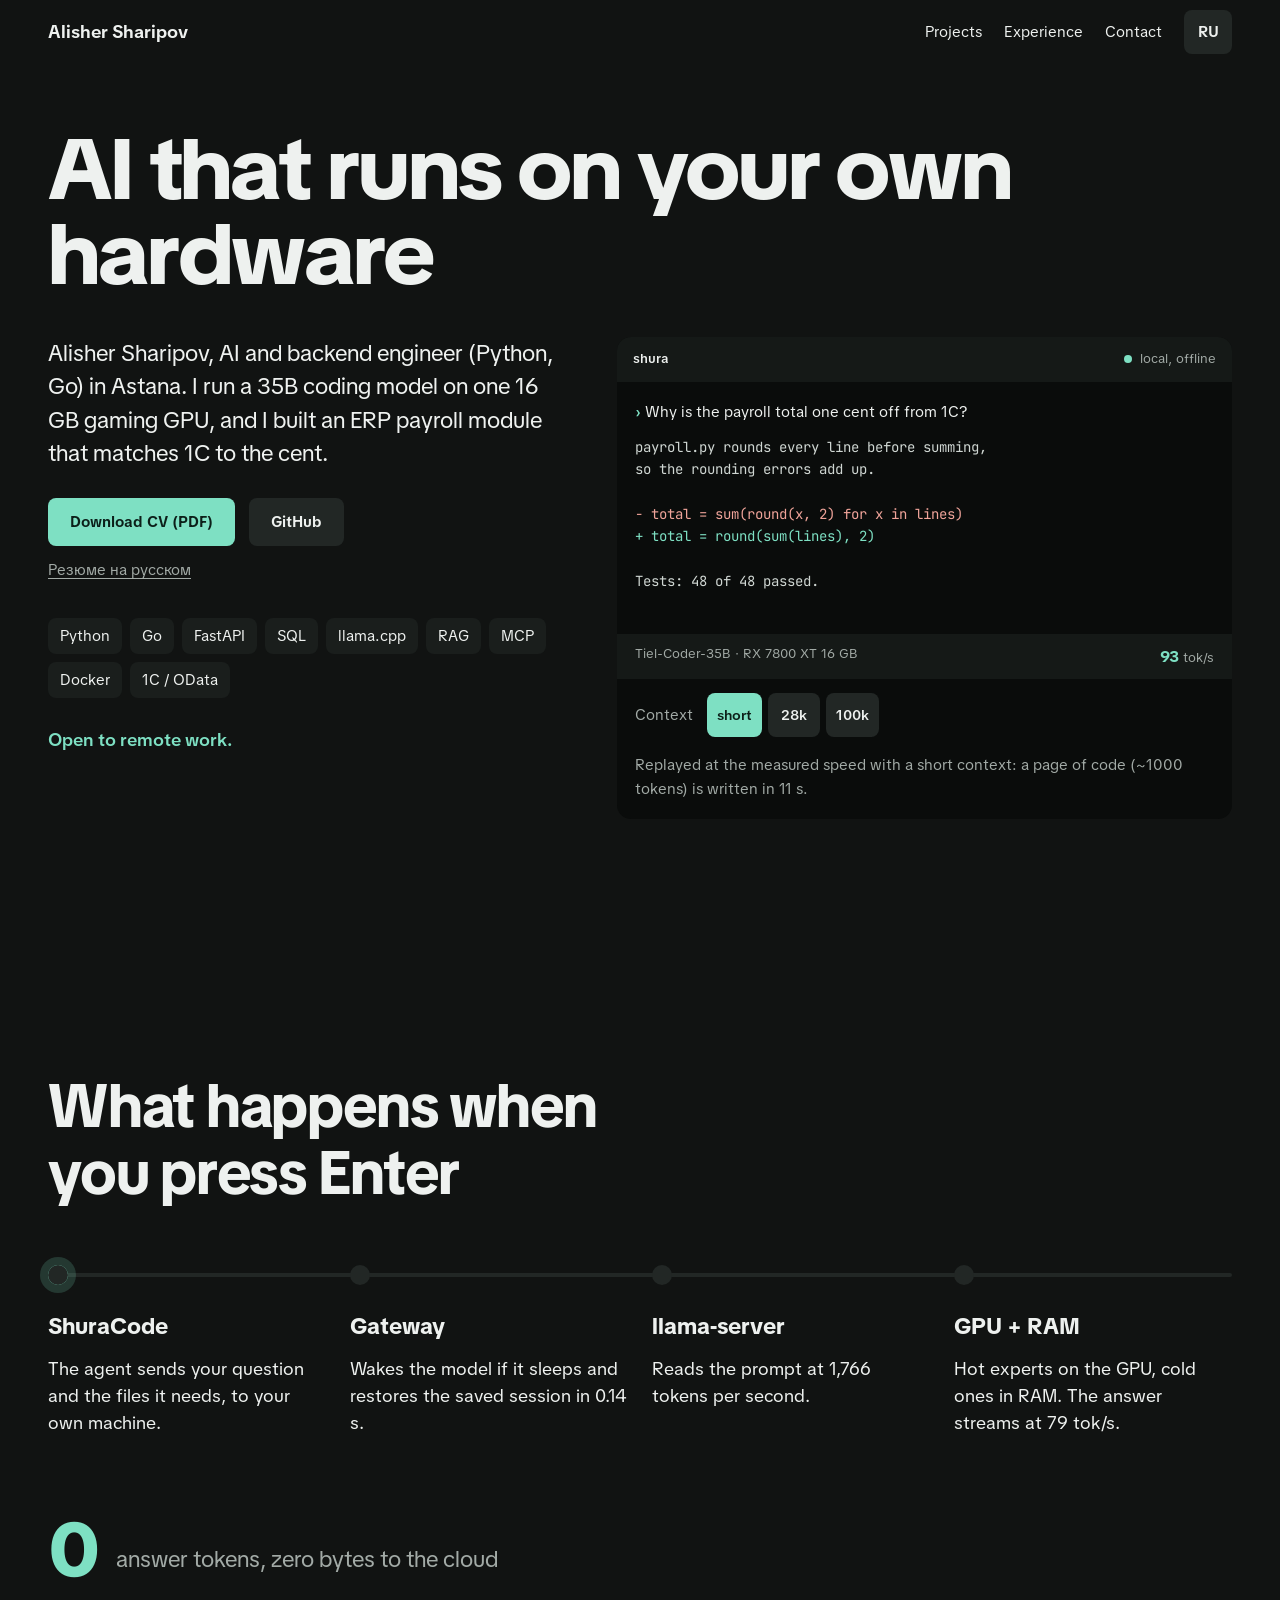
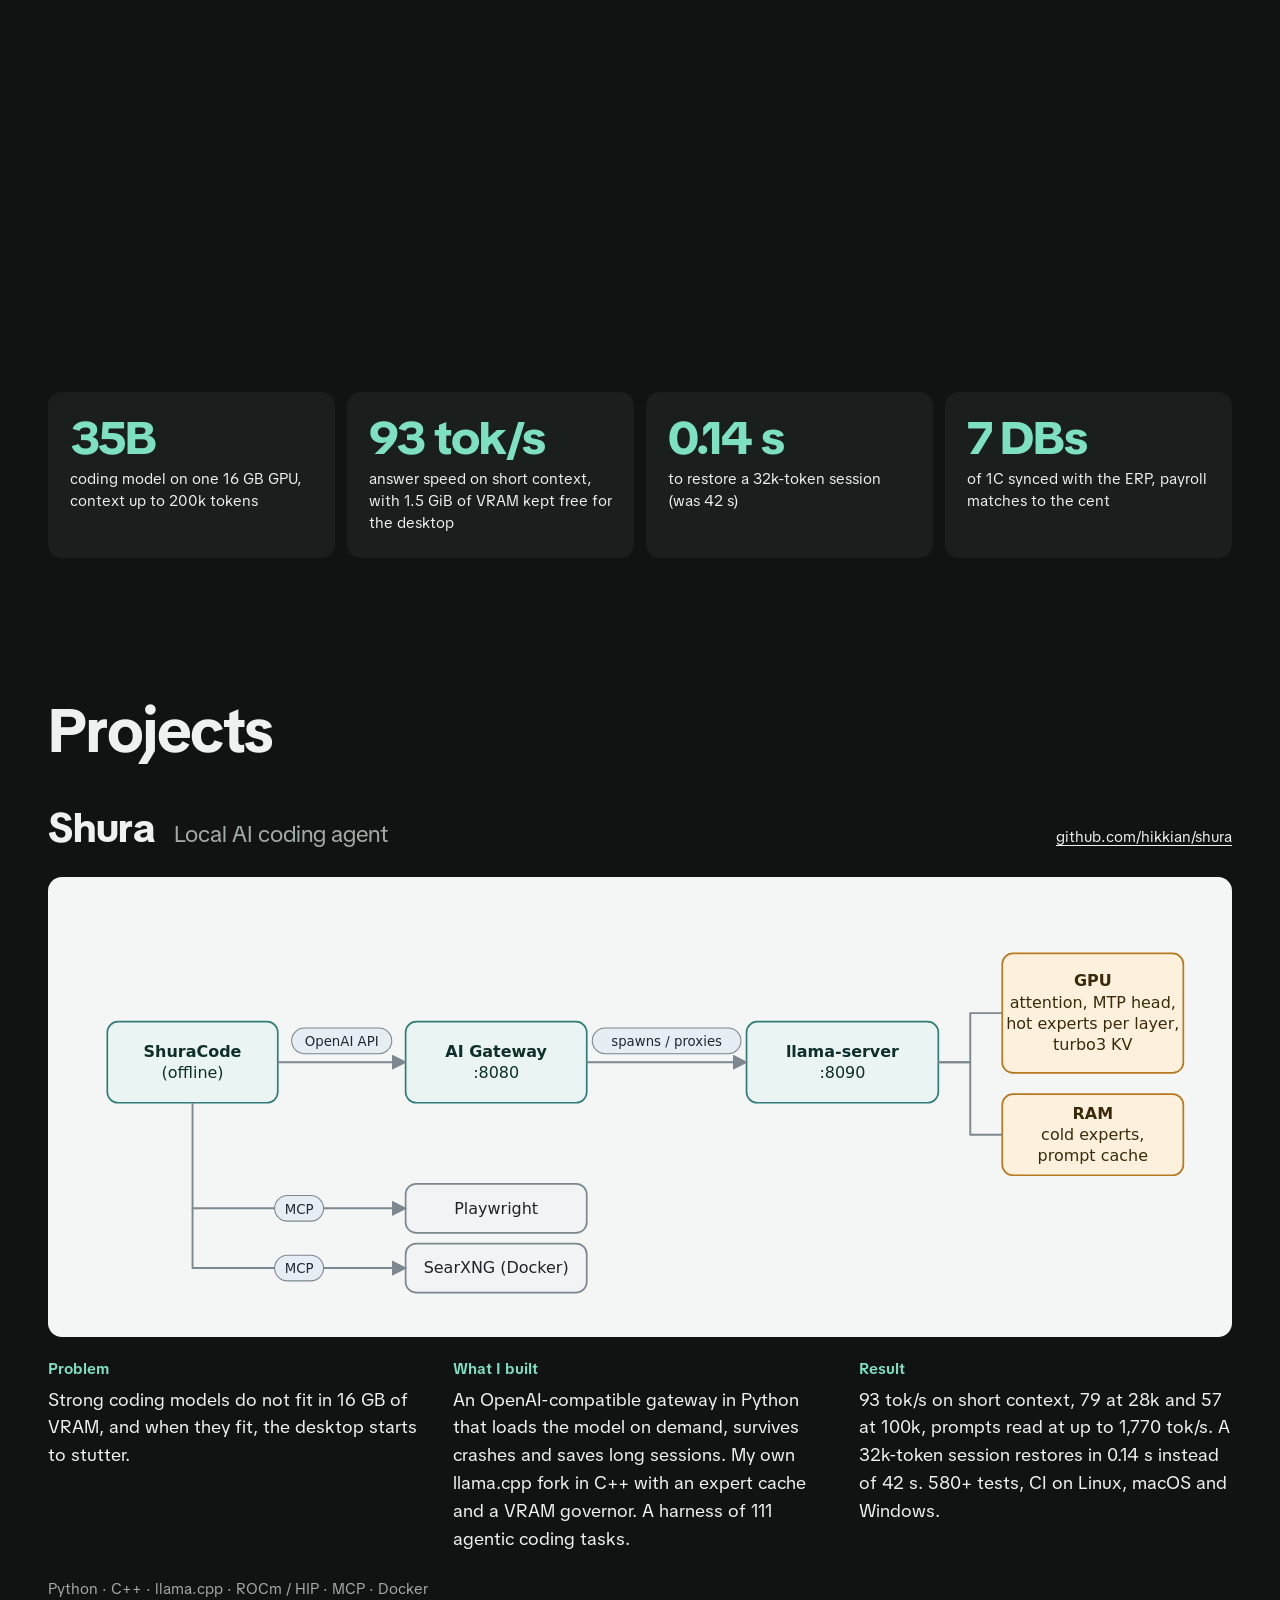
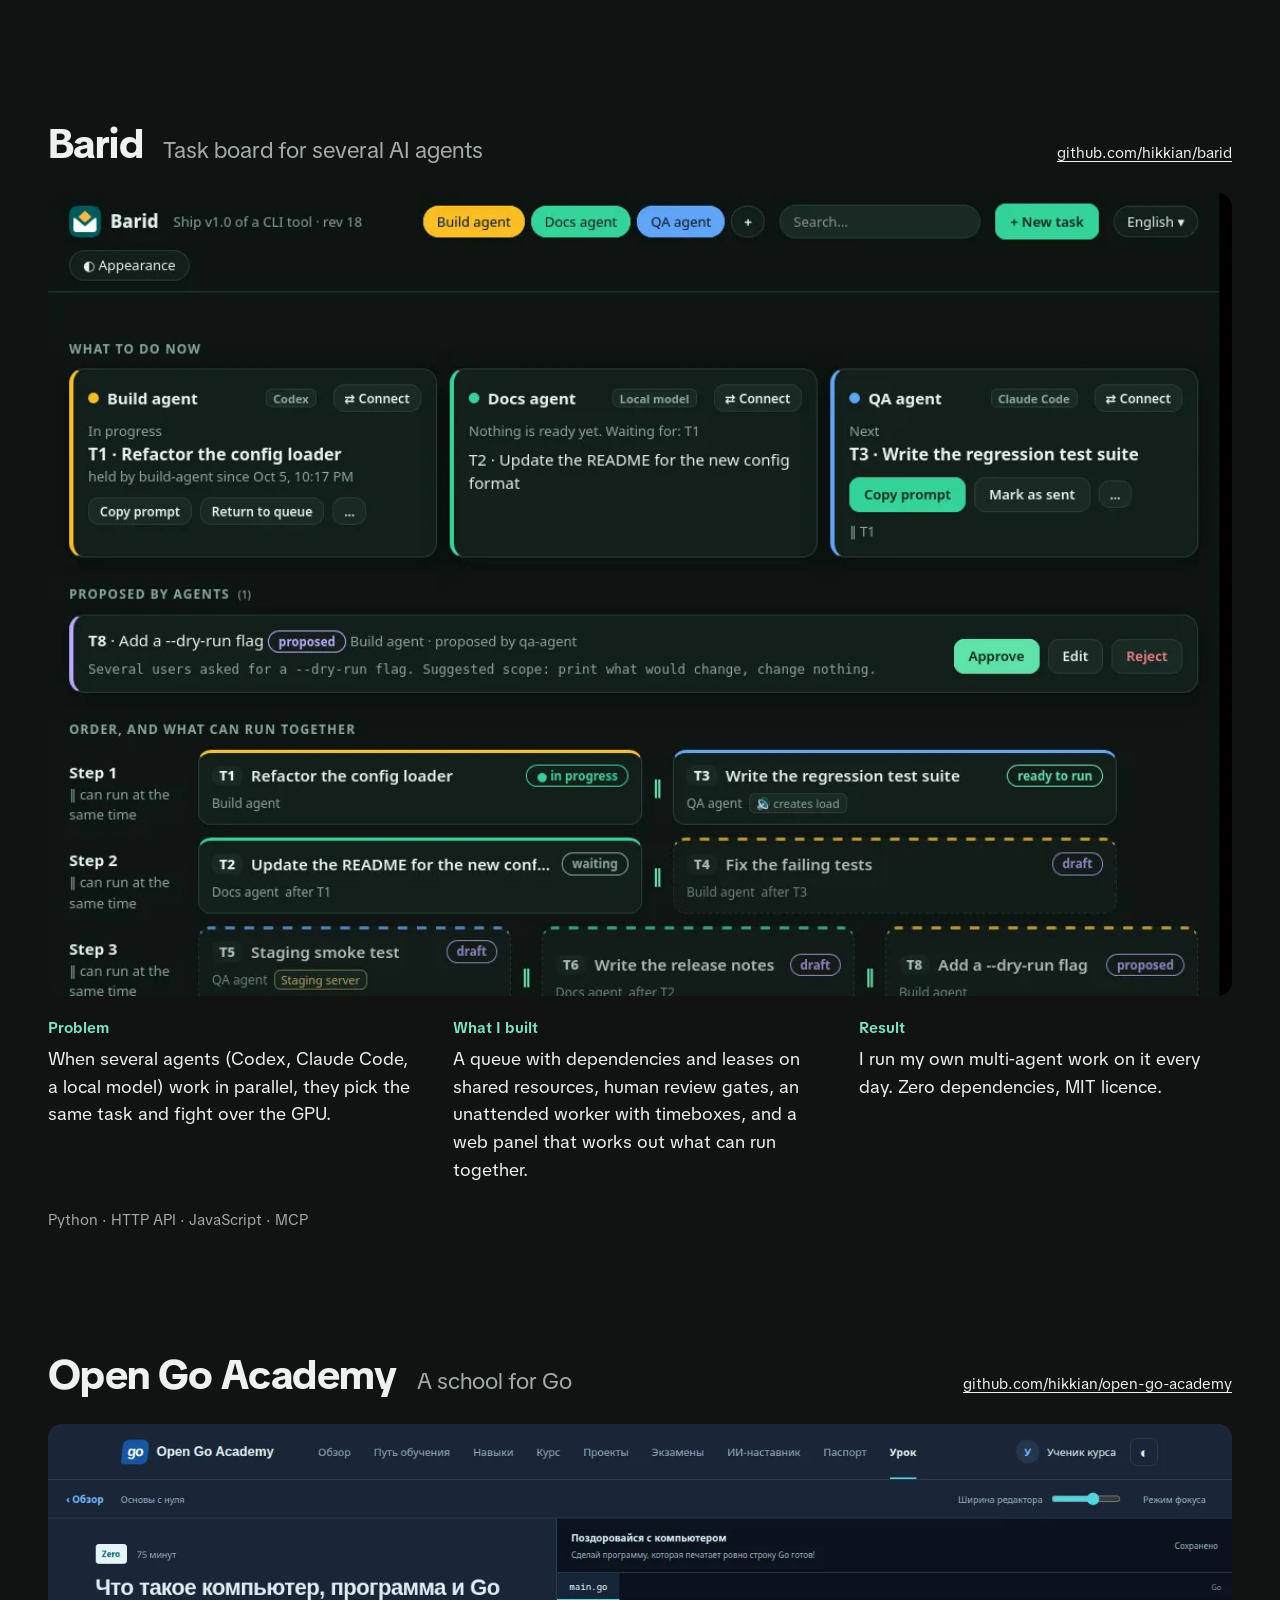
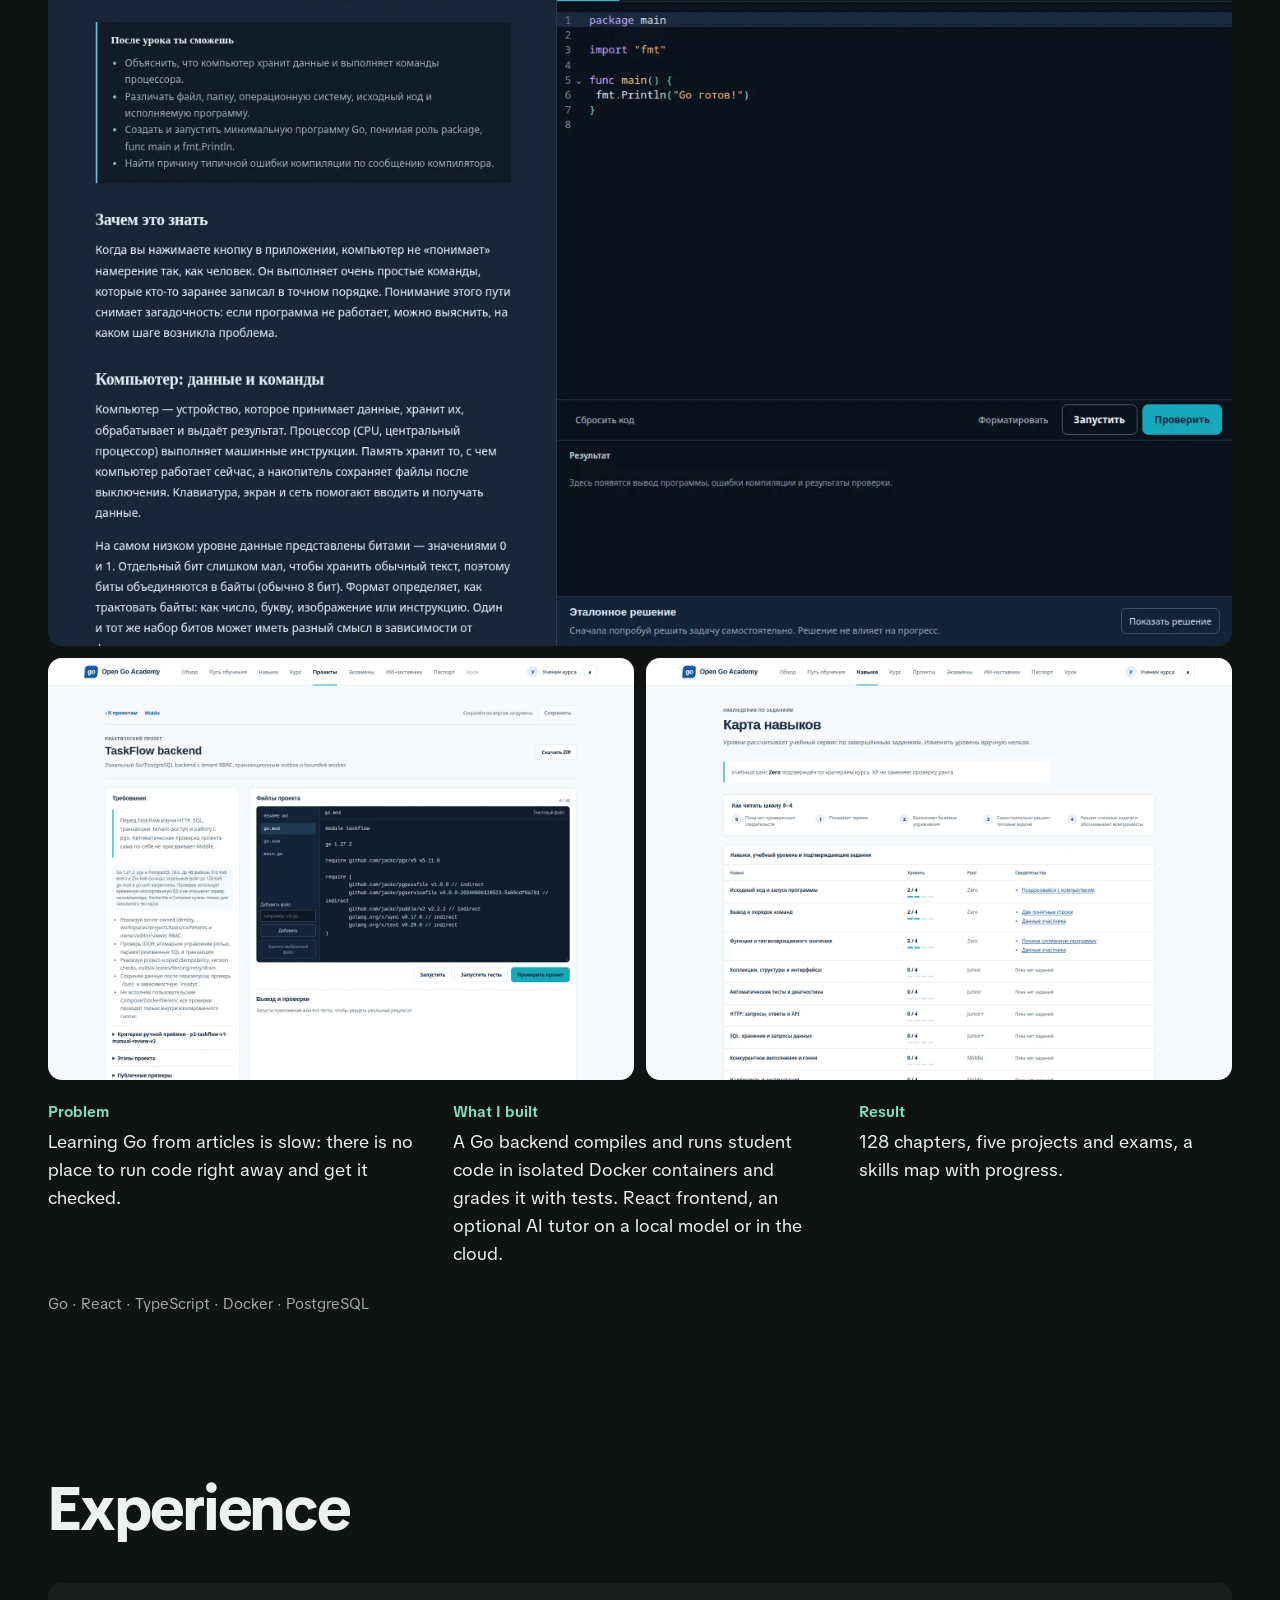
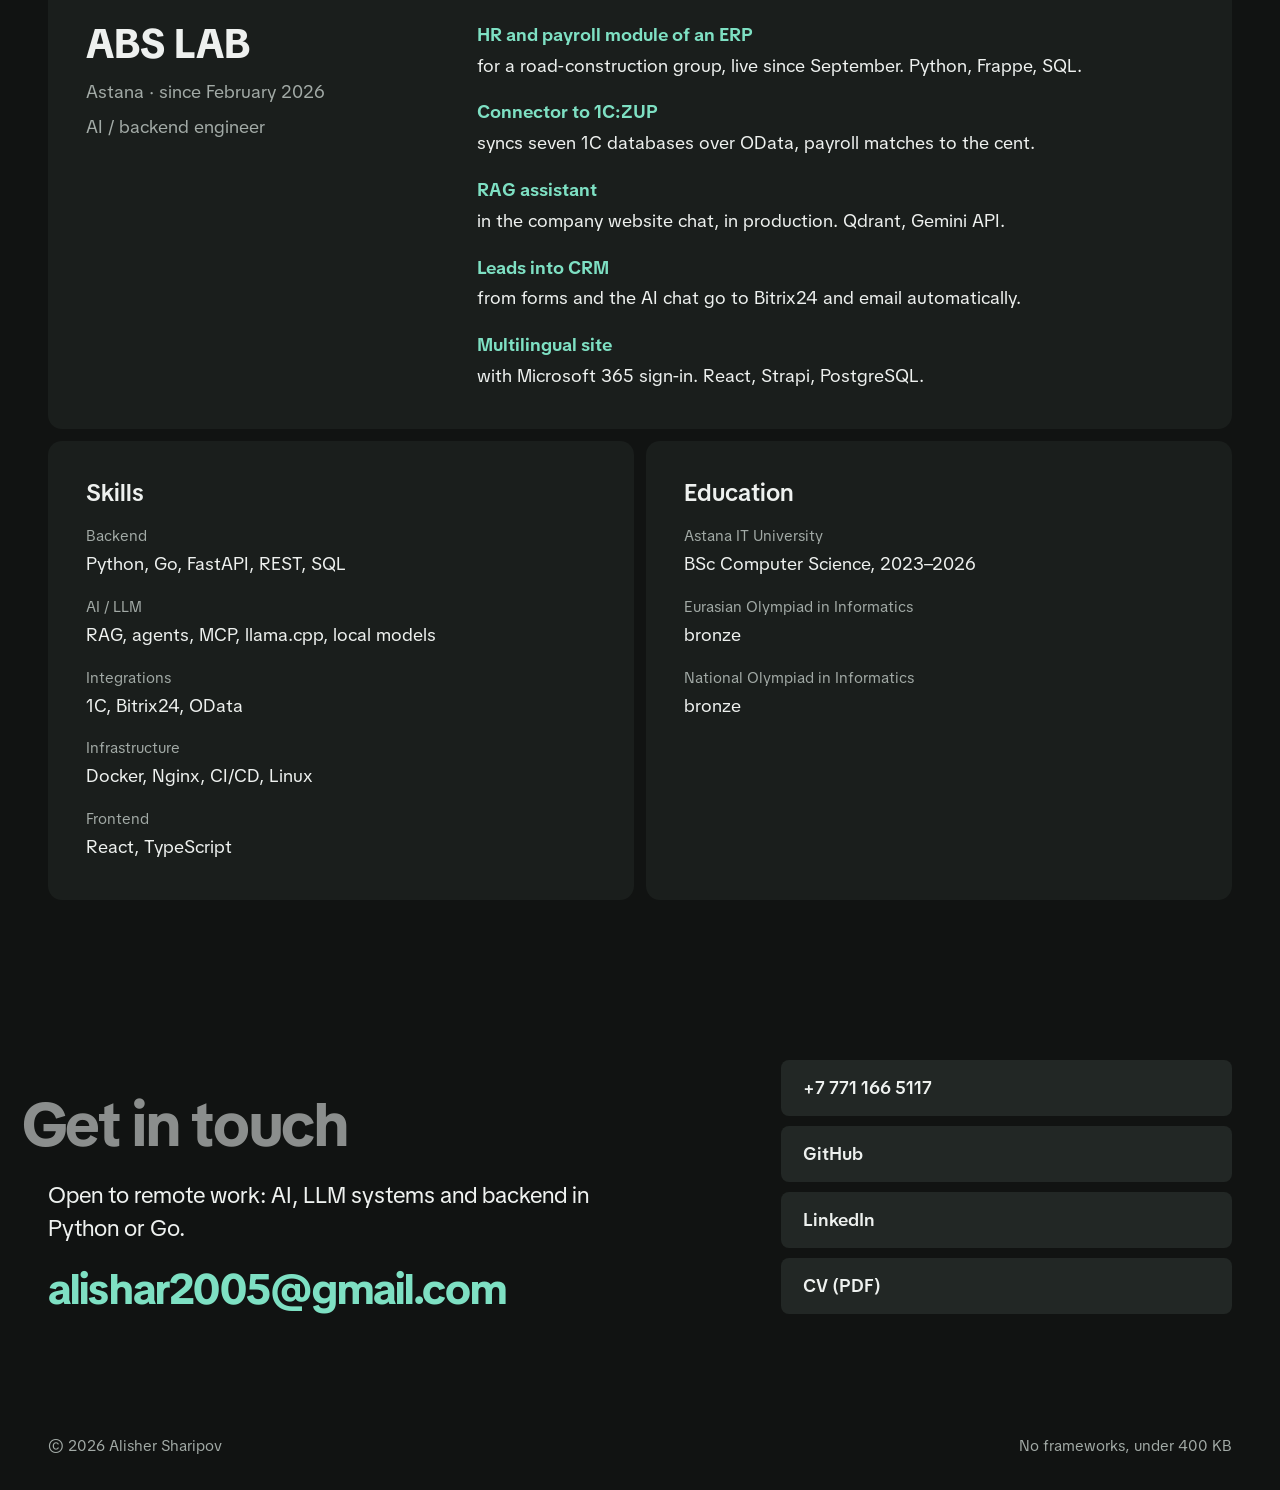
==== index.html @ 5b59de9f "Scroll scenes: request flow, hero depth, opening screenshots" ====
<!doctype html>
<html lang="en">
<head>
<meta charset="utf-8">
<meta name="viewport" content="width=device-width, initial-scale=1, viewport-fit=cover">
<title>Alisher Sharipov · AI and backend engineer</title>
<meta name="description" content="Alisher Sharipov, AI and backend engineer (Python, Go) in Astana. Local LLM systems on consumer hardware and ERP backends that match the accounting to the cent.">
<meta property="og:title" content="Alisher Sharipov · AI and backend engineer">
<meta property="og:description" content="I build AI that runs on your own hardware: a 35B coding model on one 16 GB gaming GPU, agent tooling, and ERP backends.">
<meta property="og:image" content="https://hikkian.github.io/img/barid-panel.webp">
<meta name="theme-color" content="#111312">
<meta property="og:url" content="https://hikkian.github.io/">
<meta name="twitter:card" content="summary_large_image">
<link rel="canonical" href="https://hikkian.github.io/">
<link rel="icon" href="favicon.ico" sizes="32x32">
<link rel="alternate icon" href="data:image/svg+xml,%3Csvg xmlns='http://www.w3.org/2000/svg' viewBox='0 0 32 32'%3E%3Crect width='32' height='32' rx='6' fill='%23111312'/%3E%3Ctext x='16' y='22' font-family='Arial' font-weight='700' font-size='15' fill='%237ee0c3' text-anchor='middle'%3EAS%3C/text%3E%3C/svg%3E">
<link rel="preconnect" href="https://fonts.googleapis.com">
<link rel="preconnect" href="https://fonts.gstatic.com" crossorigin>
<link href="https://fonts.googleapis.com/css2?family=TikTok+Sans:wdth,wght@75..150,300..900&family=JetBrains+Mono:wght@400;600&display=swap" rel="stylesheet">
<link rel="stylesheet" href="style.css">
<script>document.documentElement.classList.add('js')</script>
</head>
<body>

<div class="progress" aria-hidden="true"><i id="progress"></i></div>
<header class="top">
  <div class="wrap top-in">
    <a class="name" href="#hero">Alisher Sharipov</a>
    <nav aria-label="Sections">
      <a href="#projects" data-ru="Проекты">Projects</a>
      <a href="#work" data-ru="Опыт">Experience</a>
      <a href="#contact" data-ru="Контакты">Contact</a>
      <button class="lang" type="button" id="lang" title="Русский / English">RU</button>
    </nav>
  </div>
</header>

<main>

<section class="hero wrap" id="hero" aria-labelledby="hero-h" data-scroll="exit">
  <h1 id="hero-h" data-ru="ИИ, который работает на вашем железе">AI that runs on your own hardware</h1>
  <div class="hero-text">
    <p class="lead" data-ru="Алишер Шарипов, AI и backend-разработчик (Python, Go) в Астане. Запустил 35B-модель для программирования на одной игровой видеокарте 16 ГБ и сделал ERP-модуль зарплаты, который сходится с 1С до копейки.">Alisher Sharipov, AI and backend engineer (Python, Go) in Astana. I run a 35B coding model on one 16 GB gaming GPU, and I built an ERP payroll module that matches 1C to the cent.</p>
    <div class="actions">
      <a class="button" id="cv-main" download href="cv/Alisher_Sharipov_AI_Backend_EN.pdf" data-ru-href="cv/Alisher_Sharipov_AI_Backend_RU.pdf" data-ru="Скачать резюме (PDF)">Download CV (PDF)</a>
      <a class="button ghost" href="https://github.com/hikkian">GitHub</a>
      <a class="quiet" id="cv-alt" download href="cv/Alisher_Sharipov_AI_Backend_RU.pdf" data-ru-href="cv/Alisher_Sharipov_AI_Backend_EN.pdf" data-ru="CV in English">Резюме на русском</a>
    </div>
    <ul class="skills-inline">
      <li>Python</li><li>Go</li><li>FastAPI</li><li>SQL</li><li>llama.cpp</li><li>RAG</li><li>MCP</li><li>Docker</li><li>1C / OData</li>
    </ul>
    <p class="remote" data-ru="Открыт к удалённой работе.">Open to remote work.</p>
  </div>

  <figure class="term" data-ui aria-label="Shura answering locally at measured speed">
    <div class="term-bar">
      <span class="term-title">shura</span>
      <span class="term-state"><i class="live"></i><span data-ru="локально, без интернета">local, offline</span></span>
    </div>
    <div class="term-body">
      <p class="t-user"><span class="t-mark">›</span> <span data-ru="Почему итог зарплаты расходится с 1С на копейку?">Why is the payroll total one cent off from 1C?</span></p>
      <pre class="t-out done" id="stream" aria-live="off">payroll.py rounds every line before summing,
so the rounding errors add up.

- total = sum(round(x, 2) for x in lines)
+ total = round(sum(lines), 2)

Tests: 48 of 48 passed.</pre>
    </div>
    <div class="term-status">
      <span>Tiel-Coder-35B · RX 7800 XT 16 GB</span>
      <span><b id="tps">93</b> tok/s</span>
    </div>
    <div class="term-ctx">
      <span class="ctx-label" data-ru="Контекст">Context</span>
      <div class="chips" id="chips" role="radiogroup" aria-label="Context filled">
        <button type="button" role="radio" data-i="0" data-ru="короткий">short</button>
        <button type="button" role="radio" data-i="1">28k</button>
        <button type="button" role="radio" data-i="2">100k</button>
      </div>
    </div>
    <figcaption id="term-note"></figcaption>
  </figure>
</section>

<section class="flow" id="flow" aria-labelledby="flow-h" data-scroll="through">
  <div class="flow-stage">
    <div class="wrap flow-in">
      <h2 id="flow-h" class="flow-h" data-ru="Что происходит, когда вы жмёте Enter">What happens when you press Enter</h2>
      <div class="flow-track">
        <div class="flow-line"><i class="flow-fill"></i><i class="flow-dot"></i></div>
        <ol class="flow-nodes">
          <li data-at="0.02"><b>ShuraCode</b><span data-ru="Агент отправляет вопрос и нужные файлы на ваш же компьютер.">The agent sends your question and the files it needs, to your own machine.</span></li>
          <li data-at="0.27"><b data-ru="Шлюз">Gateway</b><span data-ru="Будит модель, если она спит, и поднимает сохранённую сессию за 0,14 с.">Wakes the model if it sleeps and restores the saved session in 0.14 s.</span></li>
          <li data-at="0.52"><b>llama-server</b><span data-ru="Читает промпт со скоростью 1766 токенов в секунду.">Reads the prompt at 1,766 tokens per second.</span></li>
          <li data-at="0.77"><b data-ru="GPU + RAM">GPU + RAM</b><span data-ru="Горячие эксперты на видеокарте, холодные в памяти. Ответ идёт со скоростью 79 ток/с.">Hot experts on the GPU, cold ones in RAM. The answer streams at 79 tok/s.</span></li>
        </ol>
      </div>
      <p class="flow-count"><b id="flow-tokens">0</b> <span data-ru="токенов ответа, ни одного байта в облако">answer tokens, zero bytes to the cloud</span></p>
    </div>
  </div>
</section>

<section class="numbers wrap" aria-labelledby="numbers-h">
  <h2 id="numbers-h" class="visually-hidden" data-ru="В цифрах">In numbers</h2>
  <ul>
    <li><b>35B</b><span data-ru="модель для кода на одной видеокарте 16 ГБ, контекст до 200 тыс. токенов">coding model on one 16 GB GPU, context up to 200k tokens</span></li>
    <li><b data-ru="93 ток/с">93 tok/s</b><span data-ru="скорость ответа на коротком контексте, 1,5 ГиБ видеопамяти остаются рабочему столу">answer speed on short context, with 1.5 GiB of VRAM kept free for the desktop</span></li>
    <li><b data-ru="0,14 с">0.14 s</b><span data-ru="восстановить сессию на 32 тыс. токенов (было 42 с)">to restore a 32k-token session (was 42 s)</span></li>
    <li><b data-ru="7 баз">7 DBs</b><span data-ru="1С синхронизируются с ERP, расчёт сходится до копейки">of 1C synced with the ERP, payroll matches to the cent</span></li>
  </ul>
</section>

<section class="projects wrap" id="projects" aria-labelledby="projects-h">
  <h2 id="projects-h" data-scroll="enter" class="section-h" data-ru="Проекты">Projects</h2>

  <article class="case">
    <div class="case-head">
      <h3>Shura</h3>
      <p class="case-tag" data-ru="Локальный ИИ-агент для программирования">Local AI coding agent</p>
      <a class="case-link" href="https://github.com/hikkian/shura">github.com/hikkian/shura</a>
    </div>
    <div data-scroll="enter" class="shot light"><a class="shot-open" href="img/shura-how.svg" target="_blank" rel="noopener"><img src="img/shura-how.svg" width="1040" height="360" loading="lazy" alt="How Shura works: the coding agent talks to the gateway, the gateway runs llama-server, the model is split between GPU and RAM"></a></div>
    <div class="case-cols">
      <div><h4 data-ru="Задача">Problem</h4><p data-ru="Сильные модели для кода не помещаются в 16 ГБ видеопамяти, а если помещаются, то рабочий стол начинает тормозить.">Strong coding models do not fit in 16 GB of VRAM, and when they fit, the desktop starts to stutter.</p></div>
      <div><h4 data-ru="Что сделал">What I built</h4><p data-ru="OpenAI-совместимый шлюз на Python: грузит модель по запросу, переживает сбои, сохраняет длинные сессии. Свой форк llama.cpp на C++ с кешем экспертов и контролем видеопамяти. Набор из 111 агентных задач для оценки.">An OpenAI-compatible gateway in Python that loads the model on demand, survives crashes and saves long sessions. My own llama.cpp fork in C++ with an expert cache and a VRAM governor. A harness of 111 agentic coding tasks.</p></div>
      <div><h4 data-ru="Результат">Result</h4><p data-ru="93 ток/с на коротком контексте, 79 на 28k и 57 на 100k, промпт читается со скоростью до 1770 ток/с. Сессия на 32k токенов восстанавливается за 0,14 с вместо 42 с. 580+ тестов, CI на Linux, macOS и Windows.">93 tok/s on short context, 79 at 28k and 57 at 100k, prompts read at up to 1,770 tok/s. A 32k-token session restores in 0.14 s instead of 42 s. 580+ tests, CI on Linux, macOS and Windows.</p></div>
    </div>
    <p class="stack">Python · C++ · llama.cpp · ROCm / HIP · MCP · Docker</p>
  </article>

  <article class="case">
    <div class="case-head">
      <h3>Barid</h3>
      <p class="case-tag" data-ru="Доска задач для нескольких ИИ-агентов">Task board for several AI agents</p>
      <a class="case-link" href="https://github.com/hikkian/barid">github.com/hikkian/barid</a>
    </div>
    <div data-scroll="enter" class="shot"><a class="shot-open" href="img/barid-panel.webp" target="_blank" rel="noopener"><img src="img/barid-panel.webp" width="1120" height="760" loading="lazy" alt="Barid panel: three agents with their current tasks, a proposed task waiting for approval and the order in which tasks can run"></a></div>
    <div class="case-cols">
      <div><h4 data-ru="Задача">Problem</h4><p data-ru="Когда несколько агентов (Codex, Claude Code, локальная модель) работают параллельно, они берут одну и ту же задачу и одновременно занимают видеокарту.">When several agents (Codex, Claude Code, a local model) work in parallel, they pick the same task and fight over the GPU.</p></div>
      <div><h4 data-ru="Что сделал">What I built</h4><p data-ru="Очередь с зависимостями и арендой общих ресурсов, проверка результата человеком, автономный исполнитель с лимитами времени и веб-панель, которая сама считает, что можно запускать вместе.">A queue with dependencies and leases on shared resources, human review gates, an unattended worker with timeboxes, and a web panel that works out what can run together.</p></div>
      <div><h4 data-ru="Результат">Result</h4><p data-ru="Каждый день веду на ней свою работу с несколькими агентами. Без внешних зависимостей, лицензия MIT.">I run my own multi-agent work on it every day. Zero dependencies, MIT licence.</p></div>
    </div>
    <p class="stack">Python · HTTP API · JavaScript · MCP</p>
  </article>

  <article class="case">
    <div class="case-head">
      <h3>Open Go Academy</h3>
      <p class="case-tag" data-ru="Платформа для изучения Go">A school for Go</p>
      <a class="case-link" href="https://github.com/hikkian/open-go-academy">github.com/hikkian/open-go-academy</a>
    </div>
    <div class="shot-grid">
      <div data-scroll="enter" class="shot big"><a class="shot-open" href="img/oga-editor.webp" target="_blank" rel="noopener"><img src="img/oga-editor.webp" width="1440" height="1000" loading="lazy" alt="Open Go Academy lesson: theory on the left, a Go editor with Run and Check buttons on the right"></a></div>
      <div data-scroll="enter" class="shot"><a class="shot-open" href="img/oga-workspace.webp" target="_blank" rel="noopener"><img src="img/oga-workspace.webp" width="1440" height="1036" loading="lazy" alt="Project workspace with tasks and an editor"></a></div>
      <div data-scroll="enter" class="shot"><a class="shot-open" href="img/oga-skills.webp" target="_blank" rel="noopener"><img src="img/oga-skills.webp" width="1440" height="1036" loading="lazy" alt="Skills map with progress by topic"></a></div>
    </div>
    <div class="case-cols">
      <div><h4 data-ru="Задача">Problem</h4><p data-ru="Учить Go по статьям долго: нет места, где можно сразу запустить код и получить проверку.">Learning Go from articles is slow: there is no place to run code right away and get it checked.</p></div>
      <div><h4 data-ru="Что сделал">What I built</h4><p data-ru="Backend на Go компилирует и запускает код учеников в изолированных Docker-контейнерах и проверяет его тестами. Фронтенд на React, ИИ-наставник на локальной модели или в облаке.">A Go backend compiles and runs student code in isolated Docker containers and grades it with tests. React frontend, an optional AI tutor on a local model or in the cloud.</p></div>
      <div><h4 data-ru="Результат">Result</h4><p data-ru="128 глав, пять проектов и экзамены, карта навыков с прогрессом.">128 chapters, five projects and exams, a skills map with progress.</p></div>
    </div>
    <p class="stack">Go · React · TypeScript · Docker · PostgreSQL</p>
  </article>
</section>

<section class="work wrap" id="work" aria-labelledby="work-h">
  <h2 id="work-h" data-scroll="enter" class="section-h" data-ru="Опыт">Experience</h2>
  <div class="job">
    <div class="job-side">
      <h3>ABS LAB</h3>
      <p data-ru="Астана · с февраля 2026">Astana · since February 2026</p>
      <p data-ru="AI / backend-разработчик">AI / backend engineer</p>
    </div>
    <ul class="job-list">
      <li><b data-ru="Модуль кадров и зарплаты ERP">HR and payroll module of an ERP</b><span data-ru="для группы дорожно-строительных компаний, в работе с сентября. Python, Frappe, SQL.">for a road-construction group, live since September. Python, Frappe, SQL.</span></li>
      <li><b data-ru="Коннектор к 1С:ЗУП">Connector to 1C:ZUP</b><span data-ru="синхронизация семи баз 1С через OData, расчёт сходится до копейки.">syncs seven 1C databases over OData, payroll matches to the cent.</span></li>
      <li><b data-ru="RAG-ассистент">RAG assistant</b><span data-ru="в чате сайта компании, в продакшене. Qdrant, Gemini API.">in the company website chat, in production. Qdrant, Gemini API.</span></li>
      <li><b data-ru="Заявки в CRM">Leads into CRM</b><span data-ru="из форм и ИИ-чата автоматически уходят в Bitrix24 и на почту.">from forms and the AI chat go to Bitrix24 and email automatically.</span></li>
      <li><b data-ru="Многоязычный сайт">Multilingual site</b><span data-ru="со входом через Microsoft 365. React, Strapi, PostgreSQL.">with Microsoft 365 sign-in. React, Strapi, PostgreSQL.</span></li>
    </ul>
  </div>

  <div class="facts">
    <div>
      <h3 data-ru="Навыки">Skills</h3>
      <dl>
        <div><dt>Backend</dt><dd>Python, Go, FastAPI, REST, SQL</dd></div>
        <div><dt>AI / LLM</dt><dd data-ru="RAG, агенты, MCP, llama.cpp, локальные модели">RAG, agents, MCP, llama.cpp, local models</dd></div>
        <div><dt data-ru="Интеграции">Integrations</dt><dd>1C, Bitrix24, OData</dd></div>
        <div><dt data-ru="Инфраструктура">Infrastructure</dt><dd>Docker, Nginx, CI/CD, Linux</dd></div>
        <div><dt data-ru="Фронтенд">Frontend</dt><dd>React, TypeScript</dd></div>
      </dl>
    </div>
    <div>
      <h3 data-ru="Образование">Education</h3>
      <dl>
        <div><dt>Astana IT University</dt><dd data-ru="бакалавр Computer Science, 2023–2026">BSc Computer Science, 2023–2026</dd></div>
        <div><dt data-ru="Евразийская олимпиада по информатике">Eurasian Olympiad in Informatics</dt><dd data-ru="бронза">bronze</dd></div>
        <div><dt data-ru="Республиканская олимпиада по информатике">National Olympiad in Informatics</dt><dd data-ru="бронза">bronze</dd></div>
      </dl>
    </div>
  </div>
</section>

<section class="contact wrap" id="contact" aria-labelledby="contact-h">
  <div class="contact-main">
    <h2 id="contact-h" data-scroll="enter" class="section-h" data-ru="Напишите мне">Get in touch</h2>
    <p class="lead" data-ru="Открыт к удалённой работе: AI, LLM-системы и backend на Python или Go.">Open to remote work: AI, LLM systems and backend in Python or Go.</p>
    <a class="mail" href="mailto:alishar2005@gmail.com">alishar2005@gmail.com</a>
  </div>
  <ul class="contact-list">
    <li><a href="tel:+77711665117">+7 771 166 5117</a></li>
    <li><a href="https://github.com/hikkian">GitHub</a></li>
    <li><a href="https://www.linkedin.com/in/hikkian/">LinkedIn</a></li>
    <li><a href="cv/Alisher_Sharipov_AI_Backend_EN.pdf" data-ru-href="cv/Alisher_Sharipov_AI_Backend_RU.pdf" data-ru="Резюме (PDF)">CV (PDF)</a></li>
  </ul>
</section>

</main>

<footer class="foot wrap">
  <span>© 2026 Alisher Sharipov</span>
  <span data-ru="Без фреймворков, меньше 400 КБ">No frameworks, under 400 KB</span>
</footer>

<script src="main.js" defer></script>
</body>
</html>
---- style.css ----
:root {
  --bg: #111312;
  --surface: #1a1e1c;
  --surface-2: #222725;
  --ink: #eef1ef;
  --muted: #a2aaa6;
  --accent: #7ee0c3;
  --accent-ink: #0c1f19;
  --term: #0a0c0b;

  --step-small: 0.9375rem;
  --step-body: clamp(1.0625rem, 1rem + 0.2vw, 1.125rem);
  --step-lead: clamp(1.1875rem, 1.05rem + 0.5vw, 1.4375rem);
  --step-h3: clamp(1.75rem, 1.3rem + 1.6vw, 2.75rem);
  --step-head: clamp(2.25rem, 1.4rem + 3vw, 4rem);
  --step-display: clamp(2.375rem, 1rem + 5.4vw, 6rem);

  --gutter: clamp(20px, 4vw, 48px);
  --ease: cubic-bezier(.2, .7, .2, 1);
  --font: "TikTok Sans", system-ui, -apple-system, "Segoe UI", Roboto, sans-serif;
  --mono: "JetBrains Mono", ui-monospace, "SFMono-Regular", Menlo, Consolas, monospace;
}

*, *::before, *::after { box-sizing: border-box; }
html { -webkit-text-size-adjust: 100%; scroll-behavior: smooth; scroll-padding-top: 80px; }
body { margin: 0; background: var(--bg); color: var(--ink); font-family: var(--font); font-size: var(--step-body); line-height: 1.6; }
img { display: block; width: 100%; height: auto; }
a { color: inherit; text-underline-offset: 0.22em; text-decoration-thickness: 1px; }
a:hover { color: var(--accent); }
:focus-visible { outline: 2px solid var(--accent); outline-offset: 3px; }
::selection { background: var(--accent); color: var(--accent-ink); }
h1, h2, h3, h4 { margin: 0; line-height: 1.1; font-weight: 600; }
p { margin: 0; }
ul { list-style: none; margin: 0; padding: 0; }
.visually-hidden { position: absolute; width: 1px; height: 1px; overflow: hidden; clip: rect(0 0 0 0); white-space: nowrap; }
.wrap { width: min(1200px, 100% - 2 * var(--gutter)); margin-inline: auto; }

.button {
  display: inline-flex; align-items: center; justify-content: center; min-height: 48px; padding: 0 22px;
  background: var(--accent); color: var(--accent-ink); font-weight: 650; font-size: var(--step-small);
  text-decoration: none; border-radius: 8px; transition: transform .18s var(--ease), background-color .18s var(--ease);
}
.button:hover { color: var(--accent-ink); background: #a2ecd6; transform: translateY(-2px); }
.button:active { transform: none; }
.button.ghost { background: var(--surface-2); color: var(--ink); }
.button.ghost:hover { background: #2c3330; color: var(--ink); }
.quiet { font-size: var(--step-small); color: var(--muted); }

/* ---------- Top bar ---------- */
.top { position: sticky; top: 0; z-index: 10; background: var(--bg); }
.top-in { display: flex; align-items: center; justify-content: space-between; min-height: 64px; gap: 16px; }
.name { font-weight: 650; text-decoration: none; }
nav { display: flex; align-items: center; gap: 22px; font-size: var(--step-small); }
nav a { text-decoration: none; padding: 10px 0; }
.lang { font: inherit; font-weight: 650; color: var(--ink); background: var(--surface-2); border: 0; border-radius: 8px; min-height: 44px; min-width: 48px; cursor: pointer; }
.lang:hover { background: #2c3330; }

/* ---------- Hero ---------- */
.hero { display: grid; grid-template-columns: minmax(0, 5fr) minmax(0, 6fr); grid-template-rows: auto 1fr; gap: 40px 56px; padding: clamp(40px, 7vh, 88px) 0 72px; }
.hero h1 { grid-column: 1 / -1; font-size: var(--step-display); font-weight: 750; font-stretch: 110%; letter-spacing: -0.025em; line-height: 1.0; max-width: 20ch; }
.hero-text { display: grid; align-content: start; gap: 28px; }
.lead { font-size: var(--step-lead); line-height: 1.45; max-width: 40ch; }
.actions { display: flex; flex-wrap: wrap; align-items: center; gap: 12px 14px; }
.actions .quiet { flex-basis: 100%; }
.skills-inline { display: flex; flex-wrap: wrap; gap: 8px; margin-top: 8px; }
.skills-inline li { background: var(--surface); border-radius: 8px; padding: 6px 12px; font-size: var(--step-small); }
.remote { color: var(--accent); font-weight: 600; }

/* The terminal: a real-speed replay of Shura answering */
.term { margin: 0; background: var(--term); border-radius: 14px; overflow: hidden; font-size: 0.9375rem; align-self: start; }
.term-bar { display: flex; justify-content: space-between; align-items: center; padding: 12px 16px; background: #151917; color: var(--muted); font-size: 0.8125rem; }
.term-title { color: var(--ink); font-weight: 600; }
.term-state { display: inline-flex; align-items: center; gap: 8px; }
.live { width: 8px; height: 8px; border-radius: 50%; background: var(--accent); }
.term-body { padding: 18px 18px 8px; min-height: 252px; }
.t-user { color: var(--ink); margin-bottom: 12px; }
.t-mark { color: var(--accent); font-weight: 600; }
.t-out { margin: 0; font: 0.875rem/1.6 var(--mono); white-space: pre-wrap; color: #cfd6d2; line-height: 1.6; }
.t-out .add { color: var(--accent); }
.t-out .del { color: #f0a49a; }
.t-out::after { content: ""; display: inline-block; width: .55em; height: 1.05em; vertical-align: -0.2em; background: var(--accent); margin-left: 1px; animation: blink 1s steps(1) infinite; }
.t-out.done::after { animation: none; opacity: 0; }
@keyframes blink { 50% { opacity: 0; } }
.term-status { display: flex; justify-content: space-between; gap: 12px; padding: 10px 18px; color: var(--muted); font-size: 0.8125rem; background: #151917; }
.term-status b { color: var(--accent); font-size: 1rem; }
.term-ctx { display: flex; flex-wrap: wrap; align-items: center; gap: 10px 14px; padding: 14px 18px 16px; }
.ctx-label { font-size: var(--step-small); color: var(--muted); }
.chips { display: flex; flex-wrap: wrap; gap: 6px; }
.chips button {
  font: 600 0.875rem var(--font); color: var(--ink); background: var(--surface-2); border: 0; border-radius: 8px;
  min-width: 52px; min-height: 44px; padding: 0 10px; cursor: pointer; transition: background-color .15s var(--ease), color .15s var(--ease);
}
.chips button:hover { background: #2c3330; }
.chips button[aria-checked="true"] { background: var(--accent); color: var(--accent-ink); }
.term figcaption { font-size: var(--step-small); color: var(--muted); padding: 0 18px 18px; }

/* ---------- Numbers ---------- */
.numbers ul { display: grid; grid-template-columns: repeat(4, minmax(0, 1fr)); gap: 12px; }
.numbers li { background: var(--surface); border-radius: 14px; padding: 24px 22px; display: grid; gap: 8px; align-content: start; }
.numbers b { white-space: nowrap; font-size: clamp(2rem, 1.4rem + 1.8vw, 3rem); font-weight: 750; font-stretch: 110%; letter-spacing: -0.02em; line-height: 1; color: var(--accent); }
.numbers span { font-size: var(--step-small); line-height: 1.45; }

/* ---------- Projects ---------- */
.section-h { font-size: var(--step-head); font-weight: 700; letter-spacing: -0.02em; margin-bottom: 40px; }
.projects { padding-top: 140px; }
.case { display: grid; gap: 24px; margin-bottom: 120px; }
.case-head { display: grid; grid-template-columns: auto 1fr auto; align-items: baseline; gap: 8px 20px; }
.case-head h3 { font-size: var(--step-h3); font-weight: 700; letter-spacing: -0.015em; }
.case-tag { color: var(--muted); font-size: var(--step-lead); }
.case-link { font-size: var(--step-small); }
.shot { background: var(--surface); border-radius: 14px; overflow: hidden; }
.shot img { transition: transform .6s var(--ease); }
.shot:hover img { transform: scale(1.015); }
.shot.light { background: #f3f6f4; padding: clamp(16px, 3vw, 40px); }
.shot-open { display: block; cursor: zoom-in; }
.shot-grid { display: grid; grid-template-columns: 1fr 1fr; gap: 12px; }
.shot-grid .big { grid-column: 1 / -1; }
.shot-grid .shot img { height: 100%; object-fit: cover; object-position: top left; }
.case-cols { display: grid; grid-template-columns: repeat(3, minmax(0, 1fr)); gap: 32px; }
.case-cols h4 { font-size: var(--step-small); color: var(--accent); font-weight: 650; margin-bottom: 8px; }
.case-cols p { line-height: 1.55; }
.stack { color: var(--muted); font-size: var(--step-small); }

/* ---------- Experience ---------- */
.work { padding-top: 40px; }
.job { display: grid; grid-template-columns: minmax(0, 1fr) minmax(0, 2fr); gap: 32px; background: var(--surface); border-radius: 14px; padding: clamp(24px, 3vw, 40px); }
.job-side { display: grid; gap: 6px; align-content: start; }
.job-side h3 { font-size: var(--step-h3); font-weight: 700; margin-bottom: 6px; }
.job-side p { color: var(--muted); }
.job-list { display: grid; gap: 18px; }
.job-list li { display: grid; gap: 2px; }
.job-list b { font-weight: 650; color: var(--accent); }
.facts { display: grid; grid-template-columns: 1fr 1fr; gap: 12px; margin-top: 12px; }
.facts > div { background: var(--surface); border-radius: 14px; padding: clamp(24px, 3vw, 40px); }
.facts h3 { font-size: 1.5rem; margin-bottom: 18px; }
.facts dl { margin: 0; display: grid; gap: 12px; }
.facts dl { gap: 16px; }
.facts dl div { display: grid; gap: 2px; }
.facts dt { color: var(--muted); font-size: var(--step-small); }
.facts dd { margin: 0; }

/* ---------- Contact ---------- */
.contact { padding: 160px 0 40px; display: grid; grid-template-columns: minmax(0, 3fr) minmax(0, 2fr); gap: 20px 56px; align-items: end; }
.contact-main { display: grid; gap: 20px; }
.contact .section-h { margin-bottom: 0; }
.mail { font-size: clamp(1.375rem, 0.9rem + 2.2vw, 2.75rem); font-weight: 700; letter-spacing: -0.02em; color: var(--accent); text-decoration: none; overflow-wrap: break-word; line-height: 1.15; }
.mail:hover { color: var(--ink); }
.contact-list { display: grid; gap: 10px; }
.contact-list a { display: flex; align-items: center; min-height: 56px; padding: 0 22px; font-size: var(--step-body) !important; background: var(--surface-2); border-radius: 8px; text-decoration: none; font-weight: 600; font-size: var(--step-small); }
.contact-list a:hover { background: #2c3330; color: var(--ink); }

.foot { display: flex; justify-content: space-between; gap: 16px; flex-wrap: wrap; padding: 80px 0 32px; color: var(--muted); font-size: var(--step-small); }

/* ---------- Entrances ---------- */
@media (prefers-reduced-motion: no-preference) {
  .js [data-rise] { opacity: 0; transform: translateY(20px); transition: opacity .6s var(--ease), transform .6s var(--ease); transition-delay: calc(var(--i, 0) * 70ms); }
  .js [data-rise].in { opacity: 1; transform: none; }
}
@media (prefers-reduced-motion: reduce) {
  *, *::before, *::after { transition-duration: .01ms !important; animation: none !important; scroll-behavior: auto !important; }
}

/* ---------- Tablet ---------- */
@media (max-width: 960px) {
  .hero { grid-template-columns: 1fr; }
  .numbers ul { grid-template-columns: 1fr 1fr; }
  .case-cols { grid-template-columns: 1fr; gap: 20px; }
  .job { grid-template-columns: 1fr; }
  .facts { grid-template-columns: 1fr; }
  .contact { grid-template-columns: 1fr; }
}

/* ---------- Phone ---------- */
@media (max-width: 600px) {
  nav { gap: 14px; }
  nav a:not(:nth-of-type(3)) { display: none; }
  .name { white-space: nowrap; }
  .hero { padding-top: 28px; gap: 28px; }
  .hero h1 { font-stretch: 100%; }
  .term-body { min-height: 300px; padding: 14px 14px 6px; }
  .t-out { font-size: 0.78rem; }
  .term-status { flex-direction: column; gap: 2px; padding: 10px 14px; }
  .term-ctx { padding: 12px 14px 14px; }
  .chips { display: grid; grid-template-columns: repeat(3, minmax(0, 1fr)); width: 100%; }
  .chips button { min-width: 0; padding: 0; font-size: 0.8125rem; }
  .numbers li { padding: 18px 16px; }
  .projects { padding-top: 64px; }
  .section-h { margin-bottom: 24px; }
  .work { padding-top: 0; }
  .shot.light { overflow-x: auto; padding: 12px; }
  .shot.light img { width: 780px; max-width: none; }
  .case { margin-bottom: 88px; }
  .case-head { grid-template-columns: 1fr; gap: 4px; }
  .shot-grid { grid-template-columns: 1fr; }
  .contact { padding-top: 80px; }
}

/* ---------- Scroll scenes ---------- */
.progress { position: fixed; inset: 0 0 auto 0; height: 3px; z-index: 20; pointer-events: none; }
.progress i { display: block; height: 100%; background: var(--accent); transform-origin: 0 50%; transform: scaleX(0); }

.flow { position: relative; height: 300svh; }
.flow-stage { position: sticky; top: 0; height: 100svh; display: grid; align-items: center; overflow: hidden; }
.flow-in { display: grid; gap: clamp(32px, 6vh, 64px); }
.flow-h { font-size: var(--step-head); font-weight: 700; letter-spacing: -0.02em; max-width: 16ch; }
.flow-track { position: relative; }
.flow-line { position: absolute; left: 0; right: 0; top: 13px; height: 4px; background: var(--surface-2); border-radius: 2px; }
.flow-fill { position: absolute; inset: 0; background: var(--accent); transform-origin: 0 50%; transform: scaleX(var(--p, 0)); border-radius: 2px; }
.flow-dot { position: absolute; top: -8px; left: 0; width: 20px; height: 20px; border-radius: 50%; background: var(--accent); box-shadow: 0 0 0 8px rgba(126, 224, 195, .18); /* taste-skill-ignore: the glowing request packet */
  transform: translateX(calc(var(--p, 0) * (var(--w, 1000px) - 20px))); }
.flow-nodes { position: relative; display: grid; grid-template-columns: repeat(4, minmax(0, 1fr)); gap: 24px; list-style: none; margin: 0; padding: 0; }
.flow-nodes li { position: relative; padding-top: 48px; display: grid; gap: 10px; align-content: start; opacity: .28; transform: translateY(18px); transition: opacity .5s var(--ease), transform .5s var(--ease); }
.flow-nodes li::before { content: ""; position: absolute; top: 5px; width: 20px; height: 20px; border-radius: 50%; background: var(--surface-2); transition: background-color .4s var(--ease); }
.flow-nodes li.on { opacity: 1; transform: none; }
.flow-nodes li.on::before { background: var(--accent); }
.flow-nodes b { font-size: var(--step-lead); font-weight: 700; }
.flow-nodes span { line-height: 1.5; }
.flow-count { font-size: var(--step-lead); color: var(--muted); }
.flow-count b { color: var(--accent); font-size: clamp(2.5rem, 1.5rem + 4vw, 5rem); font-weight: 750; font-stretch: 110%; letter-spacing: -0.02em; font-variant-numeric: tabular-nums; display: inline-block; vertical-align: -0.12em; margin-right: .15em; }

@media (prefers-reduced-motion: no-preference) {
  .js .hero[data-scroll] h1 { transform: translateY(calc(var(--p, 0) * -90px)); opacity: calc(1 - var(--p, 0) * 1.4); }
  .js .hero[data-scroll] .hero-text { transform: translateY(calc(var(--p, 0) * -40px)); opacity: calc(1 - var(--p, 0) * 1.2); }
  .js .hero[data-scroll] .term { transform: translateY(calc(var(--p, 0) * 60px)) scale(calc(1 - var(--p, 0) * .06)); }
  .js .shot[data-scroll] { transform: scale(calc(.86 + var(--p, 1) * .14)); opacity: calc(.3 + var(--p, 1) * .7); transform-origin: 50% 100%; }
  .js .section-h[data-scroll] { transform: translateX(calc((1 - var(--p, 1)) * -60px)); opacity: var(--p, 1); }
  .js .hero h1, .js .hero-text, .js .term, .js .shot[data-scroll], .js .section-h[data-scroll] { will-change: transform; }
}
@media (prefers-reduced-motion: reduce) {
  .flow { height: auto; }
  .flow-stage { position: static; height: auto; padding: 120px 0; }
  .flow-fill { transform: none; }
  .flow-dot { display: none; }
  .flow-nodes li { opacity: 1; transform: none; }
  .flow-nodes li::before { background: var(--accent); }
}
html:not(.js) .flow { height: auto; }
html:not(.js) .flow-stage { position: static; height: auto; padding: 120px 0; }
html:not(.js) .flow-nodes li { opacity: 1; transform: none; }

@media (max-width: 760px) {
  .flow { height: 320svh; }
  .flow-in { gap: 24px; }
  .flow-line { left: 9px; right: auto; top: 0; bottom: 0; width: 4px; height: auto; }
  .flow-fill { transform-origin: 50% 0; transform: scaleY(var(--p, 0)); }
  .flow-dot { left: -8px; top: 0; transform: translateY(calc(var(--p, 0) * (var(--h, 400px) - 20px))); }
  .flow-nodes { grid-template-columns: 1fr; gap: 18px; padding-left: 40px; }
  .flow-nodes li { padding-top: 0; }
  .flow-nodes li::before { left: -38px; top: 2px; }
  .flow-nodes span { font-size: var(--step-small); }
}
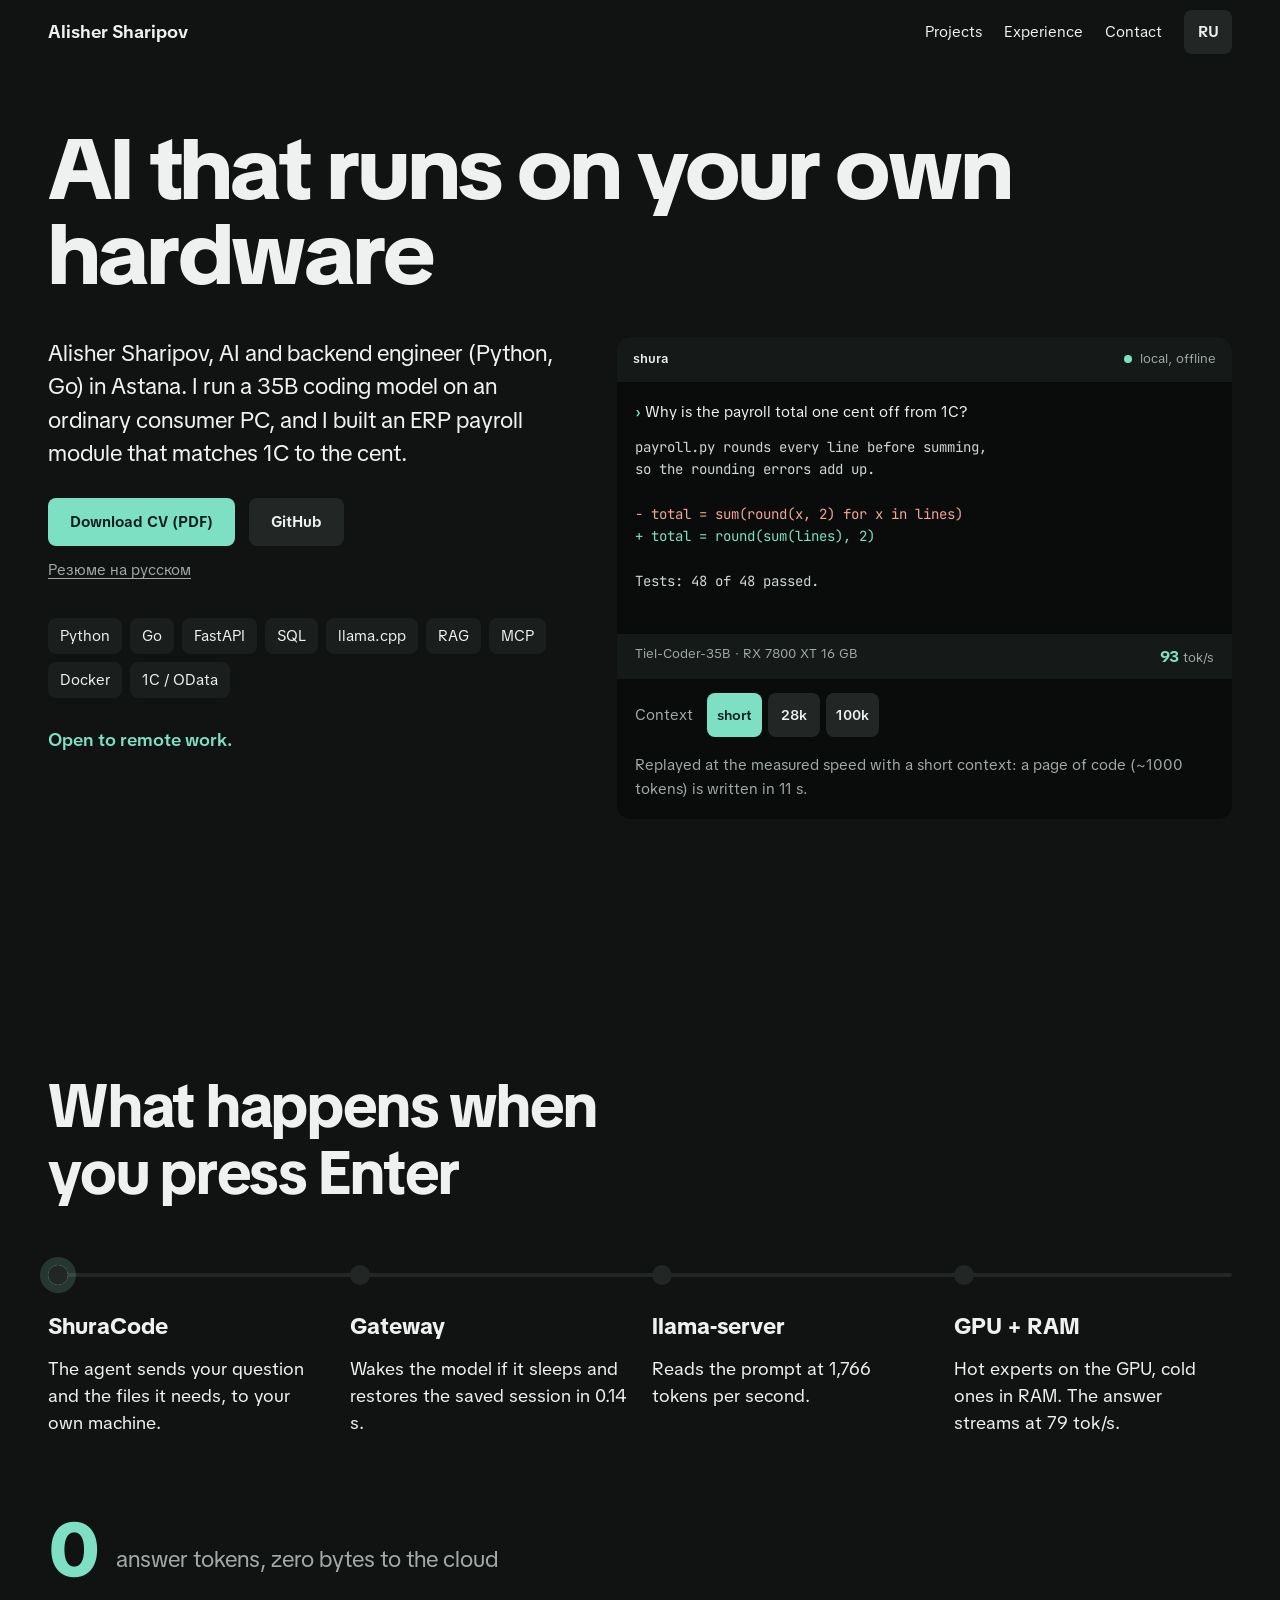
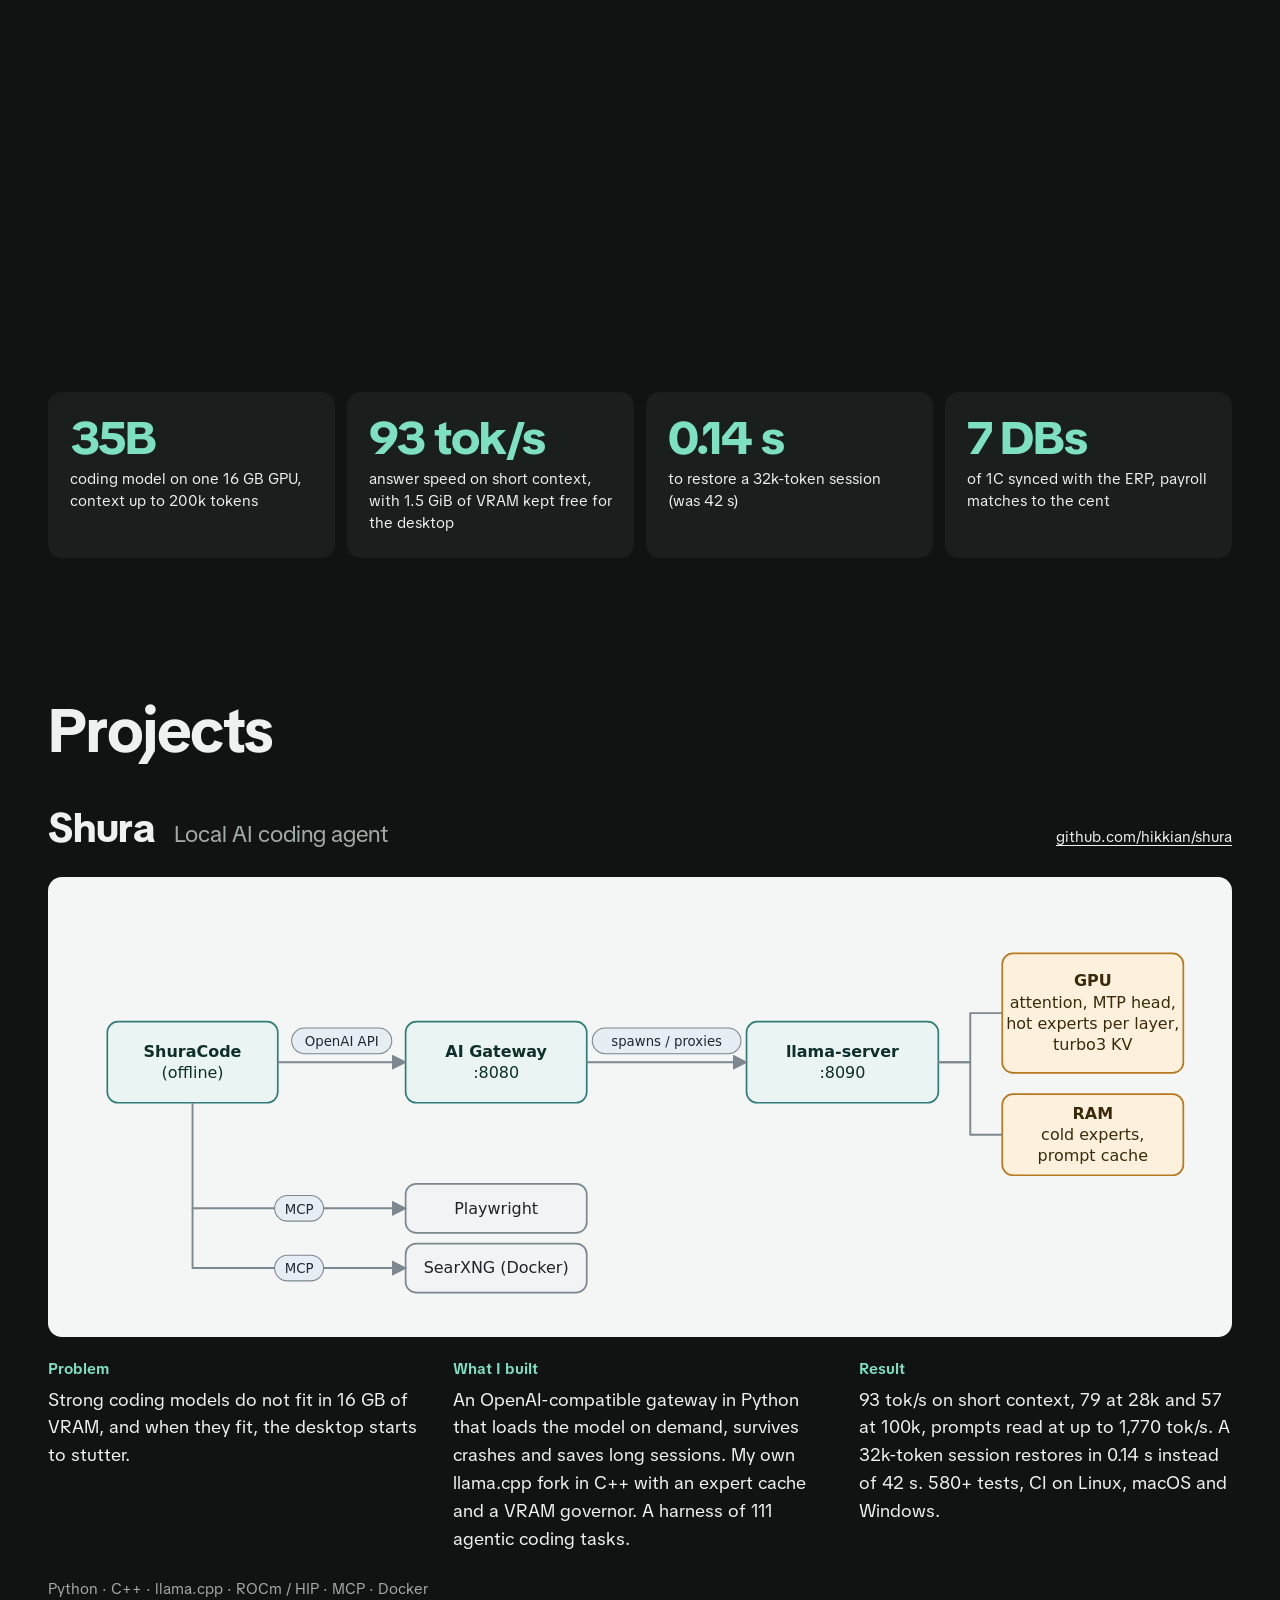
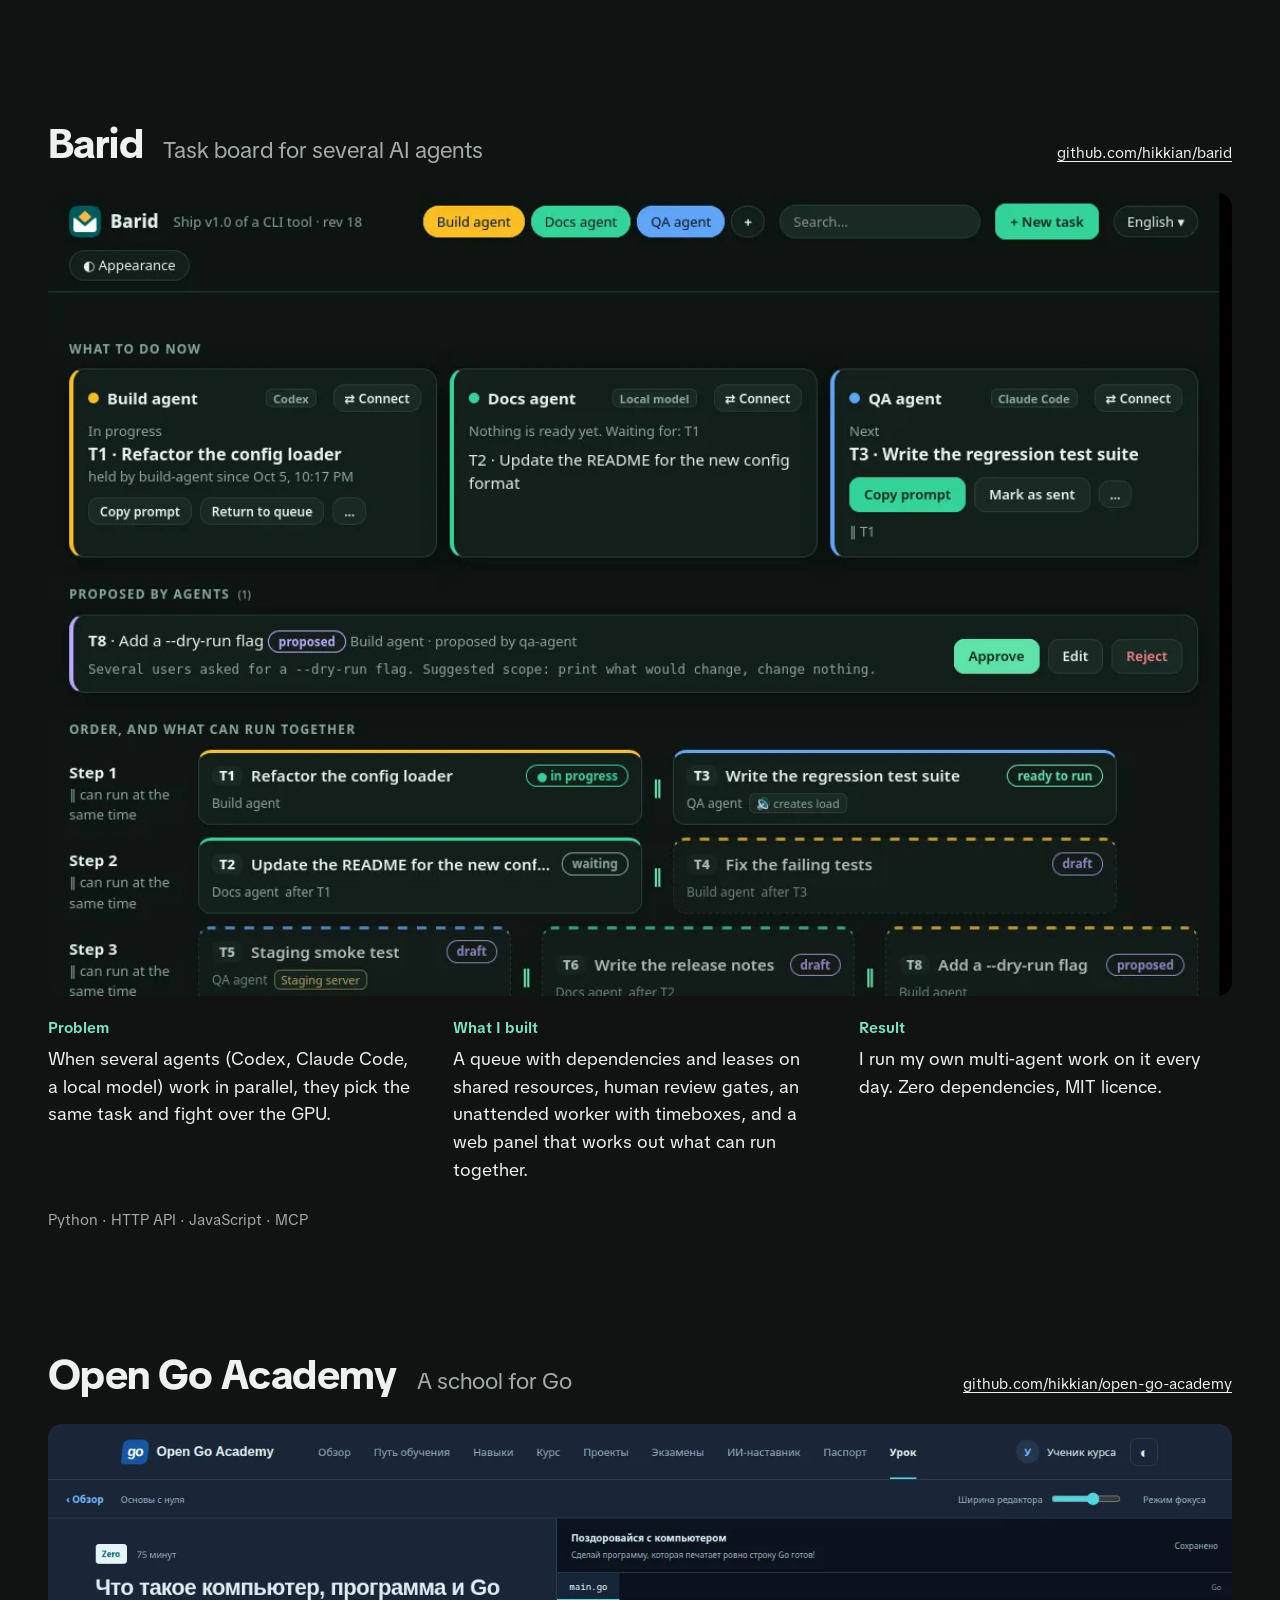
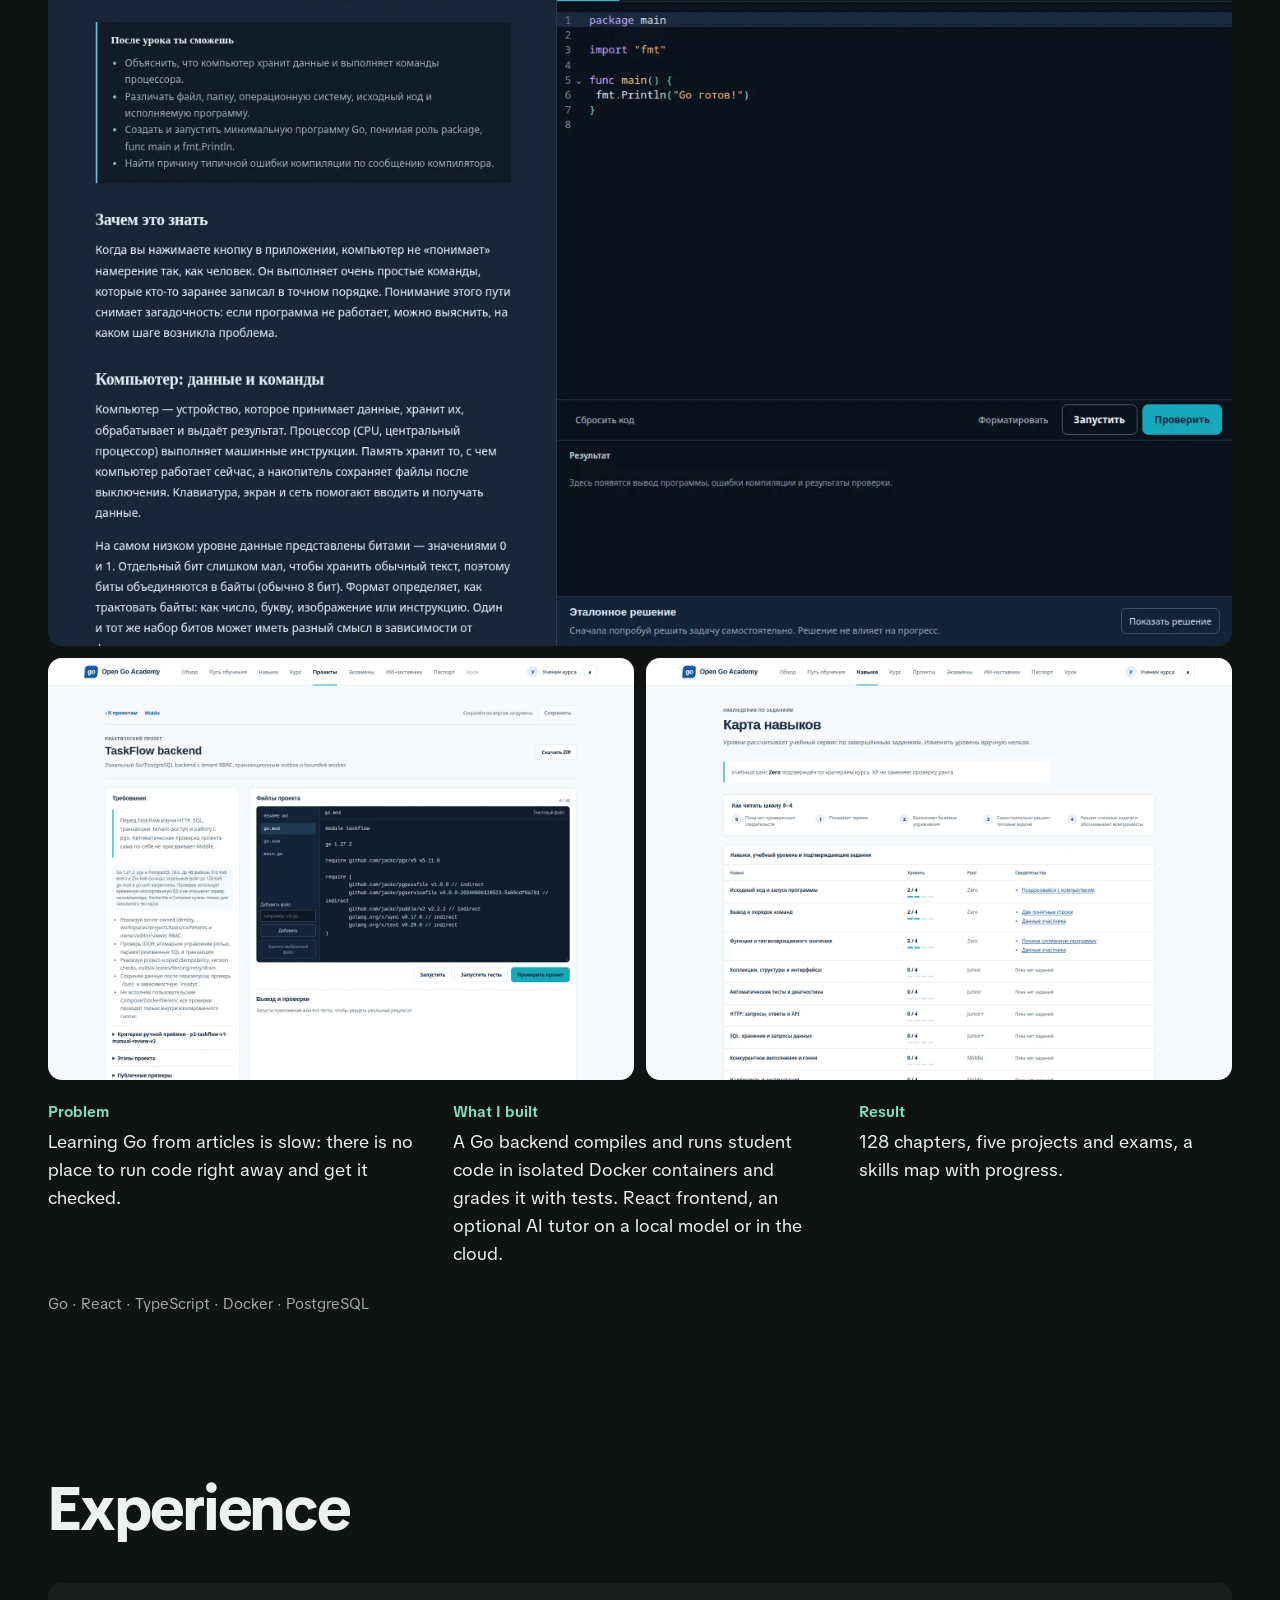
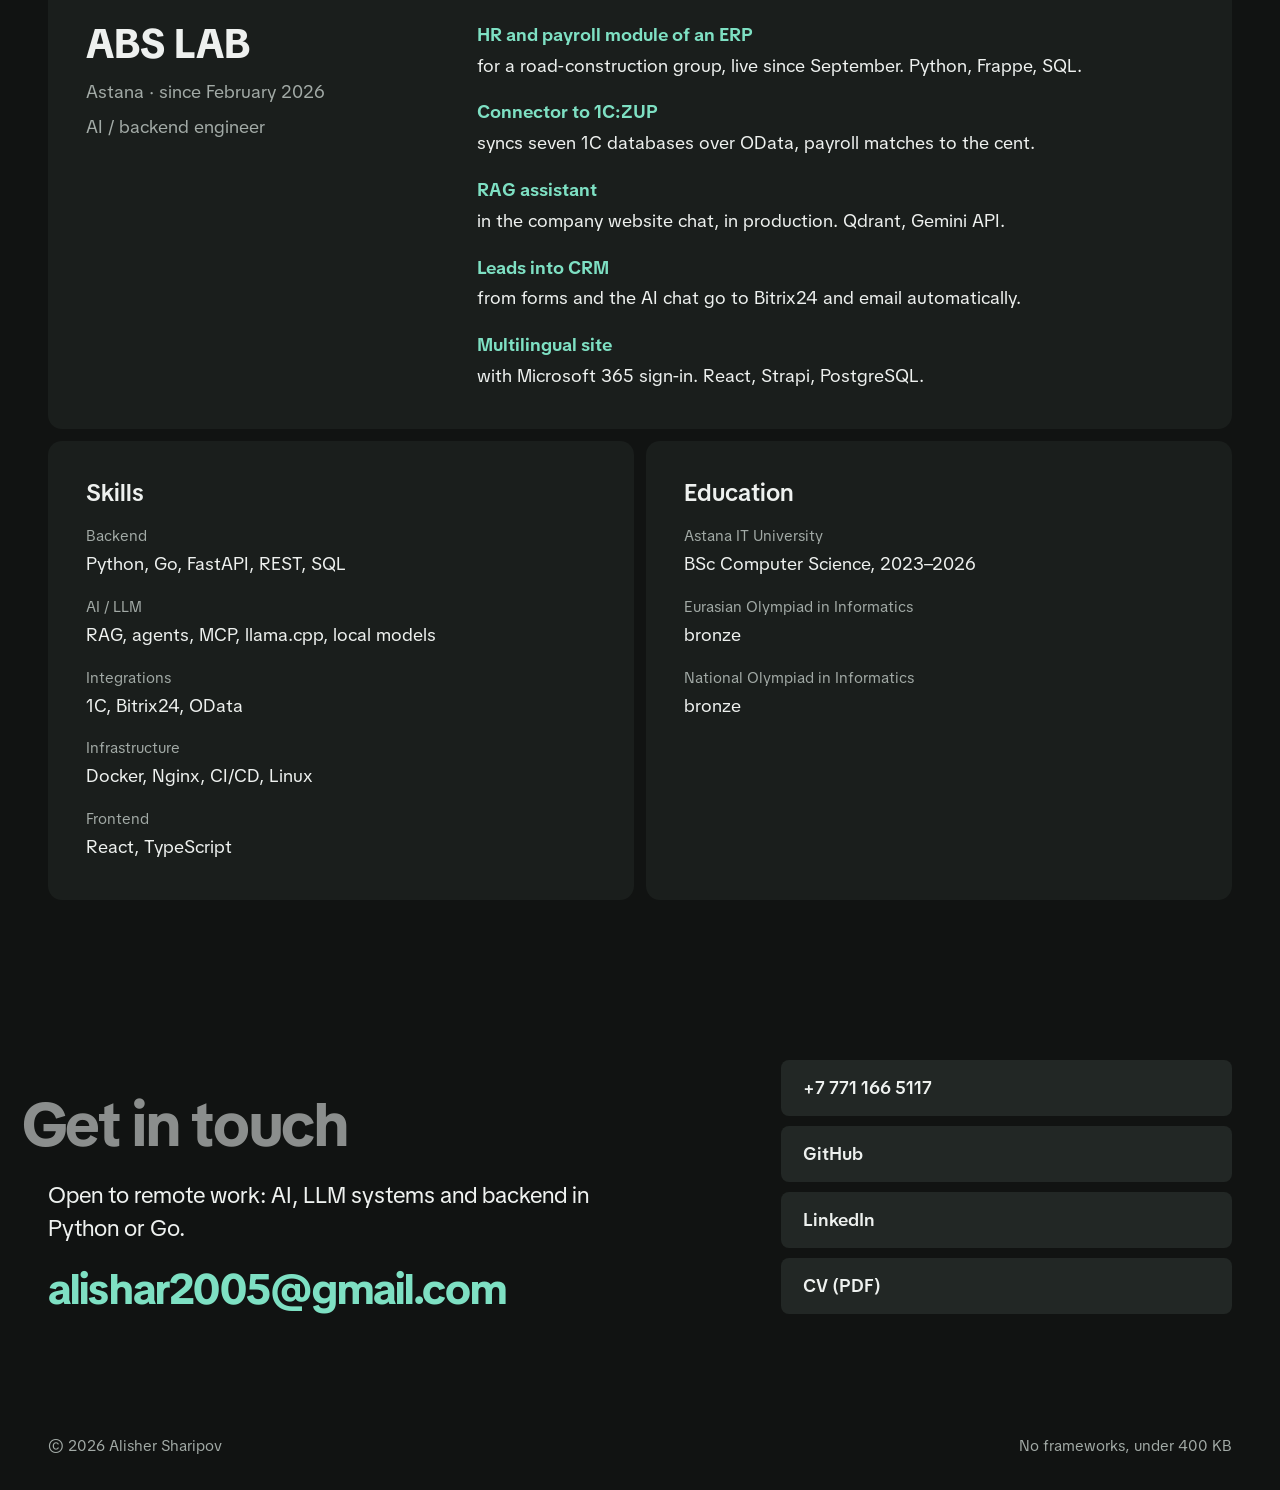
==== commit 5489b982: "Wording: consumer PC" ====
--- a/index.html
+++ b/index.html
@@ -6,7 +6,7 @@
 <title>Alisher Sharipov · AI and backend engineer</title>
 <meta name="description" content="Alisher Sharipov, AI and backend engineer (Python, Go) in Astana. Local LLM systems on consumer hardware and ERP backends that match the accounting to the cent.">
 <meta property="og:title" content="Alisher Sharipov · AI and backend engineer">
-<meta property="og:description" content="I build AI that runs on your own hardware: a 35B coding model on one 16 GB gaming GPU, agent tooling, and ERP backends.">
+<meta property="og:description" content="I build AI that runs on your own hardware: a 35B coding model on a consumer PC, agent tooling, and ERP backends.">
 <meta property="og:image" content="https://hikkian.github.io/img/barid-panel.webp">
 <meta name="theme-color" content="#111312">
 <meta property="og:url" content="https://hikkian.github.io/">
@@ -40,7 +40,7 @@
 <section class="hero wrap" id="hero" aria-labelledby="hero-h" data-scroll="exit">
   <h1 id="hero-h" data-ru="ИИ, который работает на вашем железе">AI that runs on your own hardware</h1>
   <div class="hero-text">
-    <p class="lead" data-ru="Алишер Шарипов, AI и backend-разработчик (Python, Go) в Астане. Запустил 35B-модель для программирования на одной игровой видеокарте 16 ГБ и сделал ERP-модуль зарплаты, который сходится с 1С до копейки.">Alisher Sharipov, AI and backend engineer (Python, Go) in Astana. I run a 35B coding model on one 16 GB gaming GPU, and I built an ERP payroll module that matches 1C to the cent.</p>
+    <p class="lead" data-ru="Алишер Шарипов, AI и backend-разработчик (Python, Go) в Астане. Запустил 35B-модель для программирования на обычном потребительском ПК и сделал ERP-модуль зарплаты, который сходится с 1С до копейки.">Alisher Sharipov, AI and backend engineer (Python, Go) in Astana. I run a 35B coding model on an ordinary consumer PC, and I built an ERP payroll module that matches 1C to the cent.</p>
     <div class="actions">
       <a class="button" id="cv-main" download href="cv/Alisher_Sharipov_AI_Backend_EN.pdf" data-ru-href="cv/Alisher_Sharipov_AI_Backend_RU.pdf" data-ru="Скачать резюме (PDF)">Download CV (PDF)</a>
       <a class="button ghost" href="https://github.com/hikkian">GitHub</a>
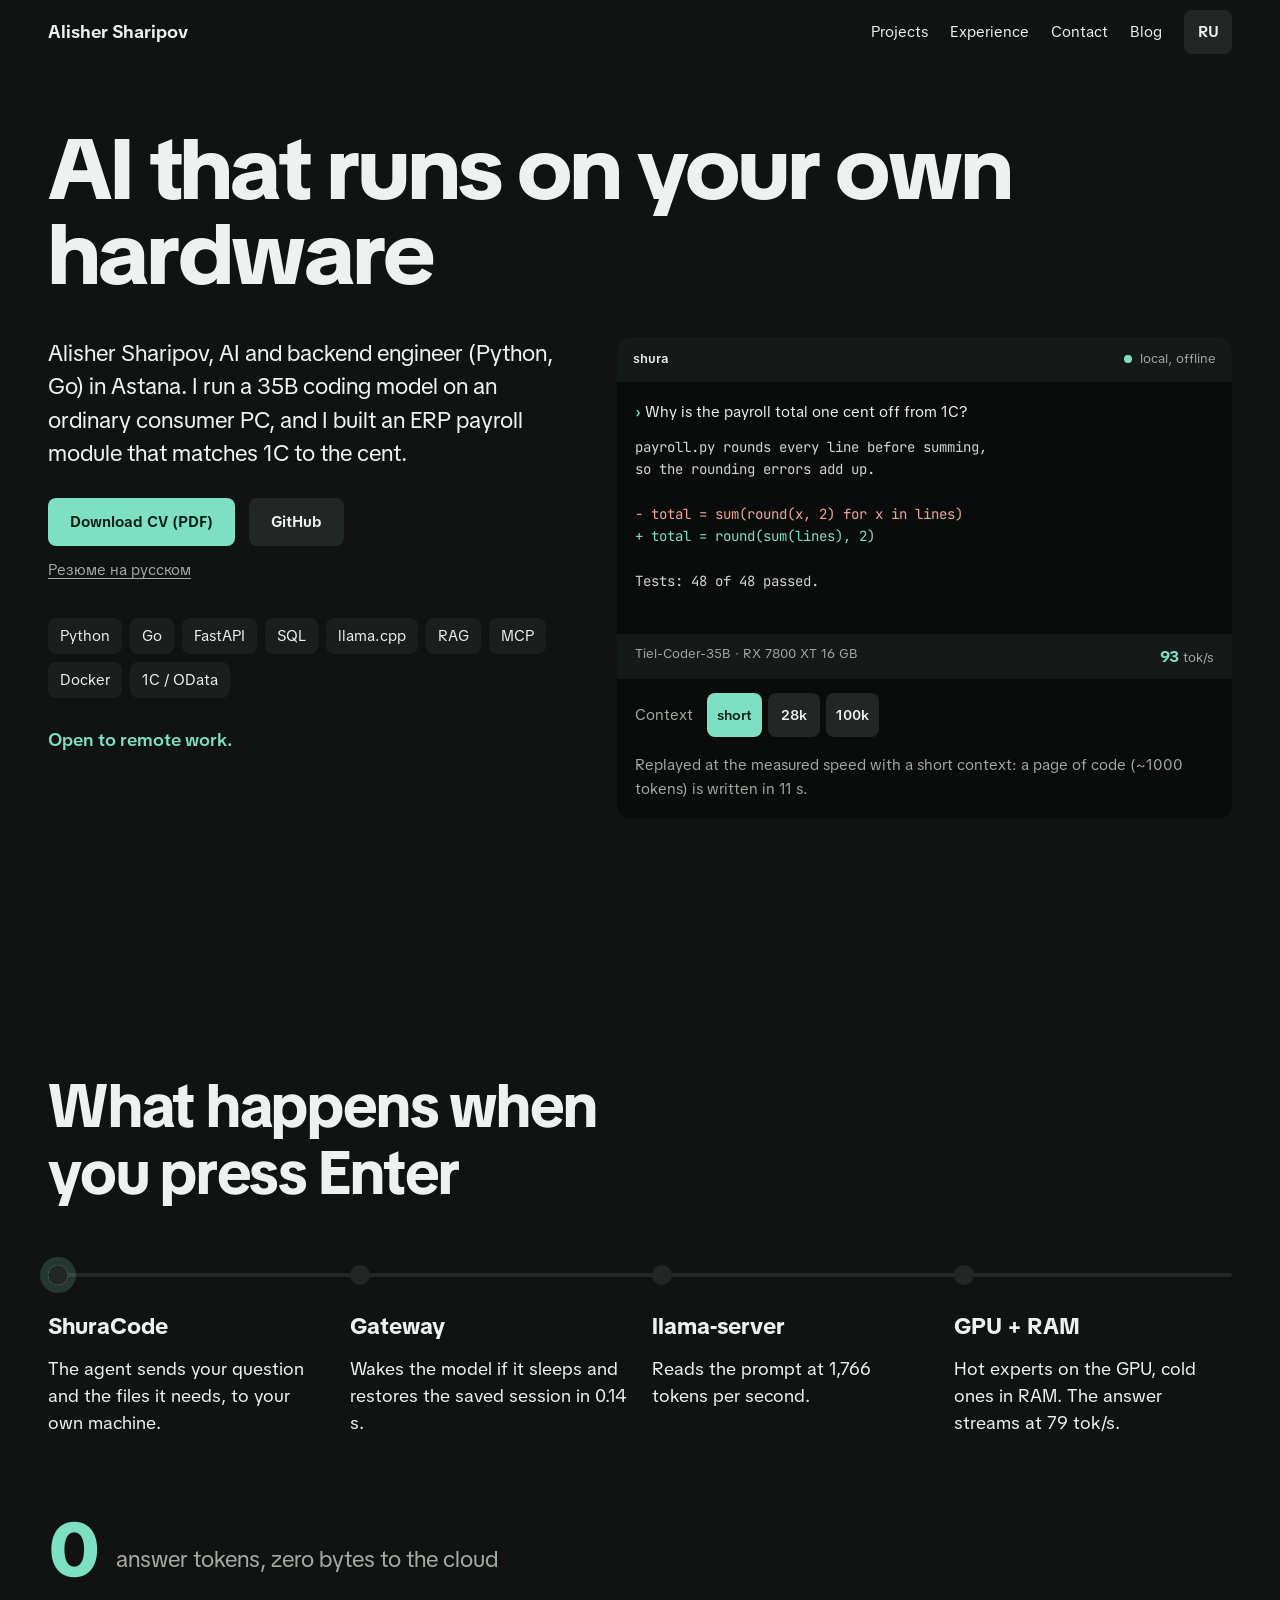
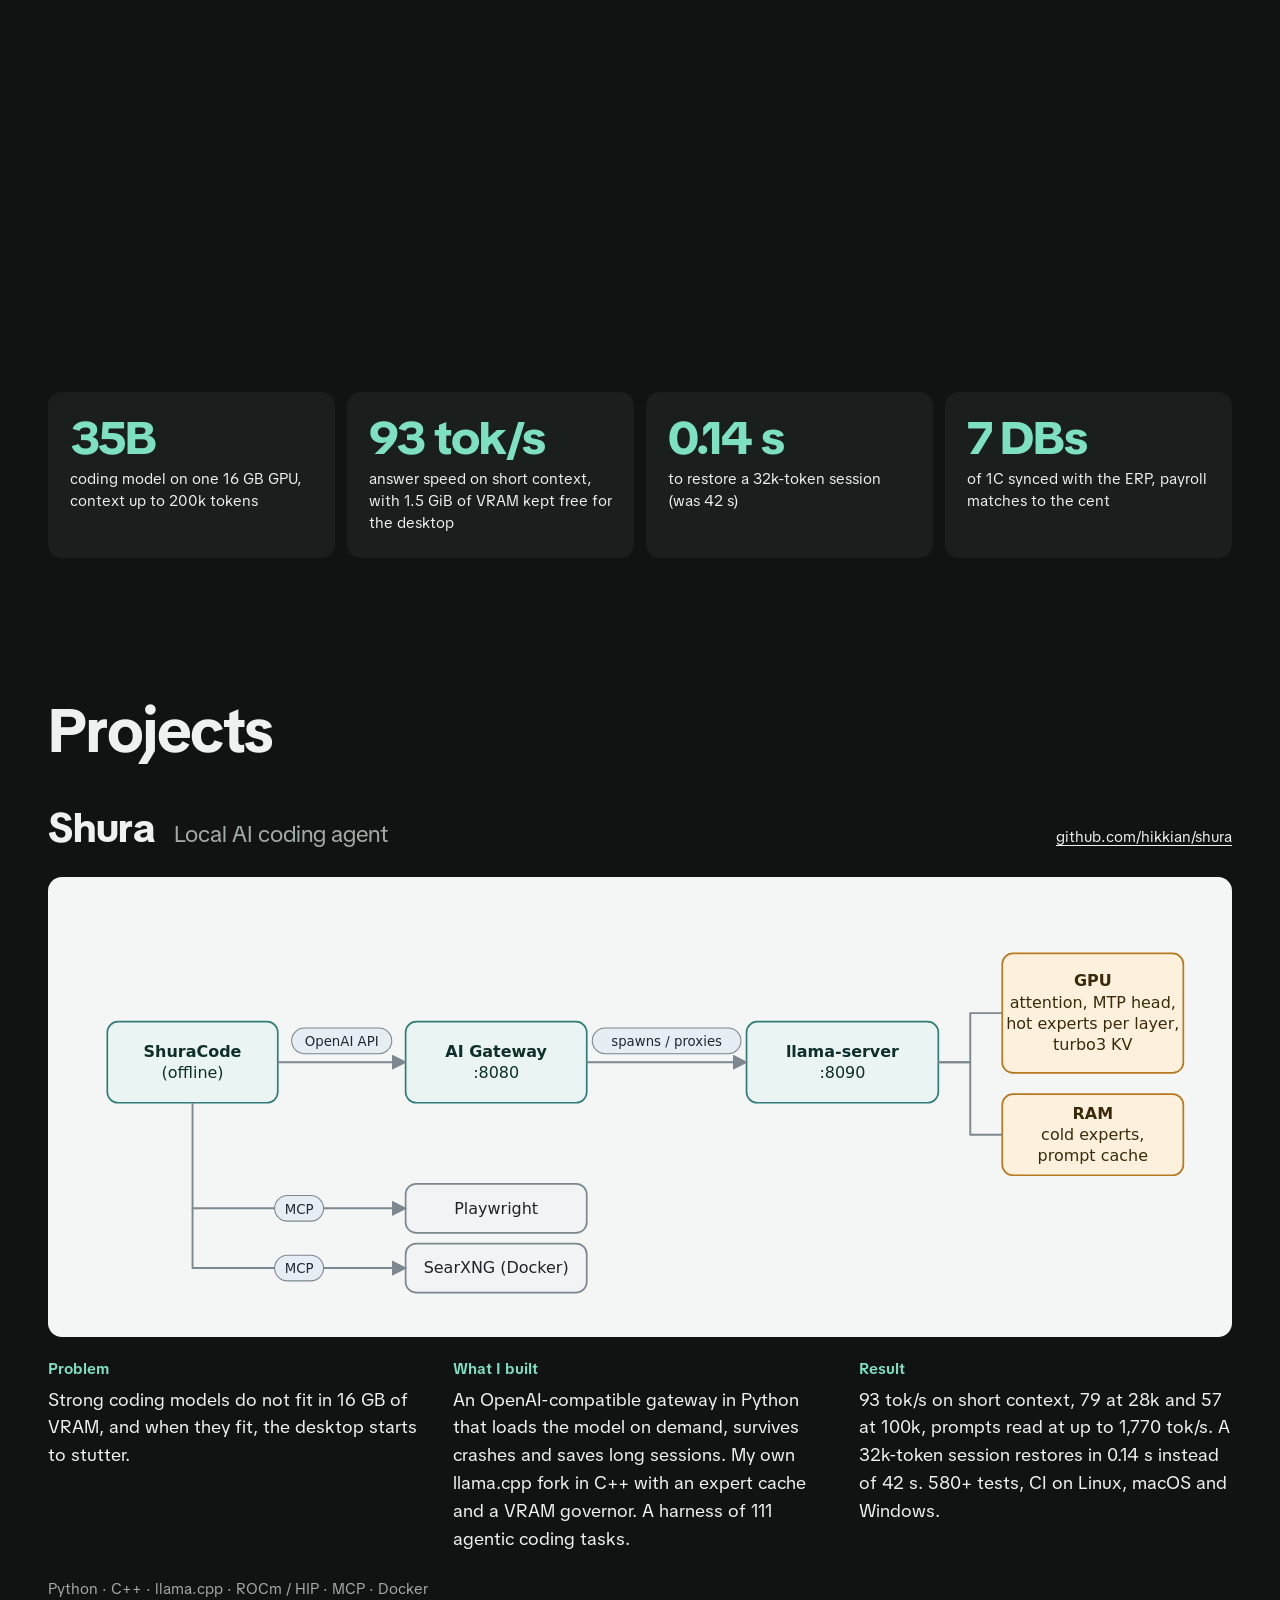
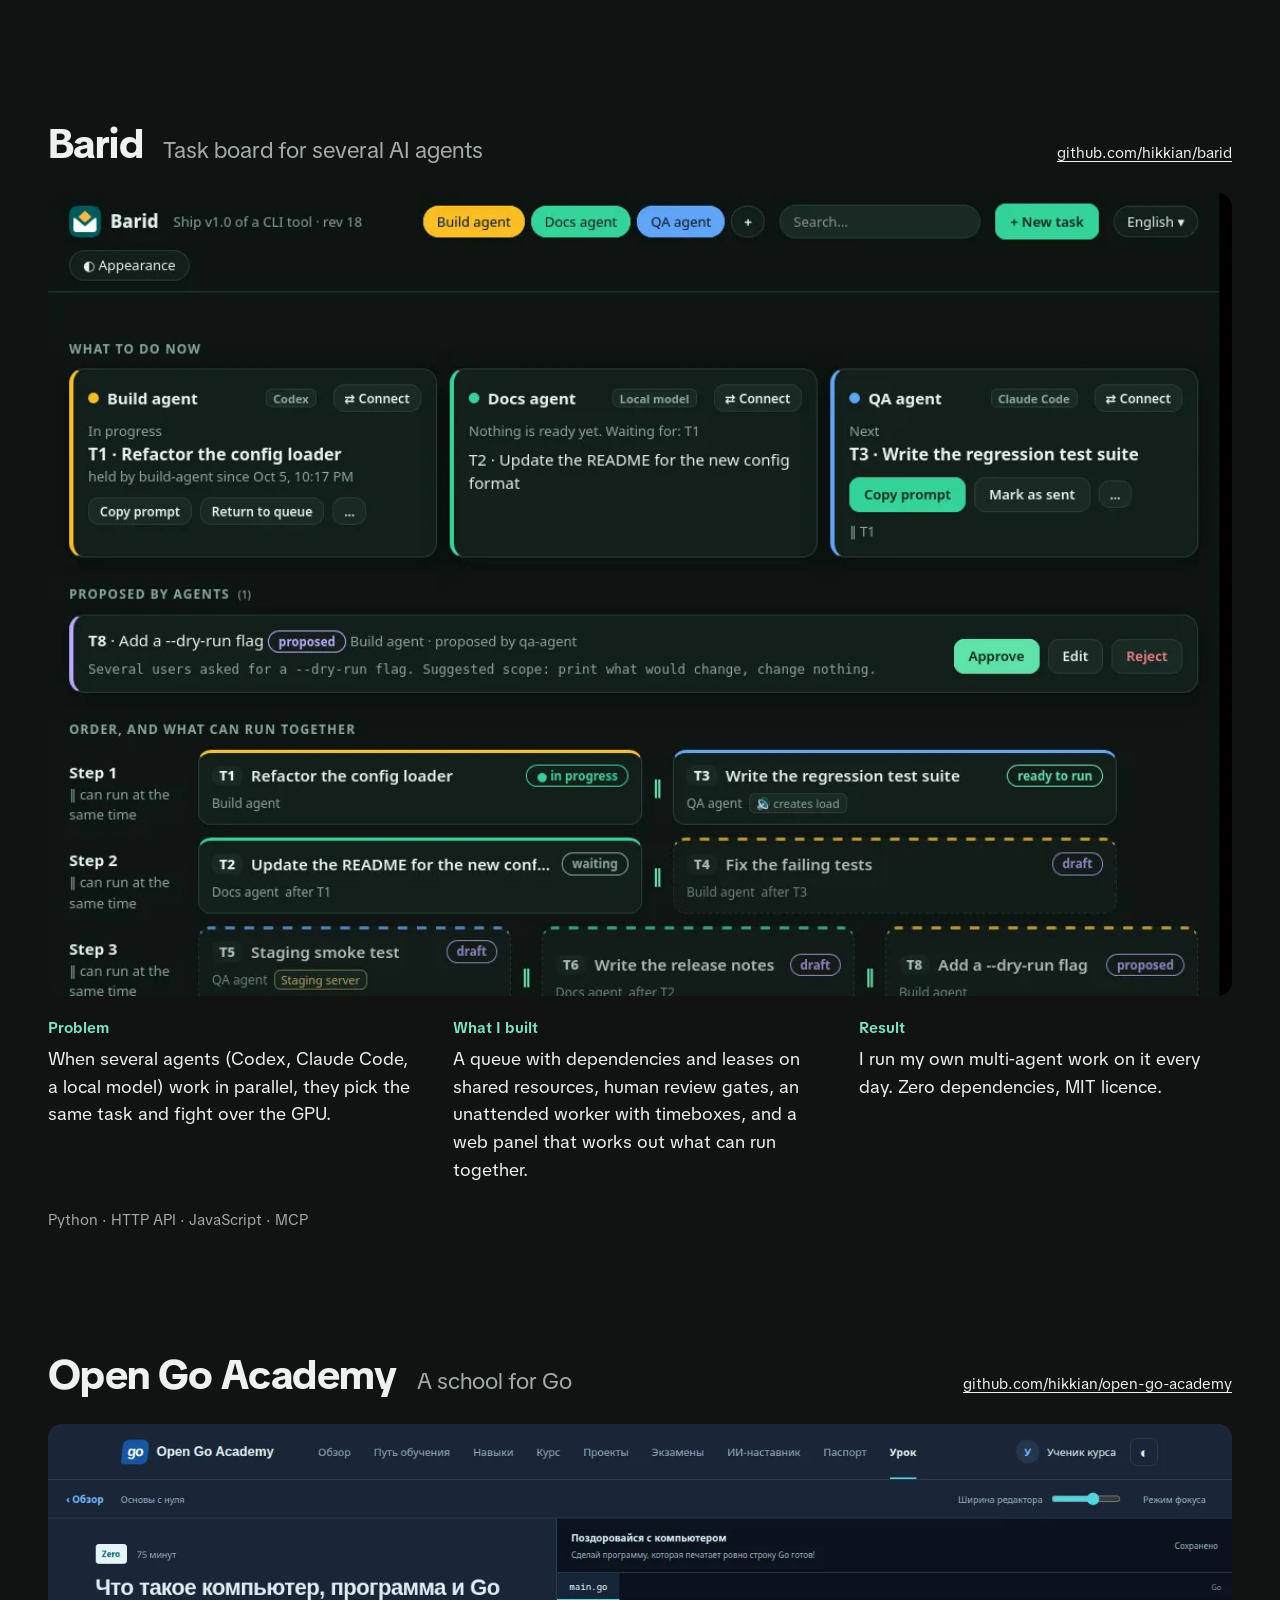
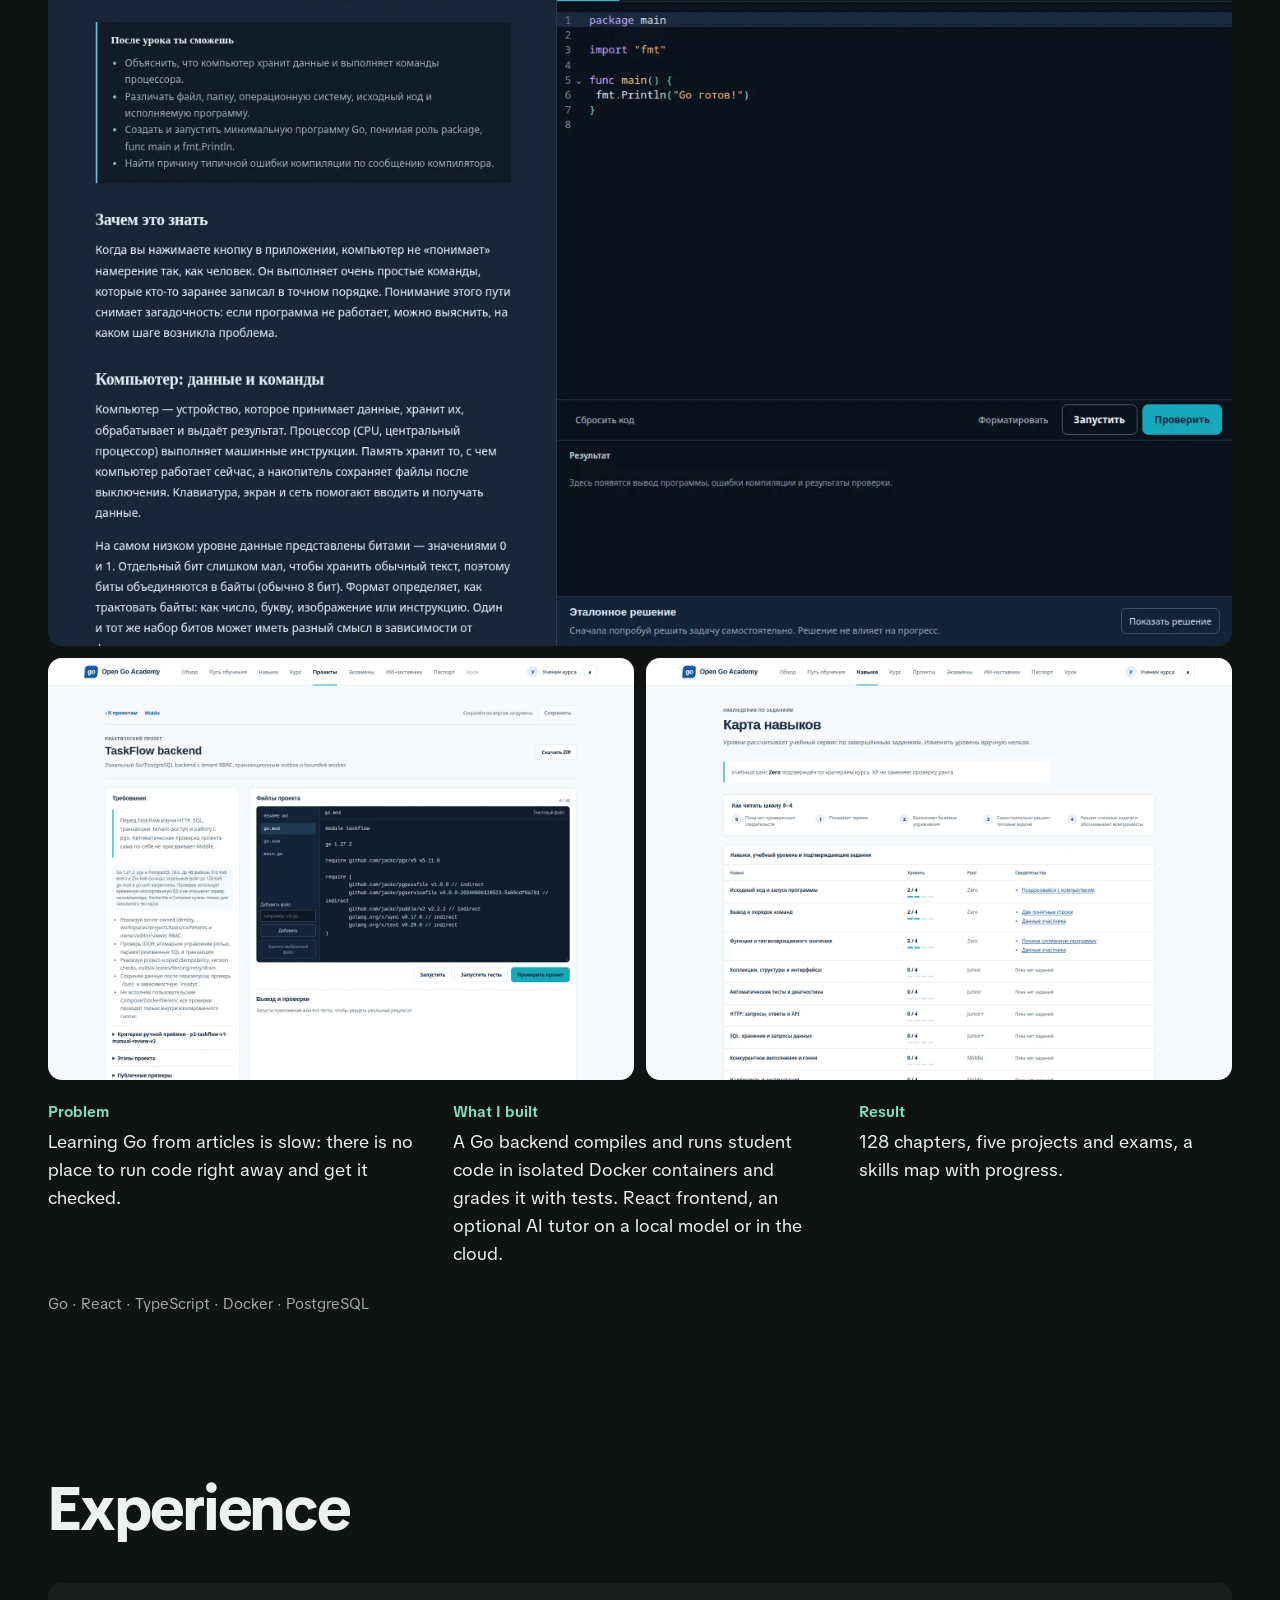
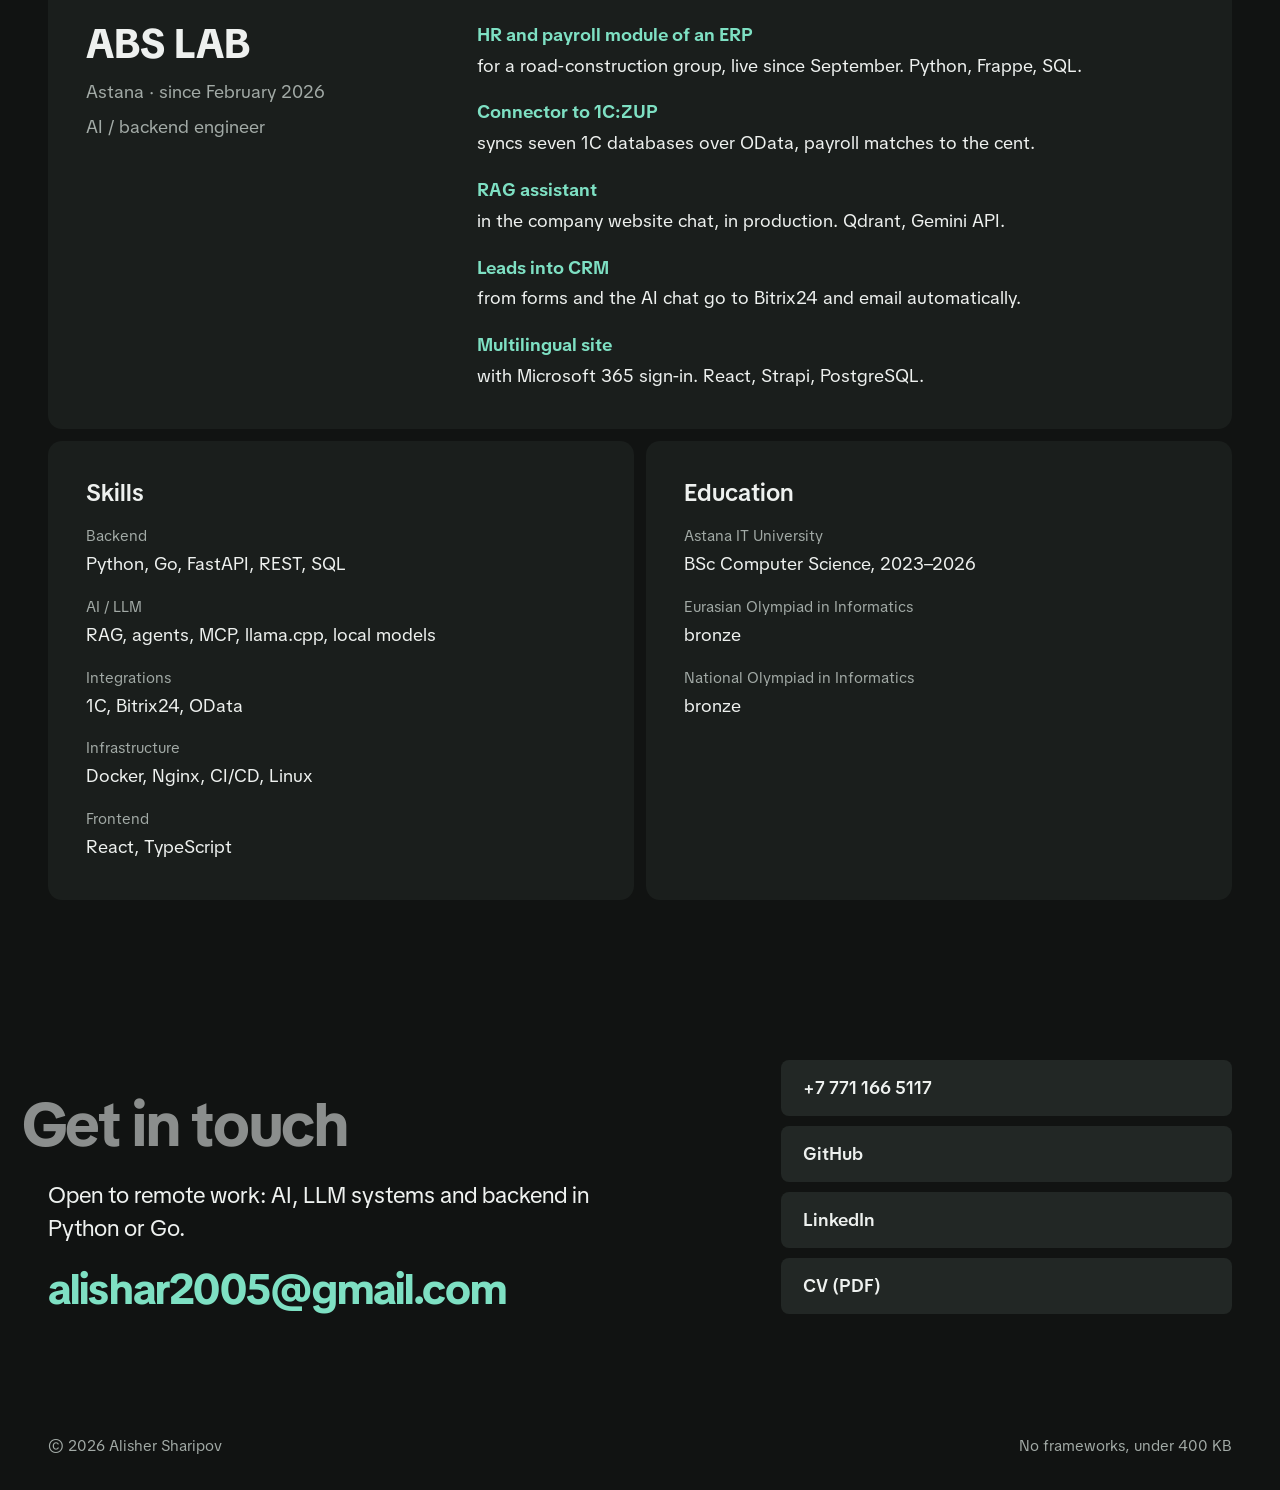
==== commit b8ec1e21: "Nav: link to blog" ====
--- a/index.html
+++ b/index.html
@@ -30,6 +30,7 @@
       <a href="#projects" data-ru="Проекты">Projects</a>
       <a href="#work" data-ru="Опыт">Experience</a>
       <a href="#contact" data-ru="Контакты">Contact</a>
+      <a href="blog/" data-ru="Блог">Blog</a>
       <button class="lang" type="button" id="lang" title="Русский / English">RU</button>
     </nav>
   </div>
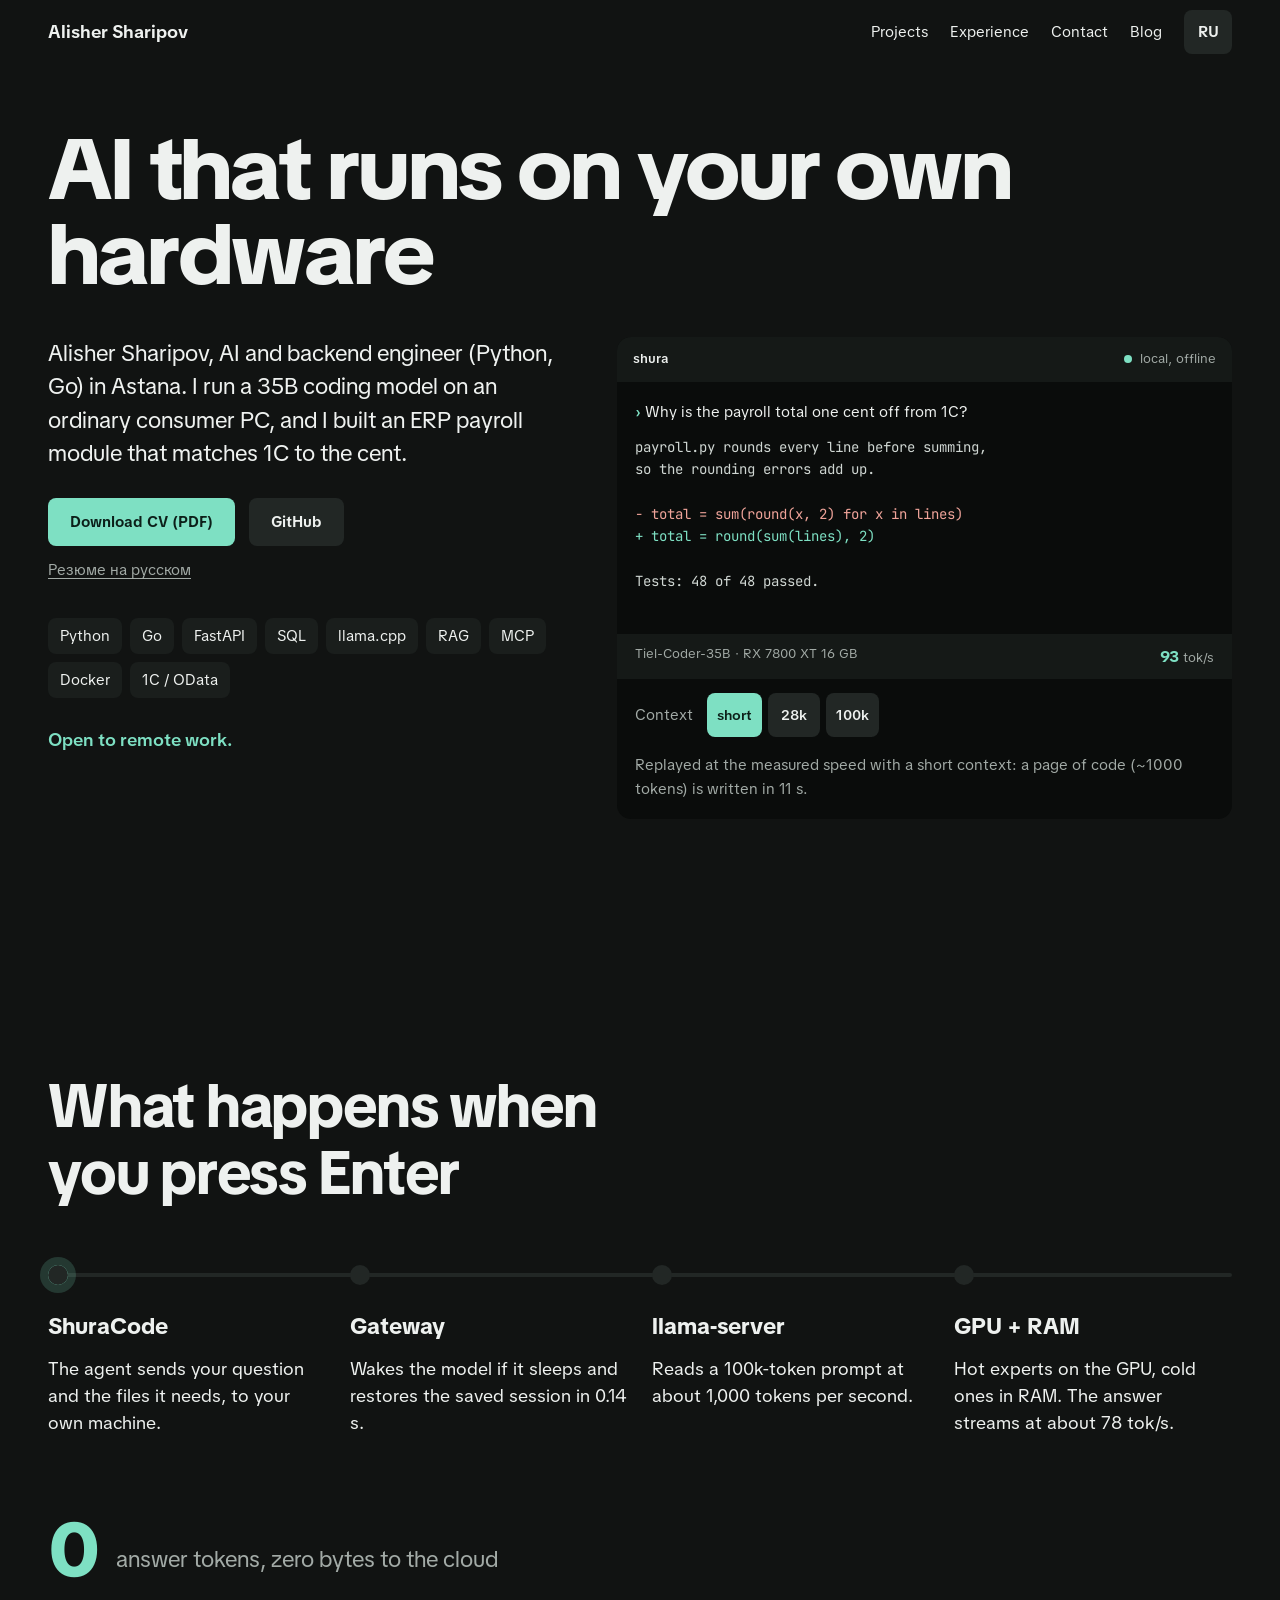
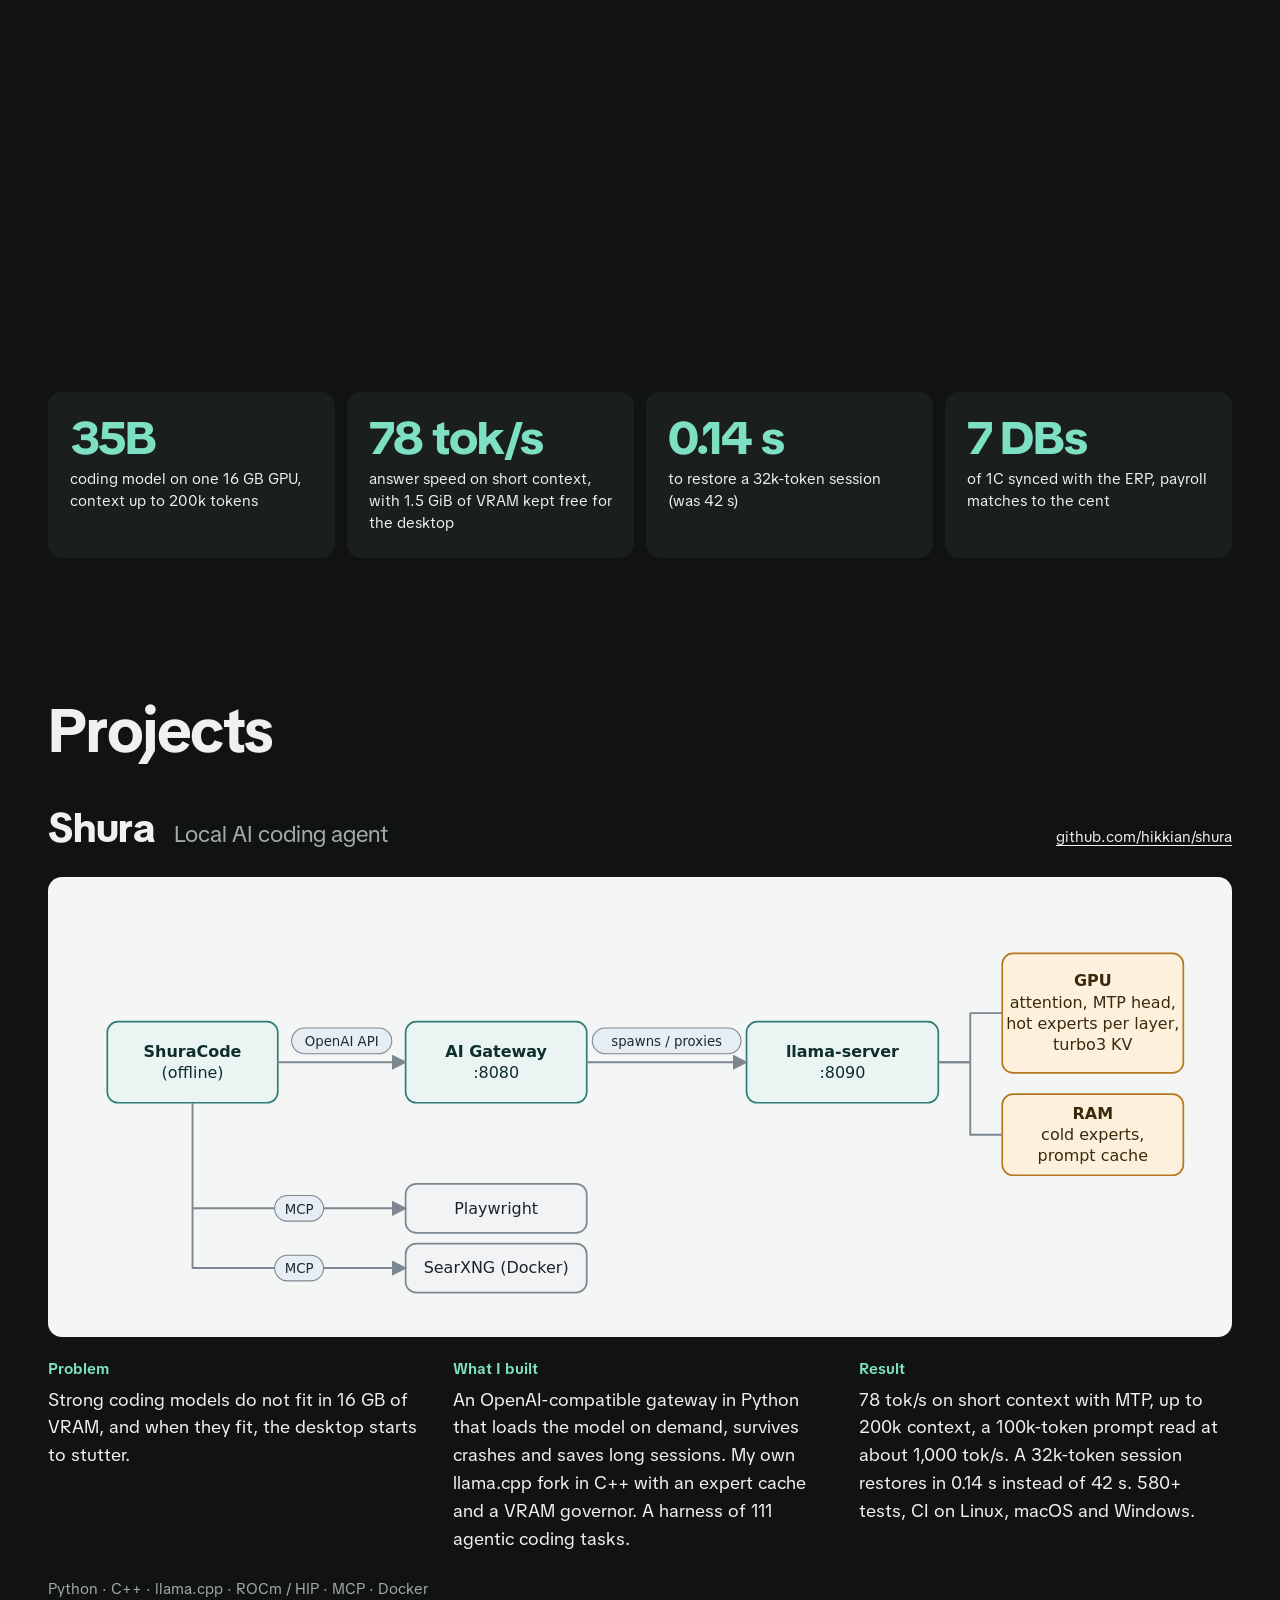
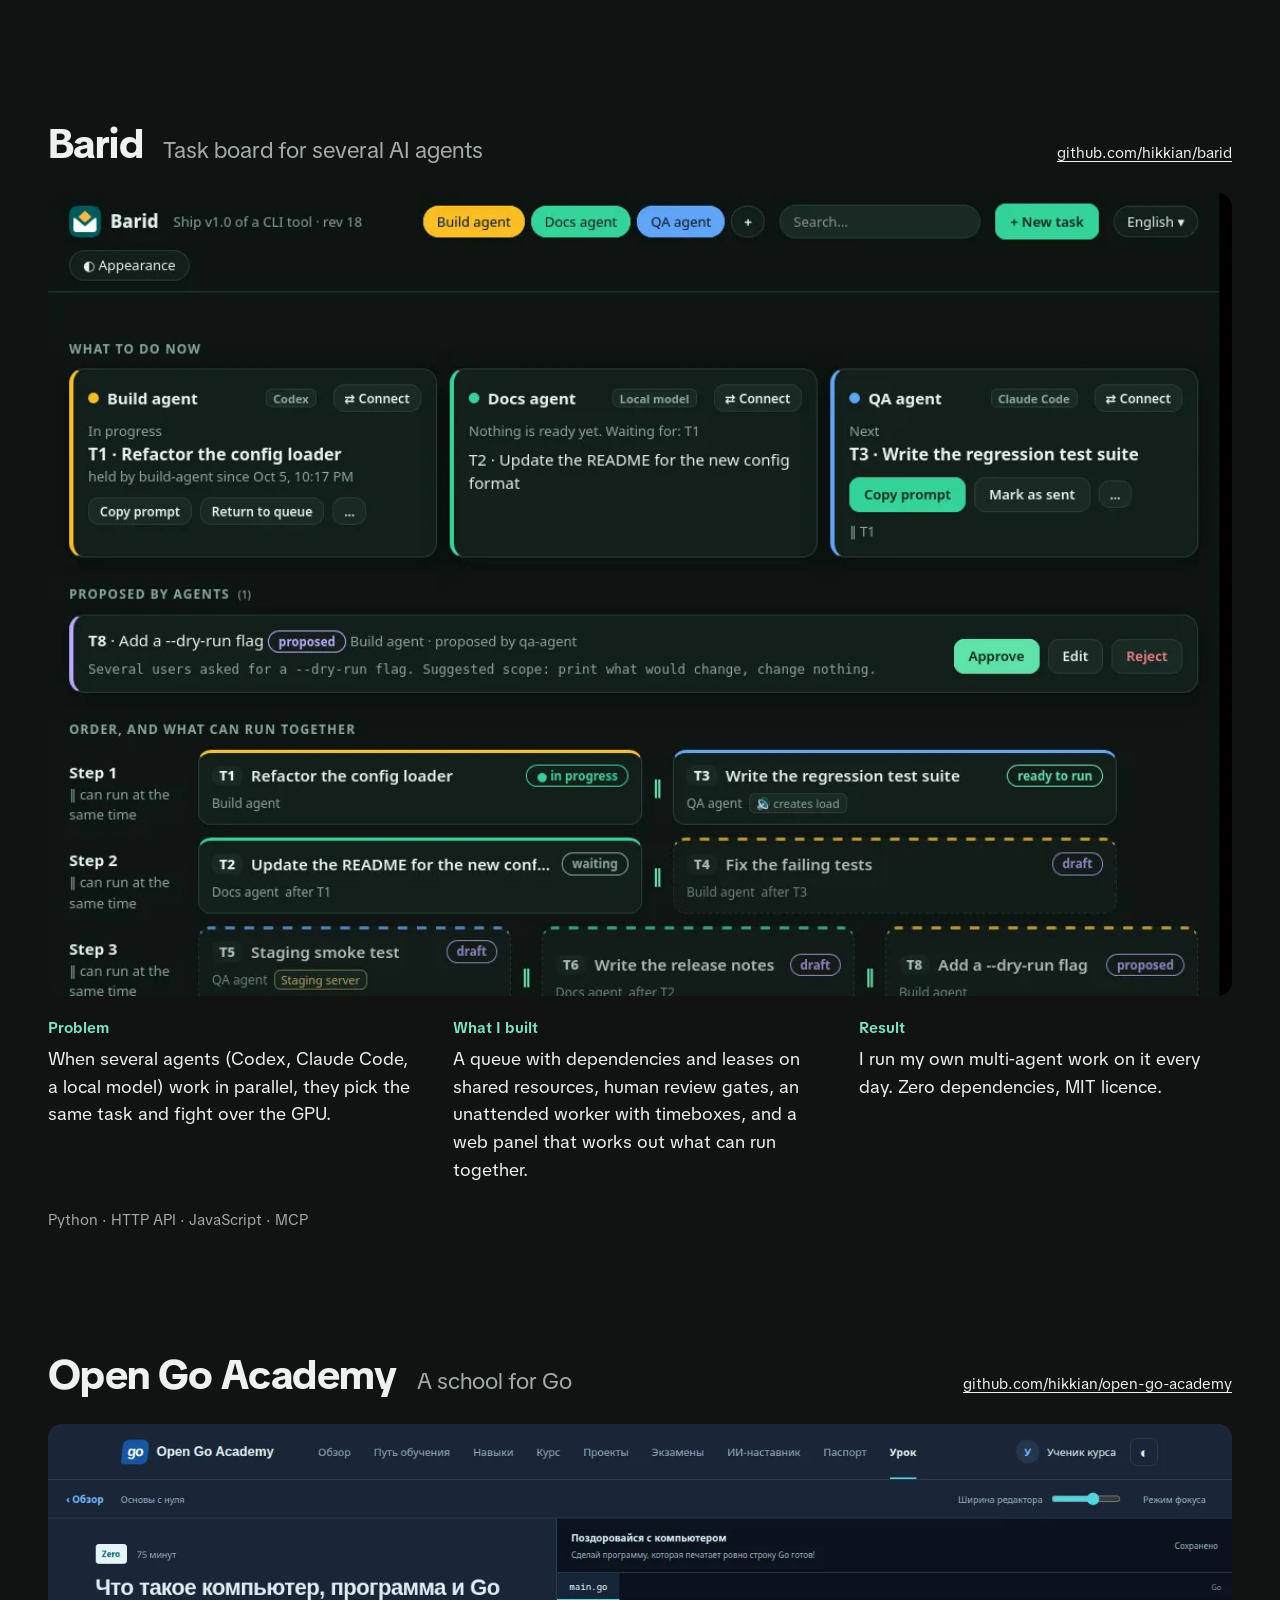
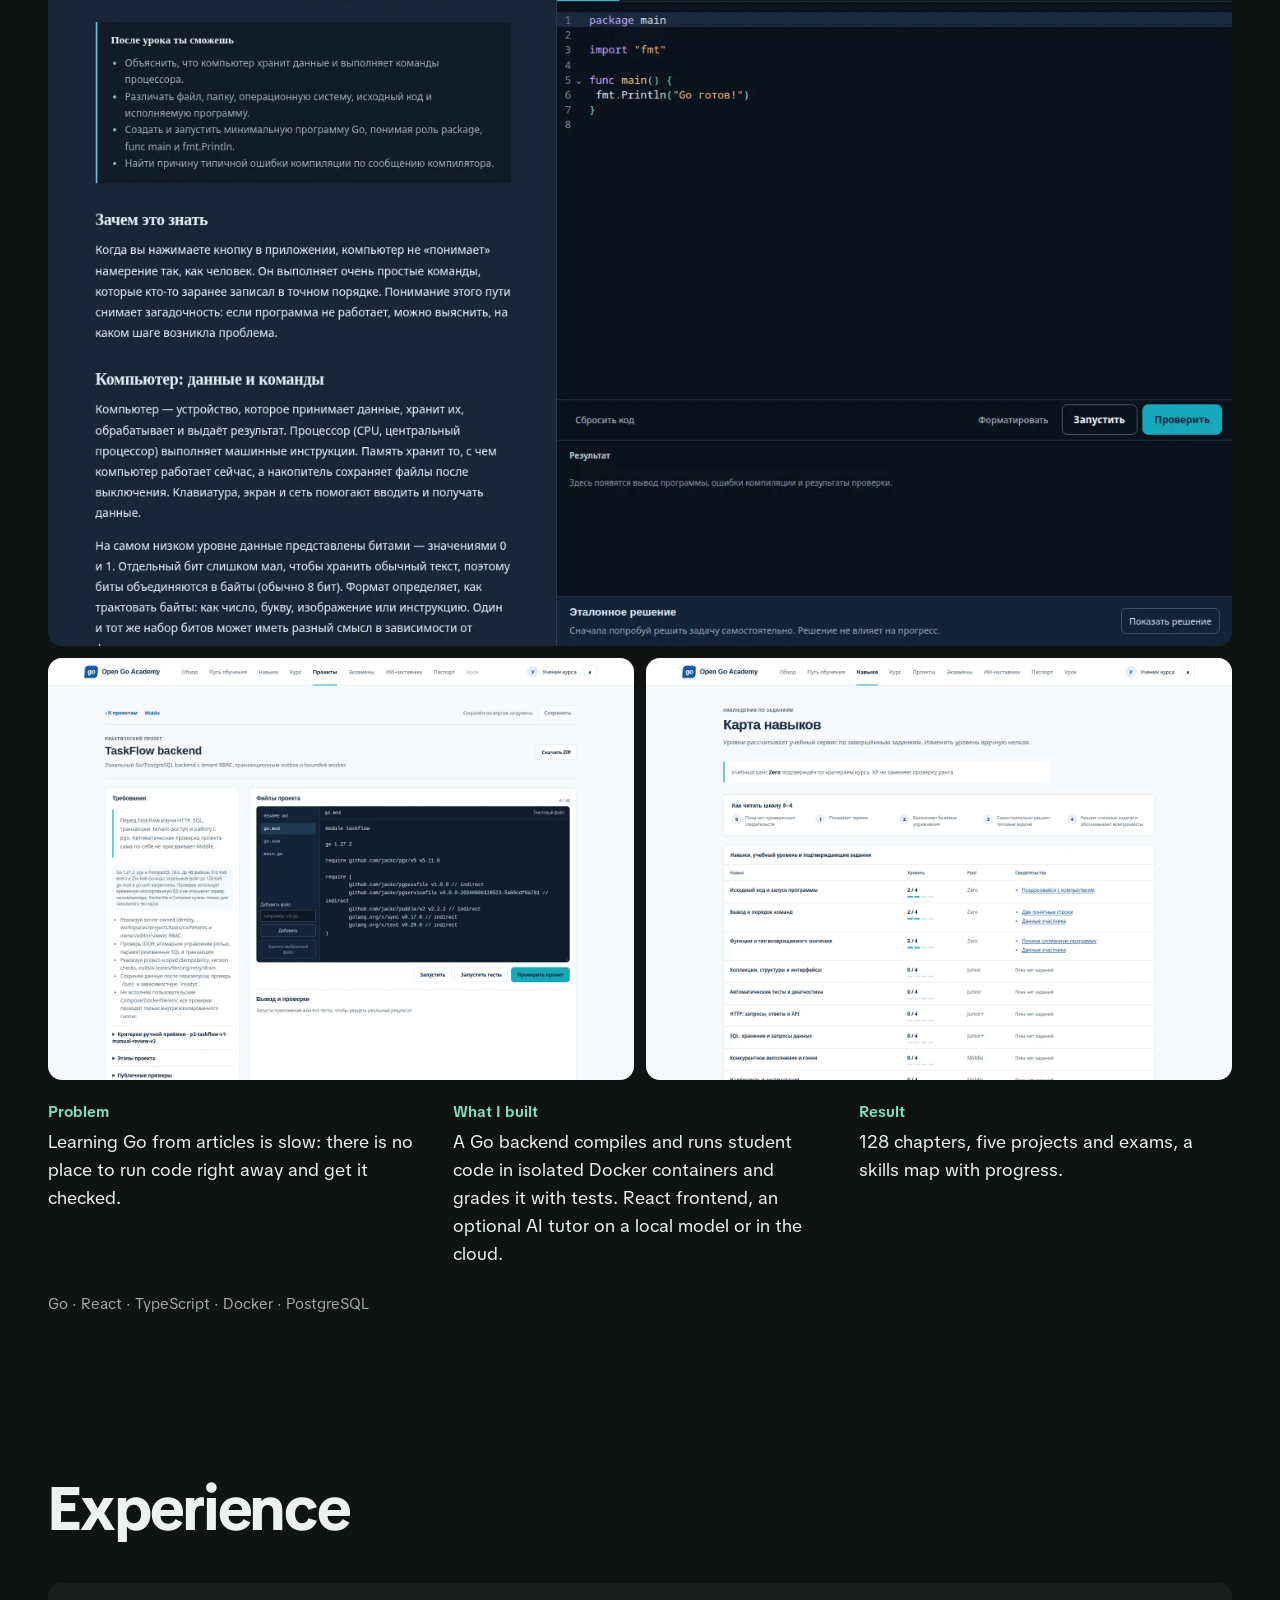
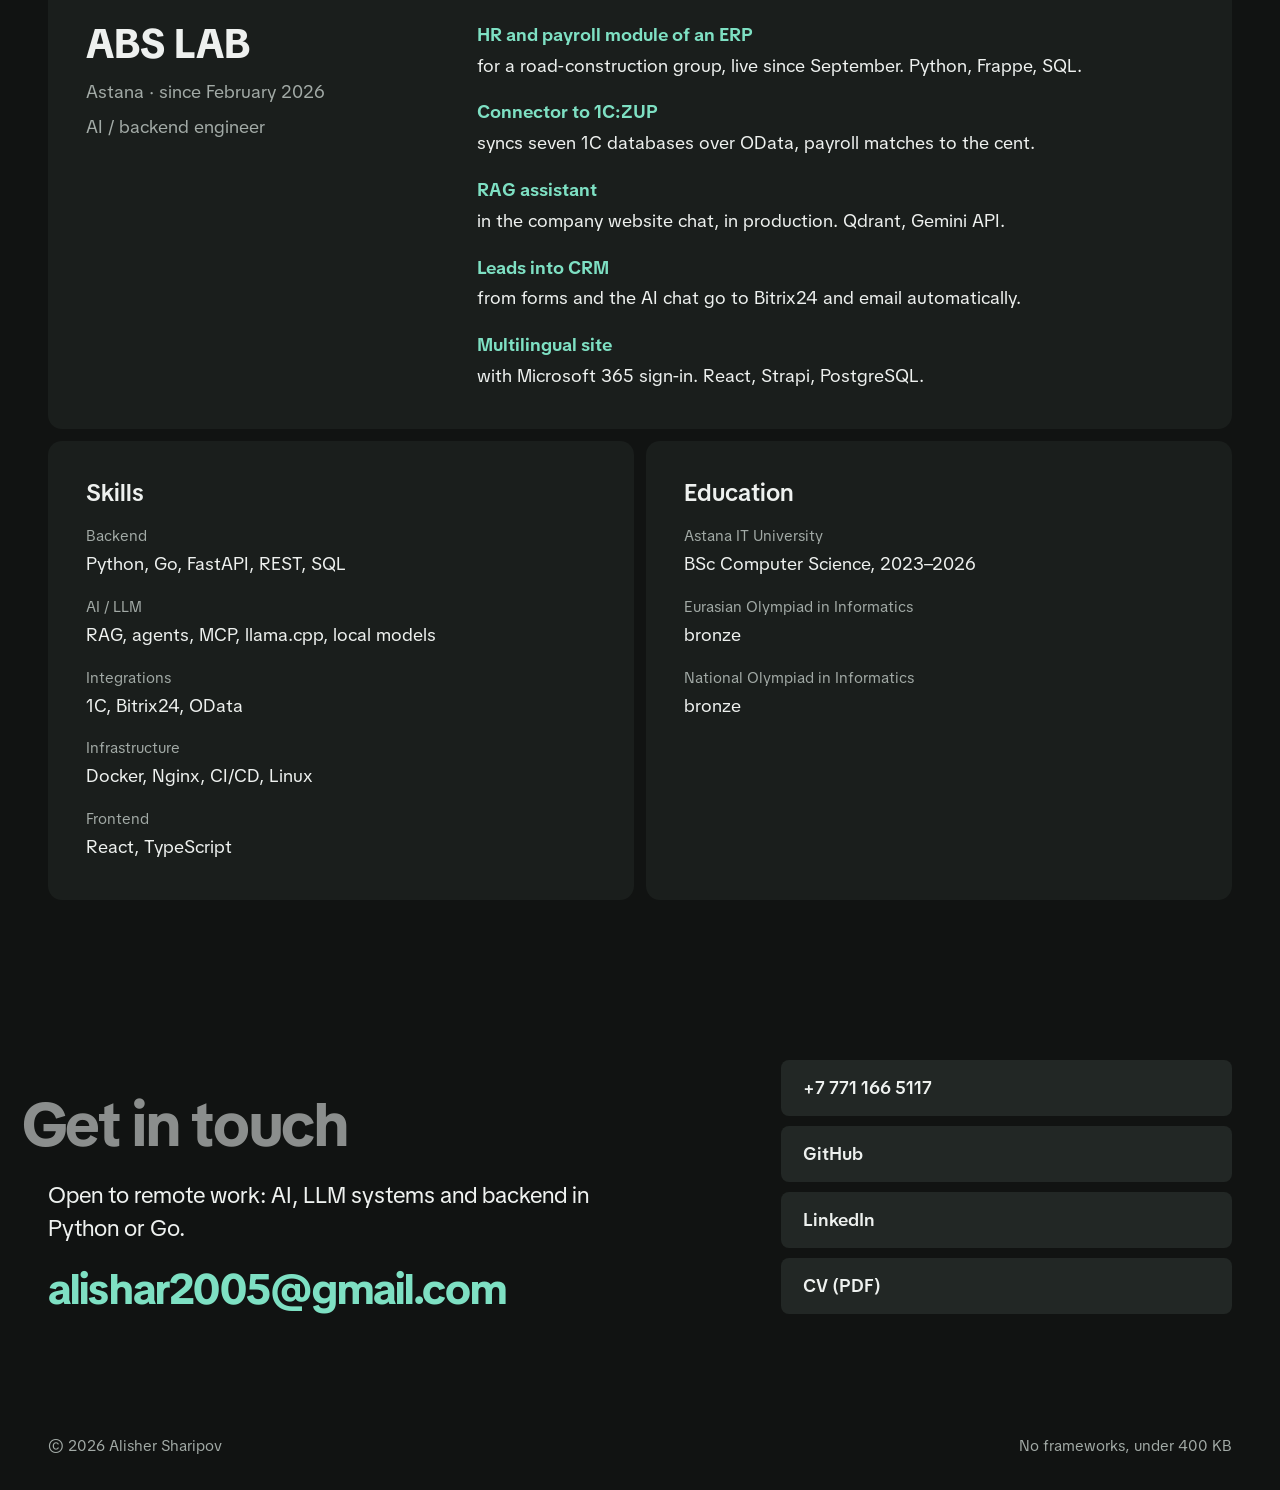
==== commit d46263ea: "First blog post; speed numbers from the final layout" ====
--- a/index.html
+++ b/index.html
@@ -70,7 +70,7 @@
     </div>
     <div class="term-status">
       <span>Tiel-Coder-35B · RX 7800 XT 16 GB</span>
-      <span><b id="tps">93</b> tok/s</span>
+      <span><b id="tps">78</b> tok/s</span>
     </div>
     <div class="term-ctx">
       <span class="ctx-label" data-ru="Контекст">Context</span>
@@ -93,8 +93,8 @@
         <ol class="flow-nodes">
           <li data-at="0.02"><b>ShuraCode</b><span data-ru="Агент отправляет вопрос и нужные файлы на ваш же компьютер.">The agent sends your question and the files it needs, to your own machine.</span></li>
           <li data-at="0.27"><b data-ru="Шлюз">Gateway</b><span data-ru="Будит модель, если она спит, и поднимает сохранённую сессию за 0,14 с.">Wakes the model if it sleeps and restores the saved session in 0.14 s.</span></li>
-          <li data-at="0.52"><b>llama-server</b><span data-ru="Читает промпт со скоростью 1766 токенов в секунду.">Reads the prompt at 1,766 tokens per second.</span></li>
-          <li data-at="0.77"><b data-ru="GPU + RAM">GPU + RAM</b><span data-ru="Горячие эксперты на видеокарте, холодные в памяти. Ответ идёт со скоростью 79 ток/с.">Hot experts on the GPU, cold ones in RAM. The answer streams at 79 tok/s.</span></li>
+          <li data-at="0.52"><b>llama-server</b><span data-ru="Читает промпт на 100k токенов со скоростью около 1000 токенов в секунду.">Reads a 100k-token prompt at about 1,000 tokens per second.</span></li>
+          <li data-at="0.77"><b data-ru="GPU + RAM">GPU + RAM</b><span data-ru="Горячие эксперты на видеокарте, холодные в памяти. Ответ идёт со скоростью около 78 ток/с.">Hot experts on the GPU, cold ones in RAM. The answer streams at about 78 tok/s.</span></li>
         </ol>
       </div>
       <p class="flow-count"><b id="flow-tokens">0</b> <span data-ru="токенов ответа, ни одного байта в облако">answer tokens, zero bytes to the cloud</span></p>
@@ -106,7 +106,7 @@
   <h2 id="numbers-h" class="visually-hidden" data-ru="В цифрах">In numbers</h2>
   <ul>
     <li><b>35B</b><span data-ru="модель для кода на одной видеокарте 16 ГБ, контекст до 200 тыс. токенов">coding model on one 16 GB GPU, context up to 200k tokens</span></li>
-    <li><b data-ru="93 ток/с">93 tok/s</b><span data-ru="скорость ответа на коротком контексте, 1,5 ГиБ видеопамяти остаются рабочему столу">answer speed on short context, with 1.5 GiB of VRAM kept free for the desktop</span></li>
+    <li><b data-ru="78 ток/с">78 tok/s</b><span data-ru="скорость ответа на коротком контексте, 1,5 ГиБ видеопамяти остаются рабочему столу">answer speed on short context, with 1.5 GiB of VRAM kept free for the desktop</span></li>
     <li><b data-ru="0,14 с">0.14 s</b><span data-ru="восстановить сессию на 32 тыс. токенов (было 42 с)">to restore a 32k-token session (was 42 s)</span></li>
     <li><b data-ru="7 баз">7 DBs</b><span data-ru="1С синхронизируются с ERP, расчёт сходится до копейки">of 1C synced with the ERP, payroll matches to the cent</span></li>
   </ul>
@@ -125,7 +125,7 @@
     <div class="case-cols">
       <div><h4 data-ru="Задача">Problem</h4><p data-ru="Сильные модели для кода не помещаются в 16 ГБ видеопамяти, а если помещаются, то рабочий стол начинает тормозить.">Strong coding models do not fit in 16 GB of VRAM, and when they fit, the desktop starts to stutter.</p></div>
       <div><h4 data-ru="Что сделал">What I built</h4><p data-ru="OpenAI-совместимый шлюз на Python: грузит модель по запросу, переживает сбои, сохраняет длинные сессии. Свой форк llama.cpp на C++ с кешем экспертов и контролем видеопамяти. Набор из 111 агентных задач для оценки.">An OpenAI-compatible gateway in Python that loads the model on demand, survives crashes and saves long sessions. My own llama.cpp fork in C++ with an expert cache and a VRAM governor. A harness of 111 agentic coding tasks.</p></div>
-      <div><h4 data-ru="Результат">Result</h4><p data-ru="93 ток/с на коротком контексте, 79 на 28k и 57 на 100k, промпт читается со скоростью до 1770 ток/с. Сессия на 32k токенов восстанавливается за 0,14 с вместо 42 с. 580+ тестов, CI на Linux, macOS и Windows.">93 tok/s on short context, 79 at 28k and 57 at 100k, prompts read at up to 1,770 tok/s. A 32k-token session restores in 0.14 s instead of 42 s. 580+ tests, CI on Linux, macOS and Windows.</p></div>
+      <div><h4 data-ru="Результат">Result</h4><p data-ru="78 ток/с на коротком контексте с MTP, контекст до 200k, промпт на 100k читается со скоростью около 1000 ток/с. Сессия на 32k токенов восстанавливается за 0,14 с вместо 42 с. 580+ тестов, CI на Linux, macOS и Windows.">78 tok/s on short context with MTP, up to 200k context, a 100k-token prompt read at about 1,000 tok/s. A 32k-token session restores in 0.14 s instead of 42 s. 580+ tests, CI on Linux, macOS and Windows.</p></div>
     </div>
     <p class="stack">Python · C++ · llama.cpp · ROCm / HIP · MCP · Docker</p>
   </article>
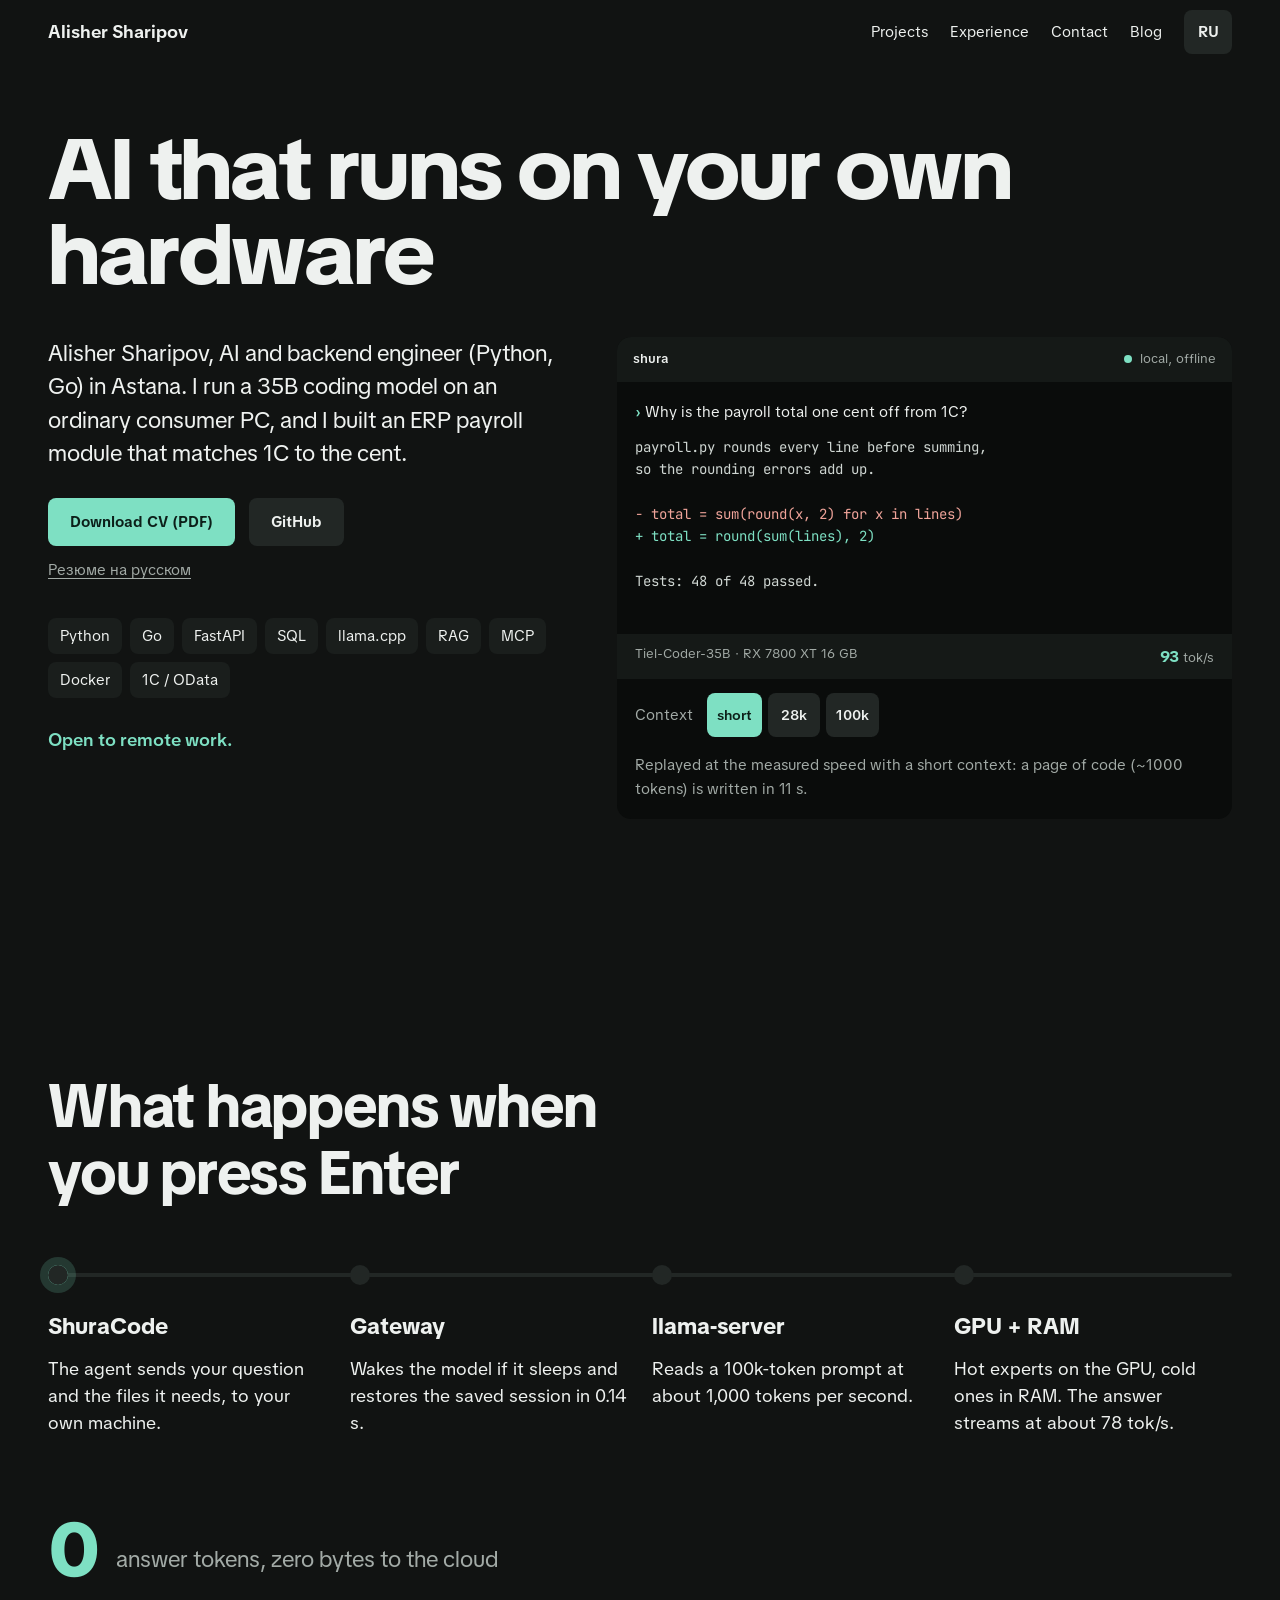
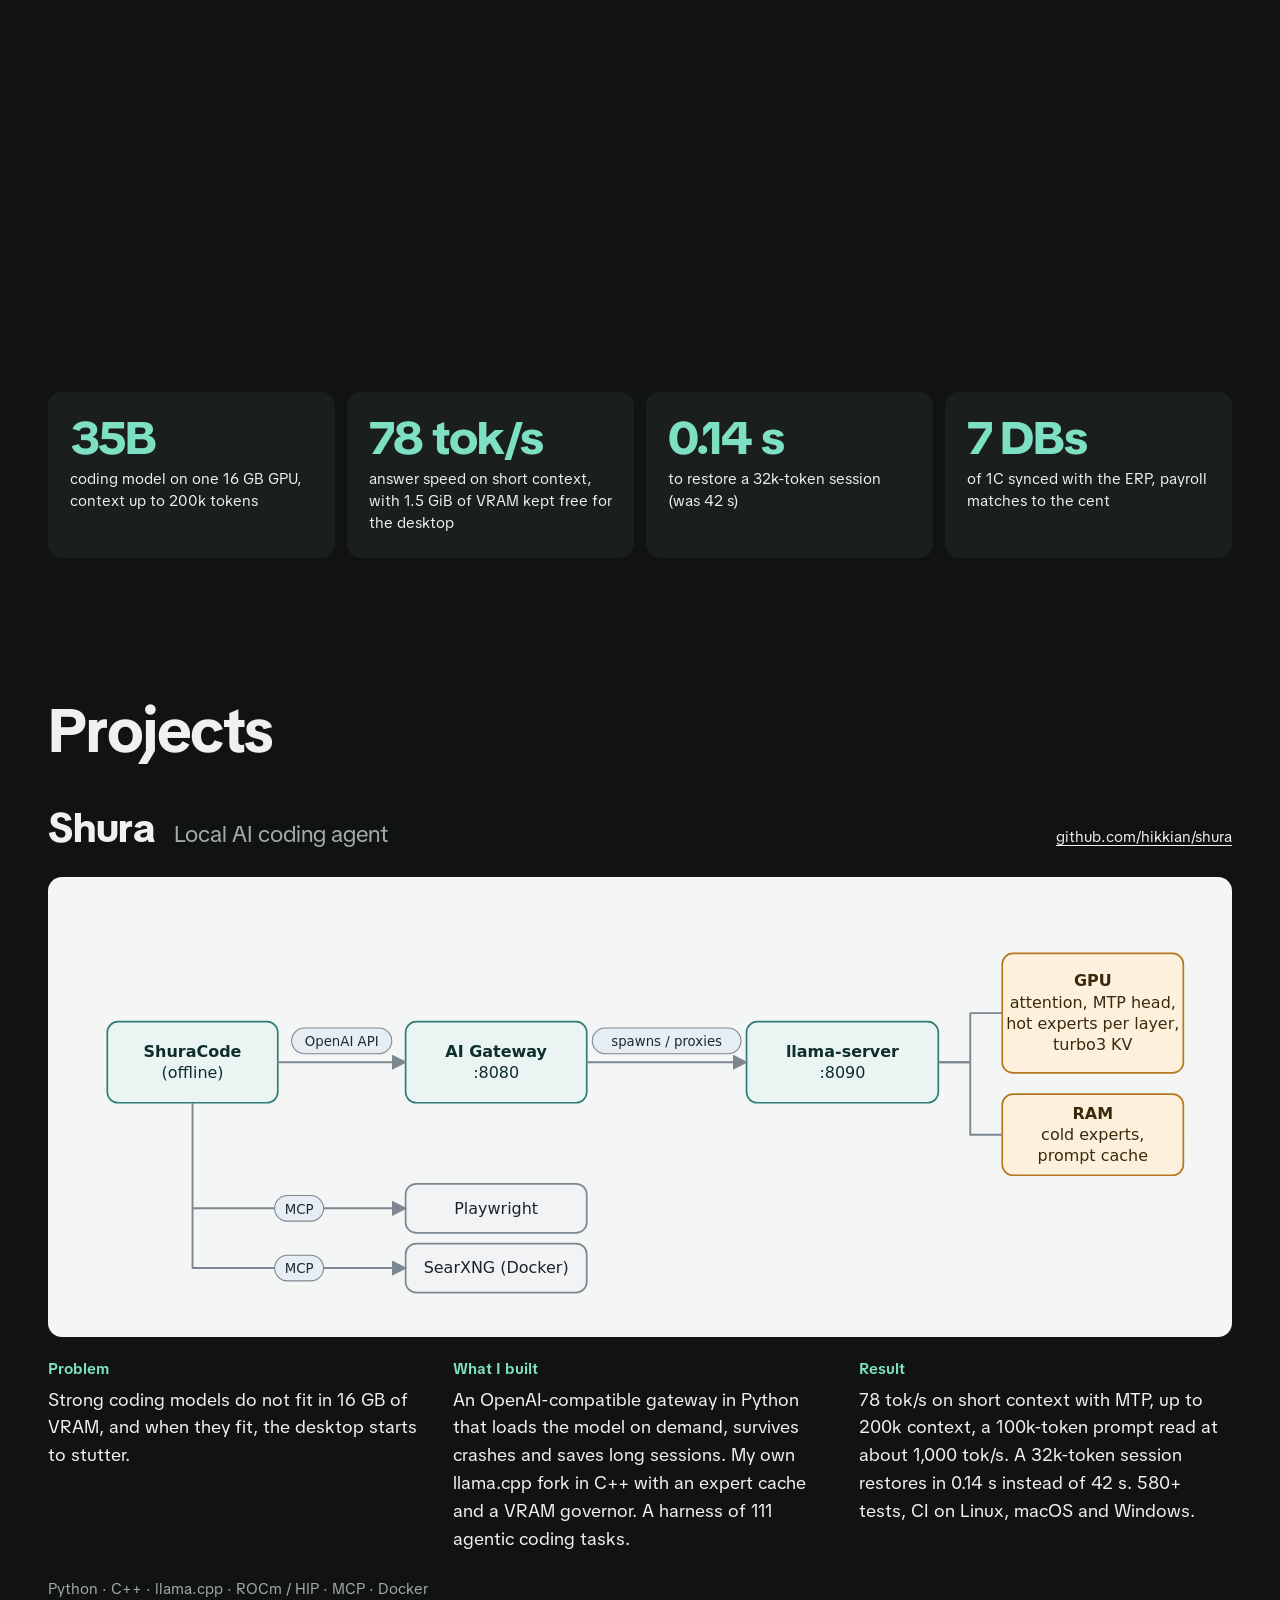
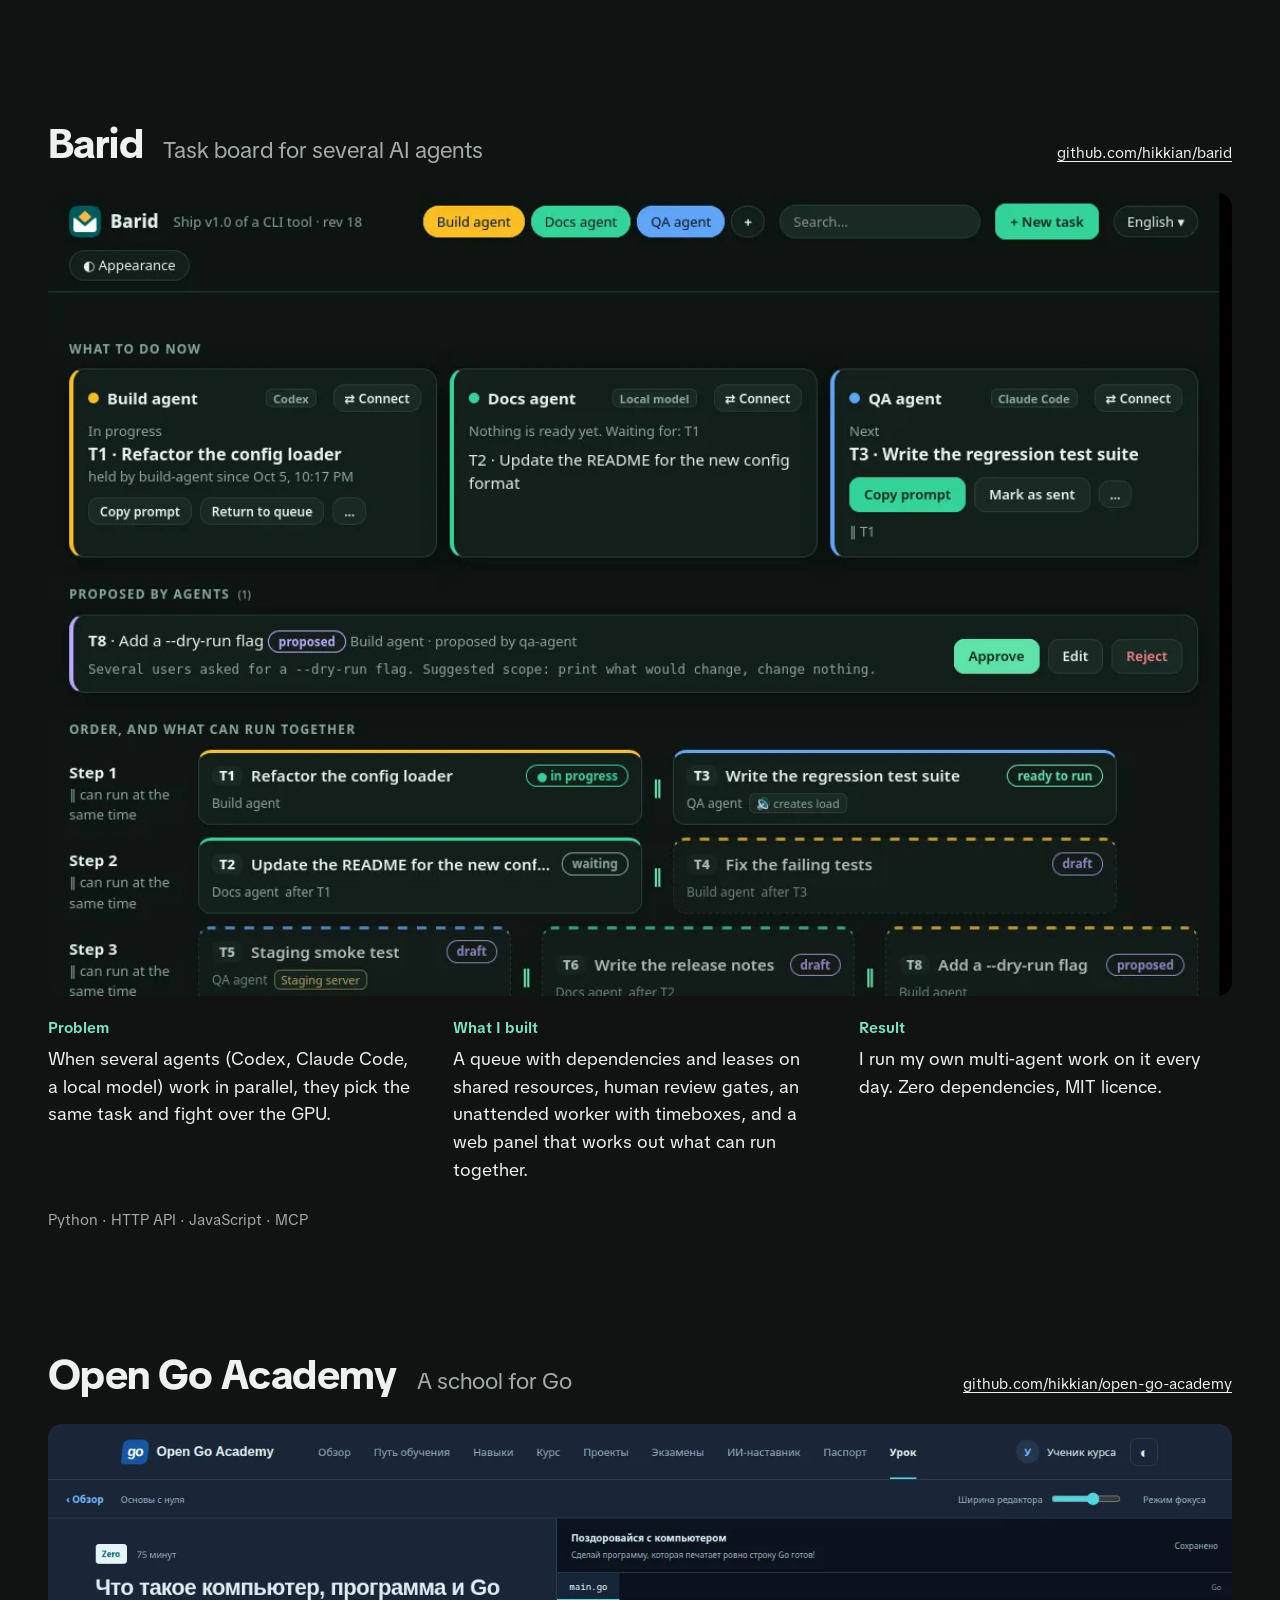
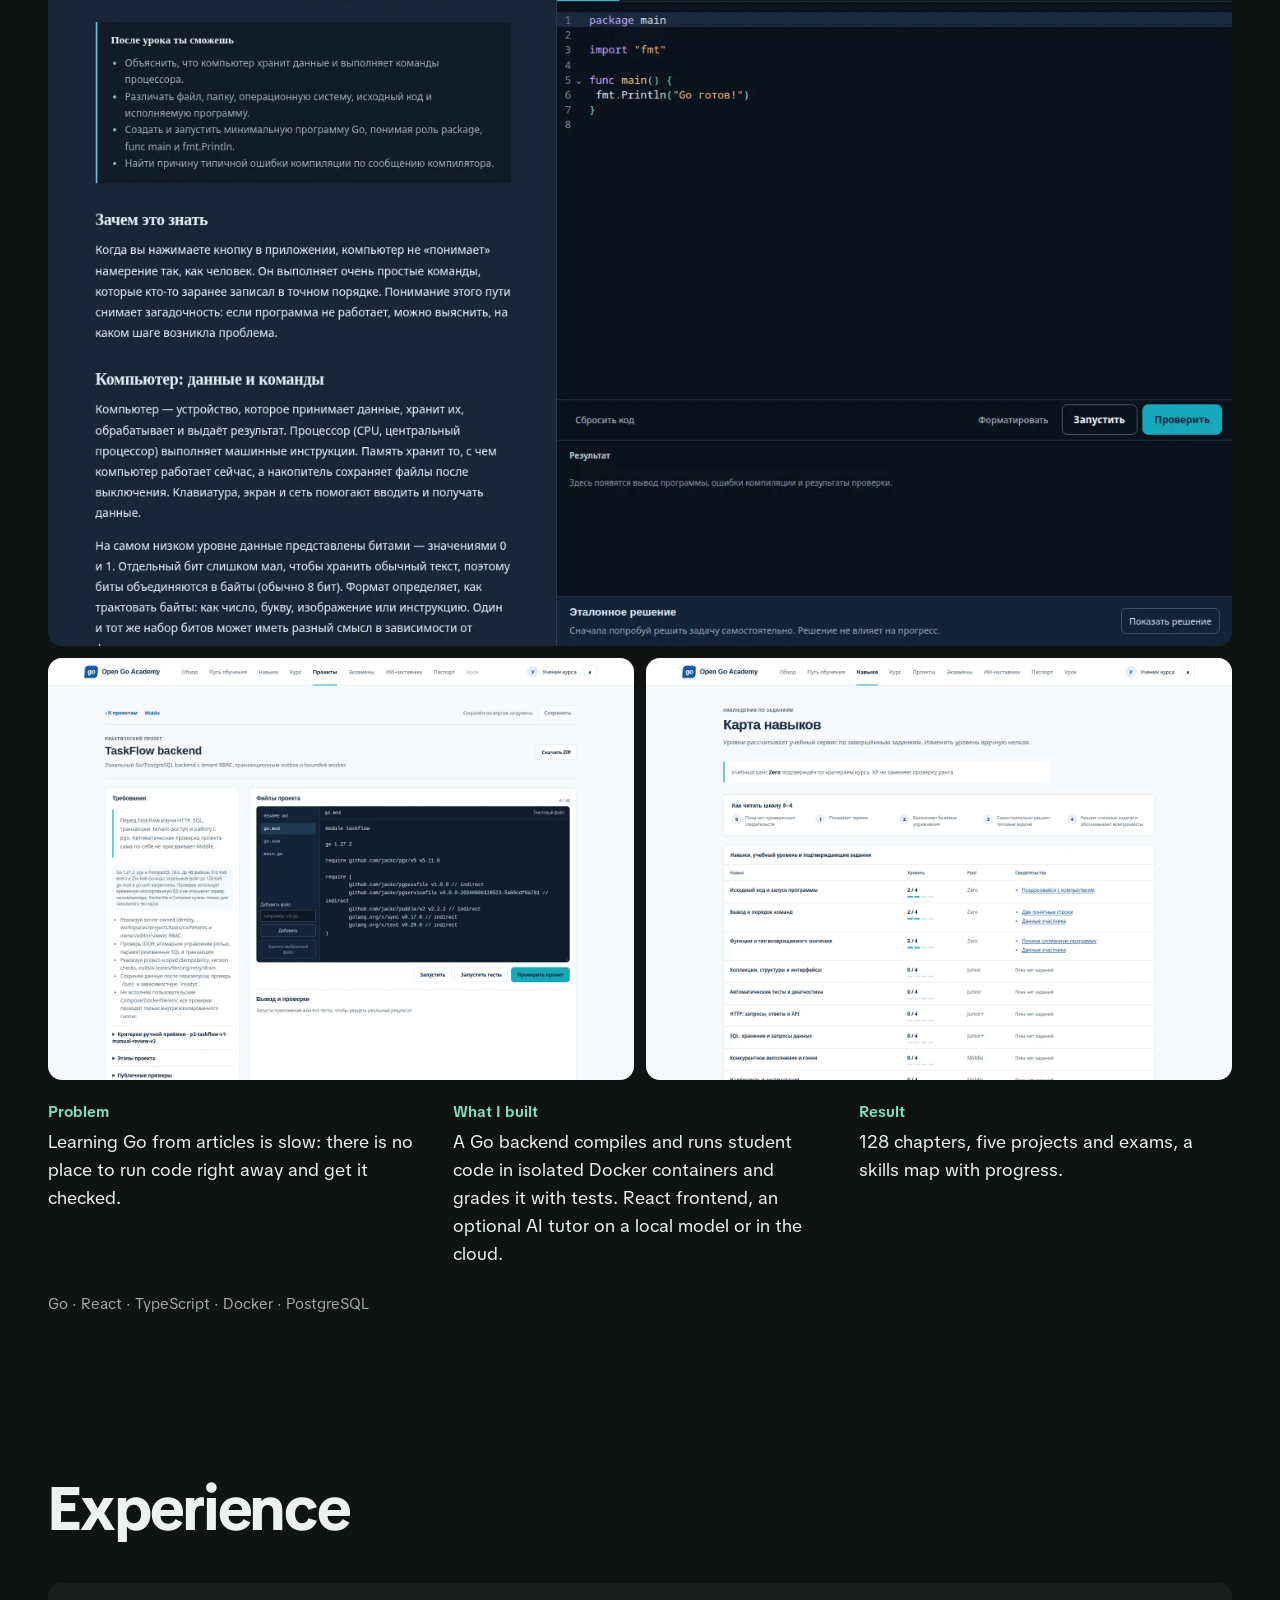
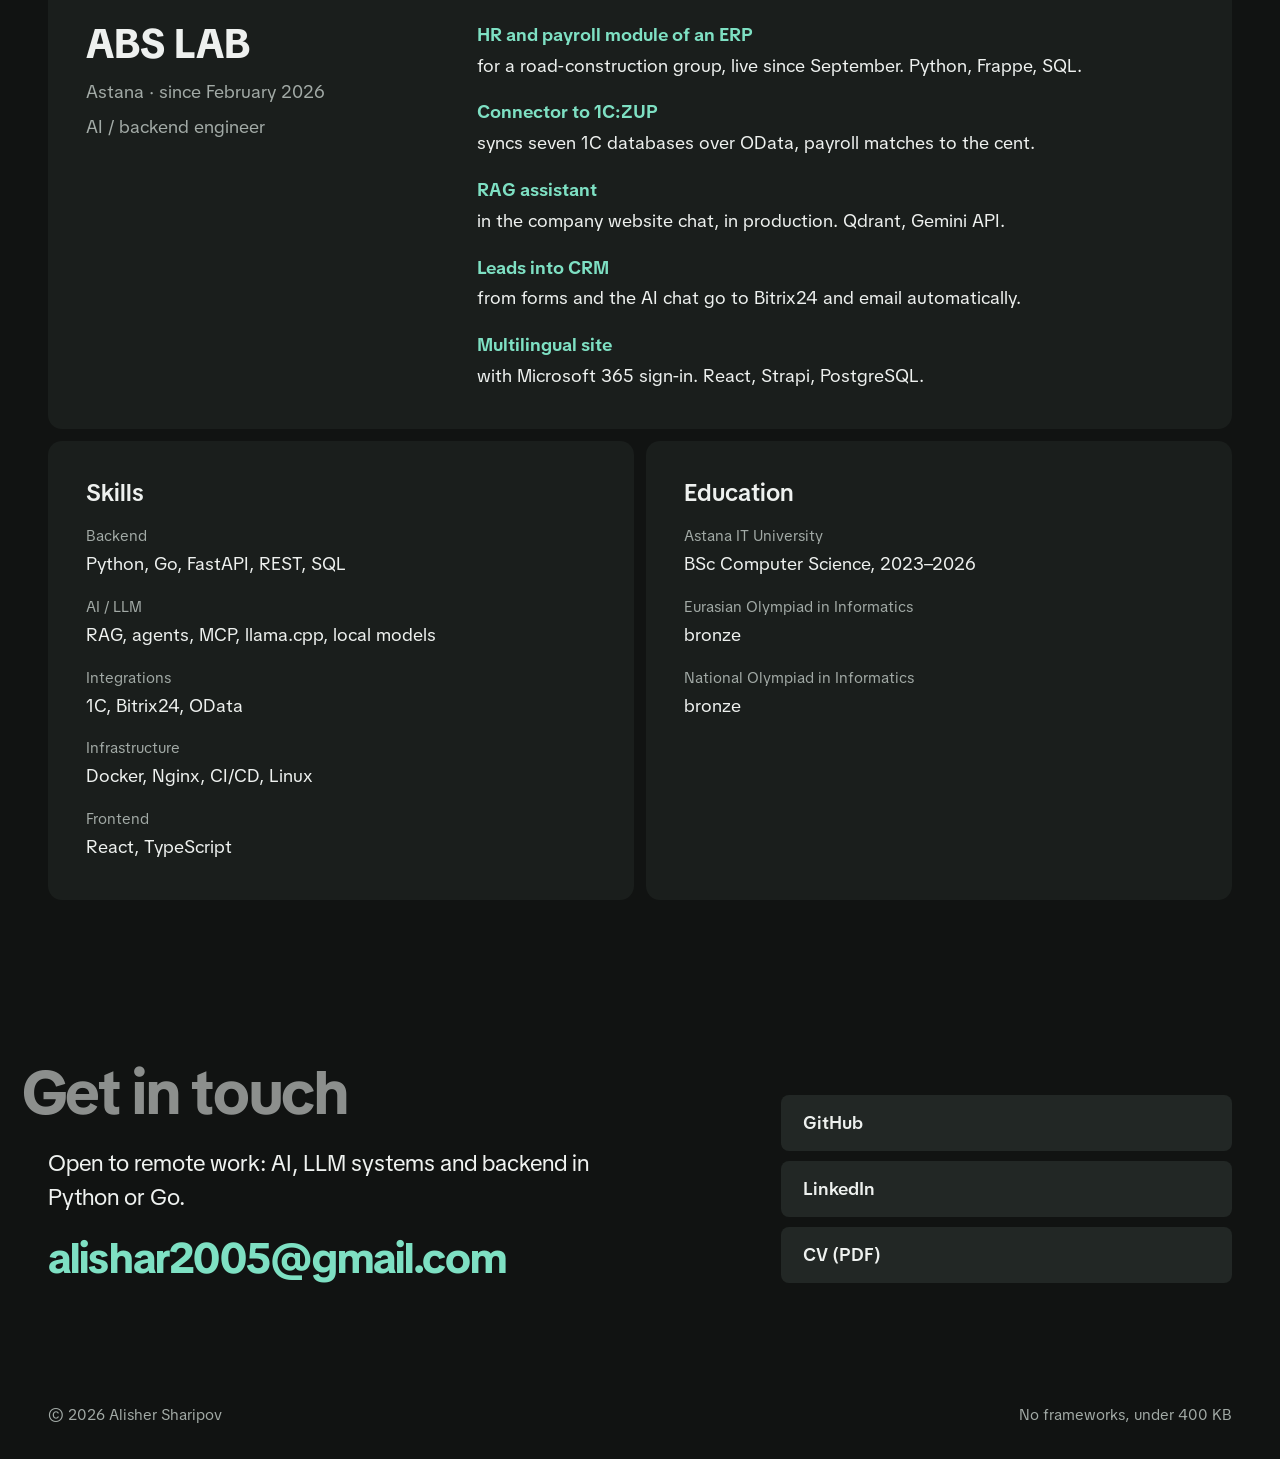
==== commit 721674a9: "Contact: remove the phone number from the site and public CVs" ====
--- a/index.html
+++ b/index.html
@@ -211,7 +211,6 @@
     <a class="mail" href="mailto:alishar2005@gmail.com">alishar2005@gmail.com</a>
   </div>
   <ul class="contact-list">
-    <li><a href="tel:+77711665117">+7 771 166 5117</a></li>
     <li><a href="https://github.com/hikkian">GitHub</a></li>
     <li><a href="https://www.linkedin.com/in/hikkian/">LinkedIn</a></li>
     <li><a href="cv/Alisher_Sharipov_AI_Backend_EN.pdf" data-ru-href="cv/Alisher_Sharipov_AI_Backend_RU.pdf" data-ru="Резюме (PDF)">CV (PDF)</a></li>
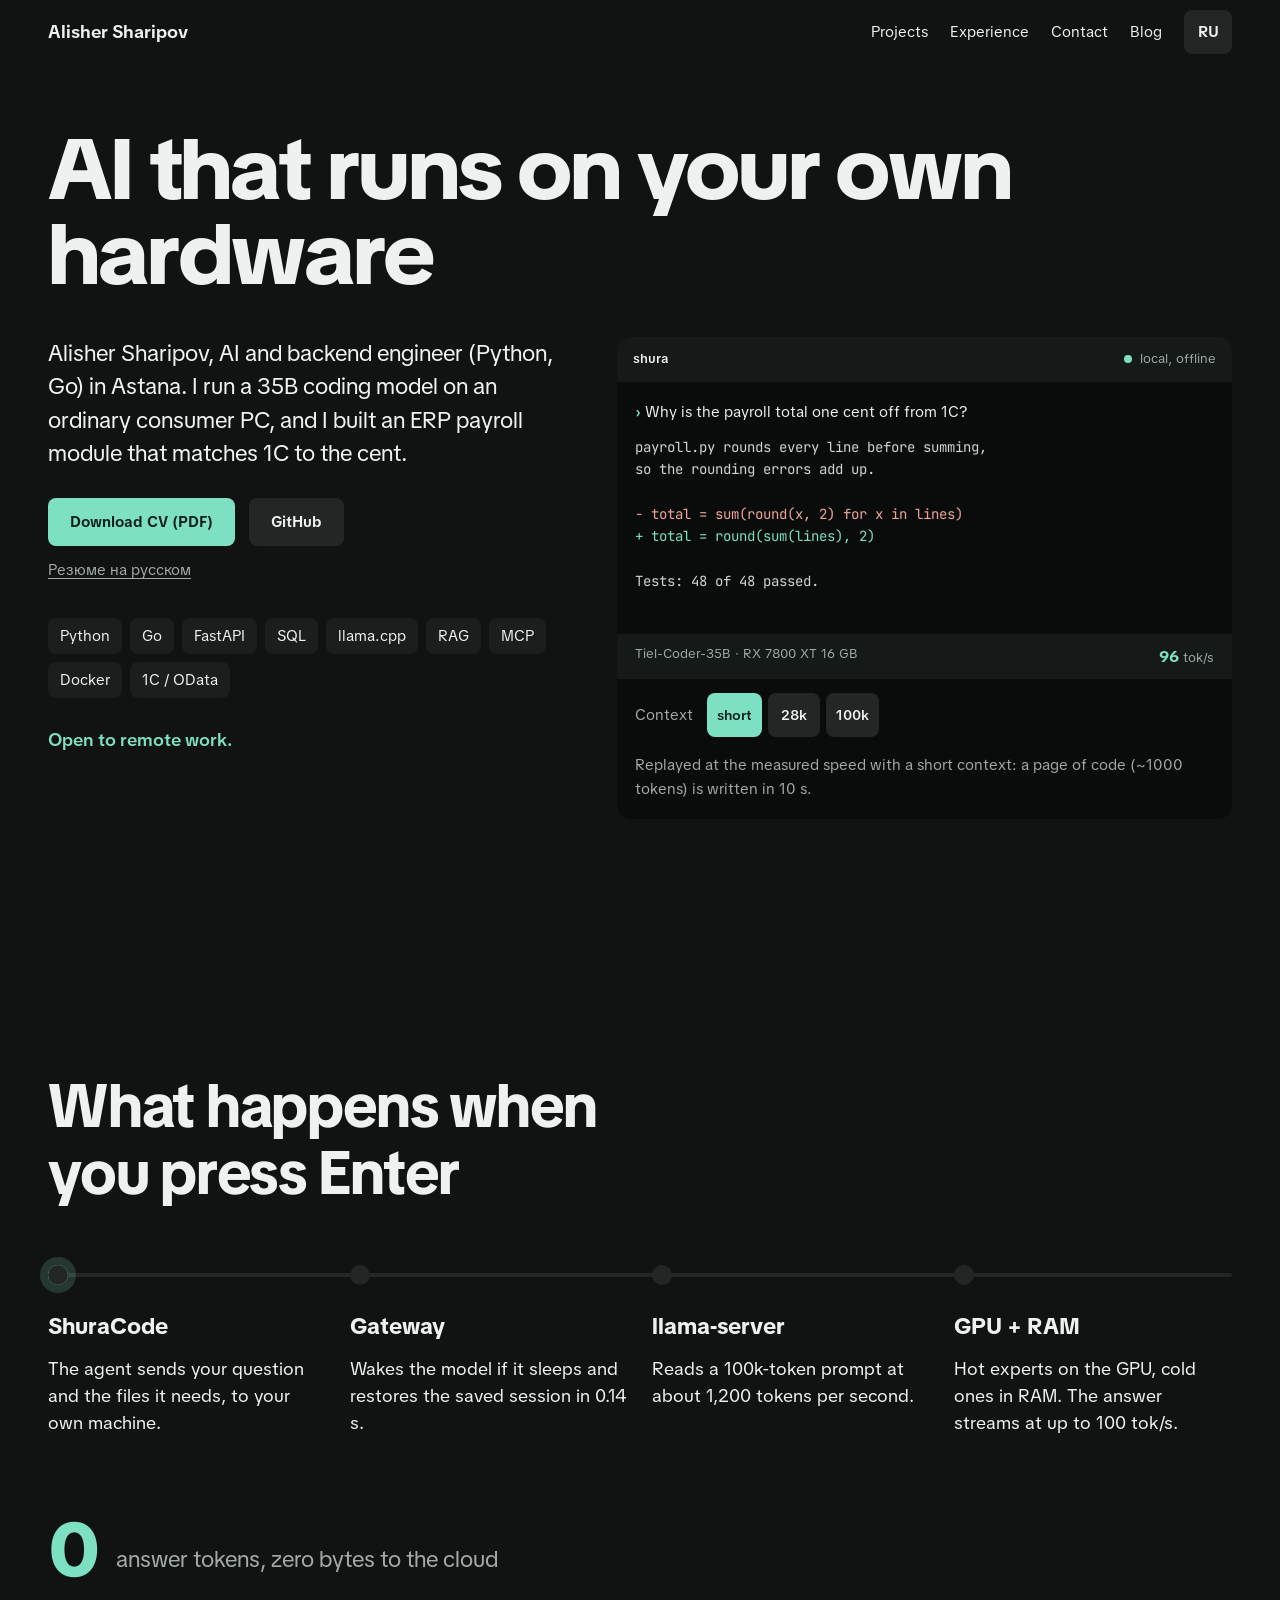
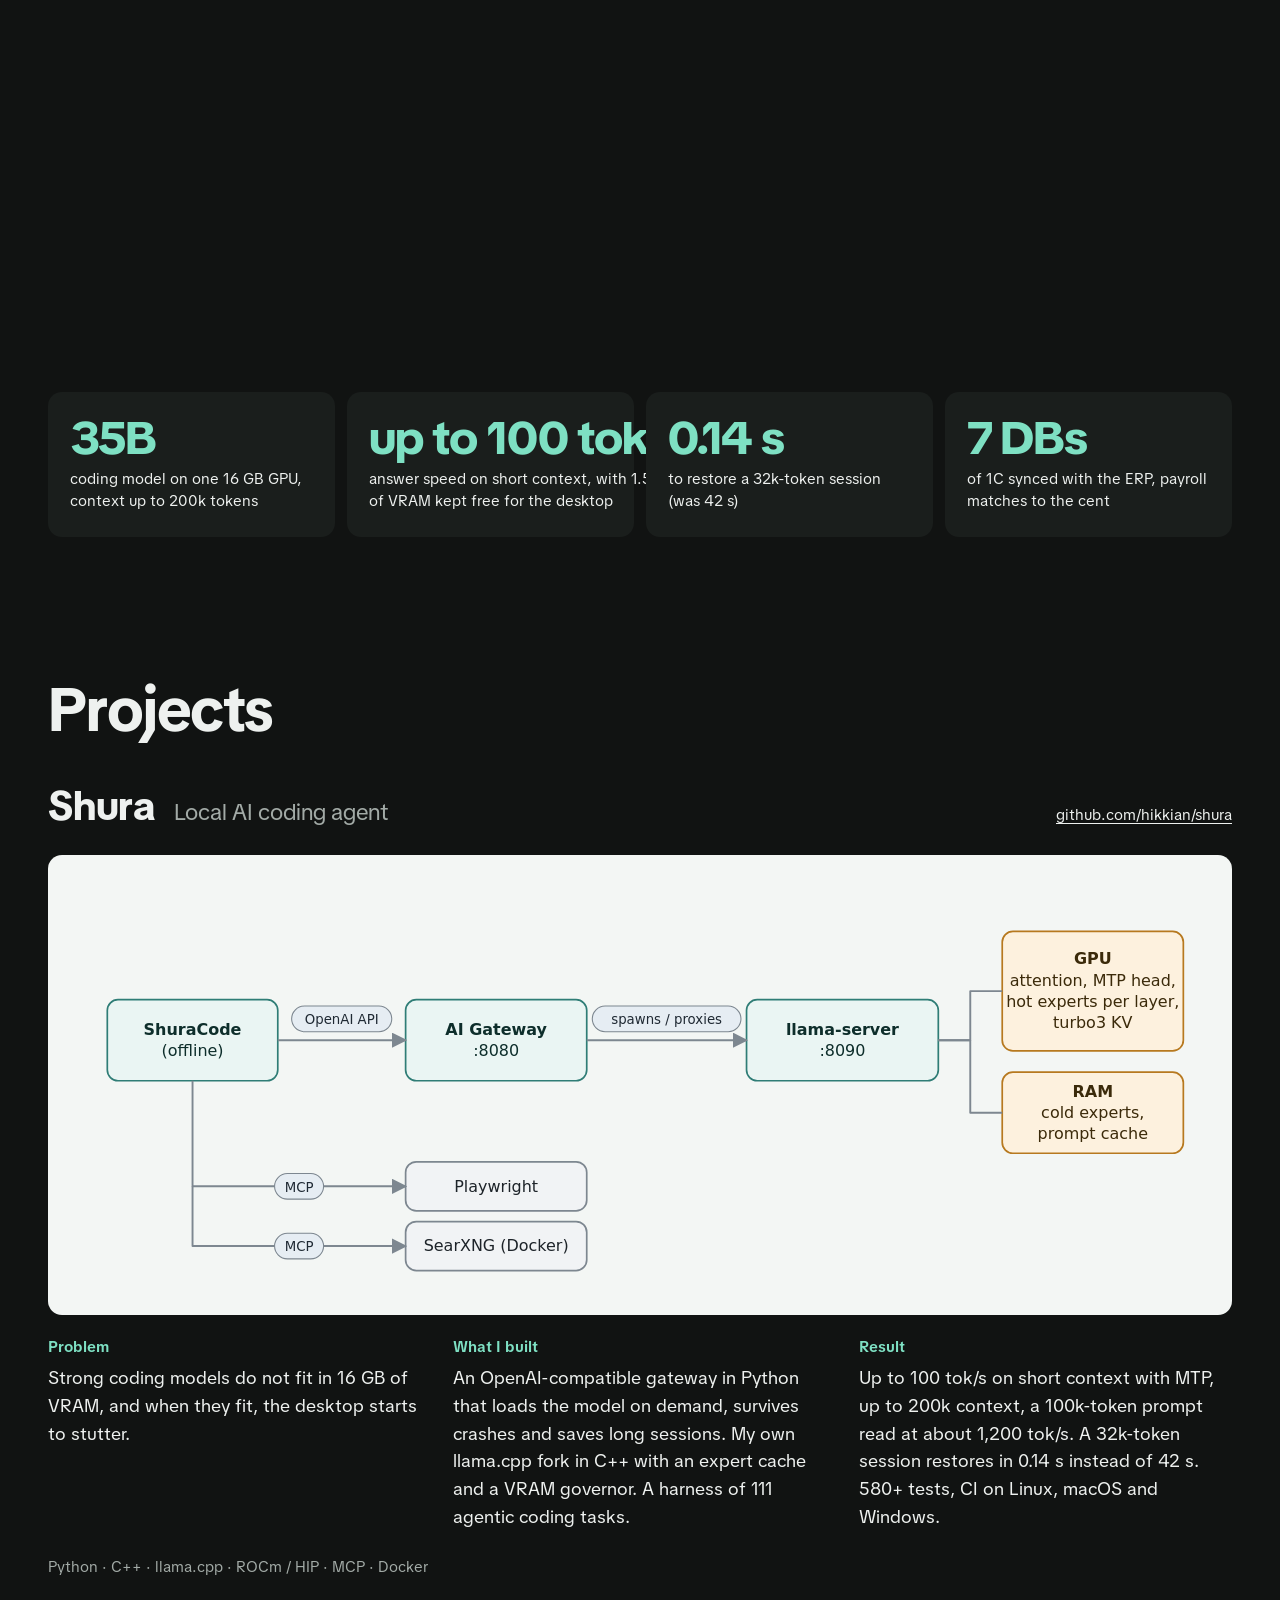
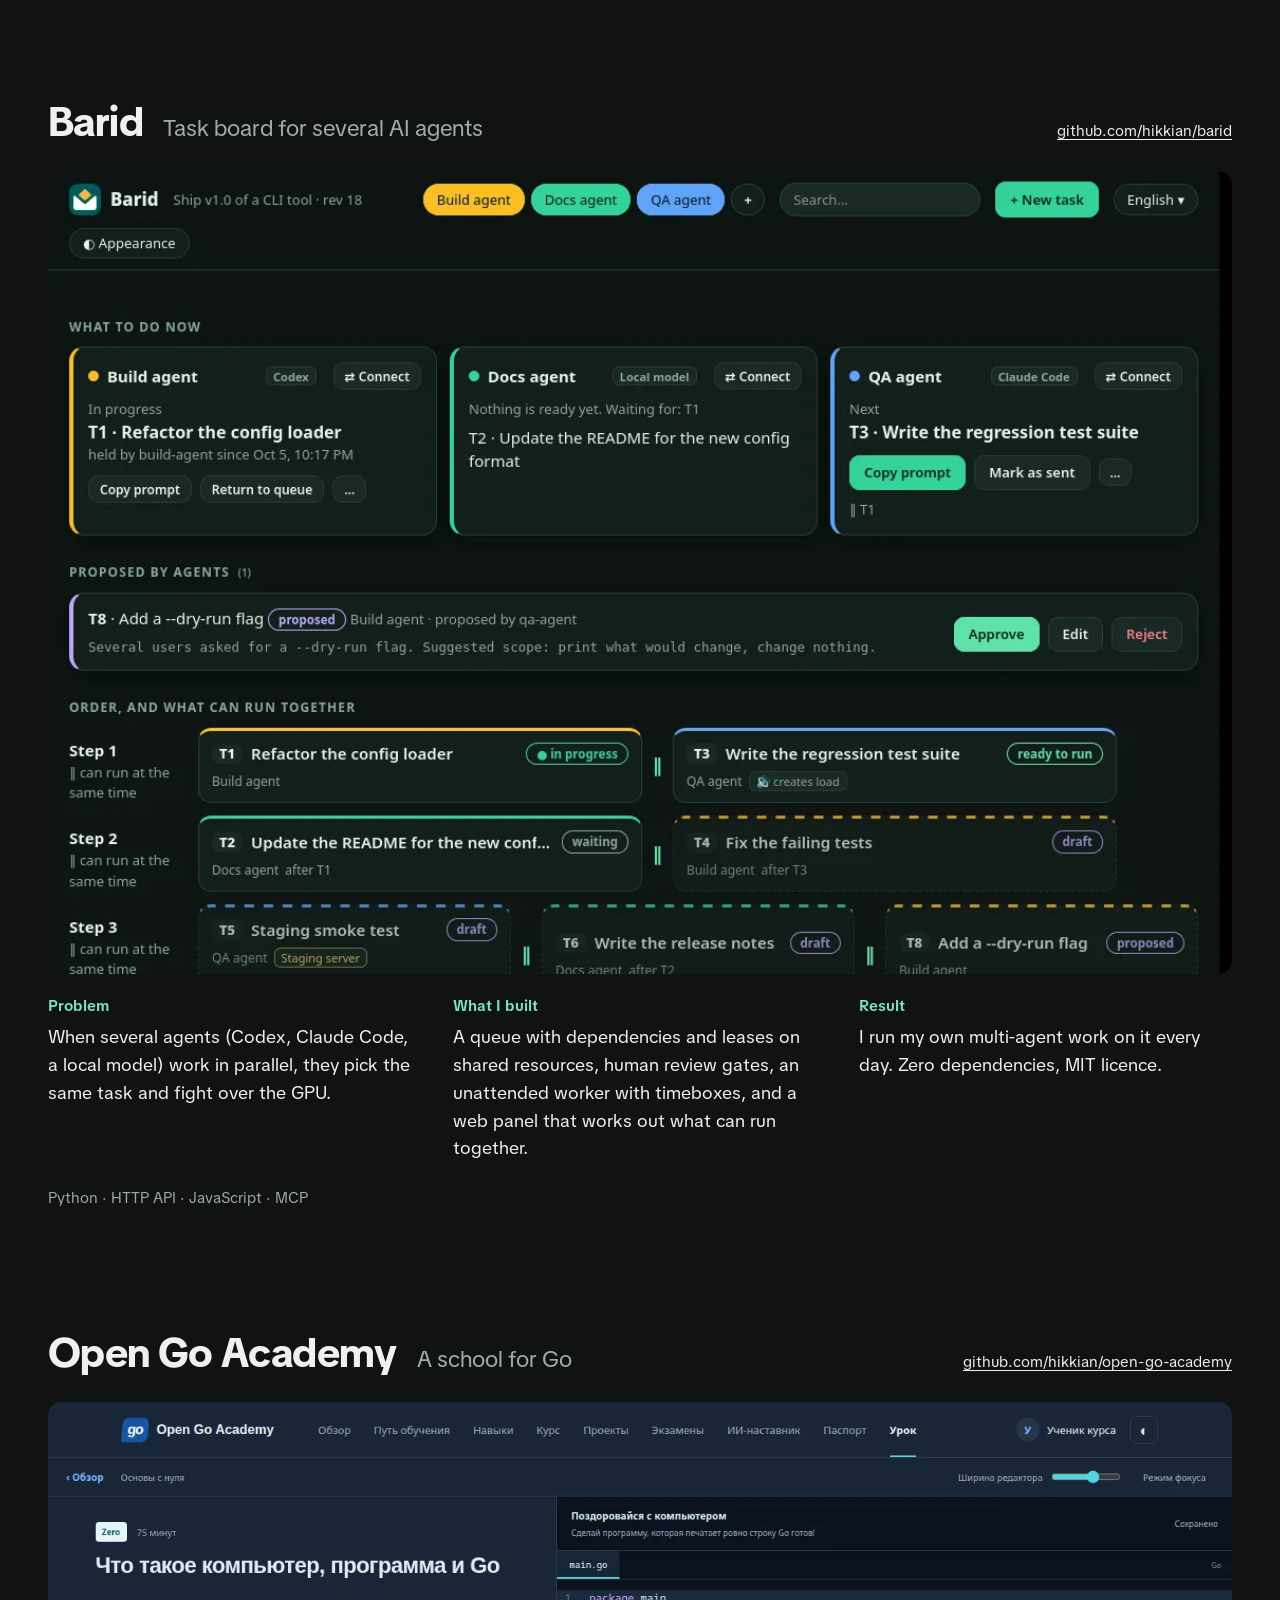
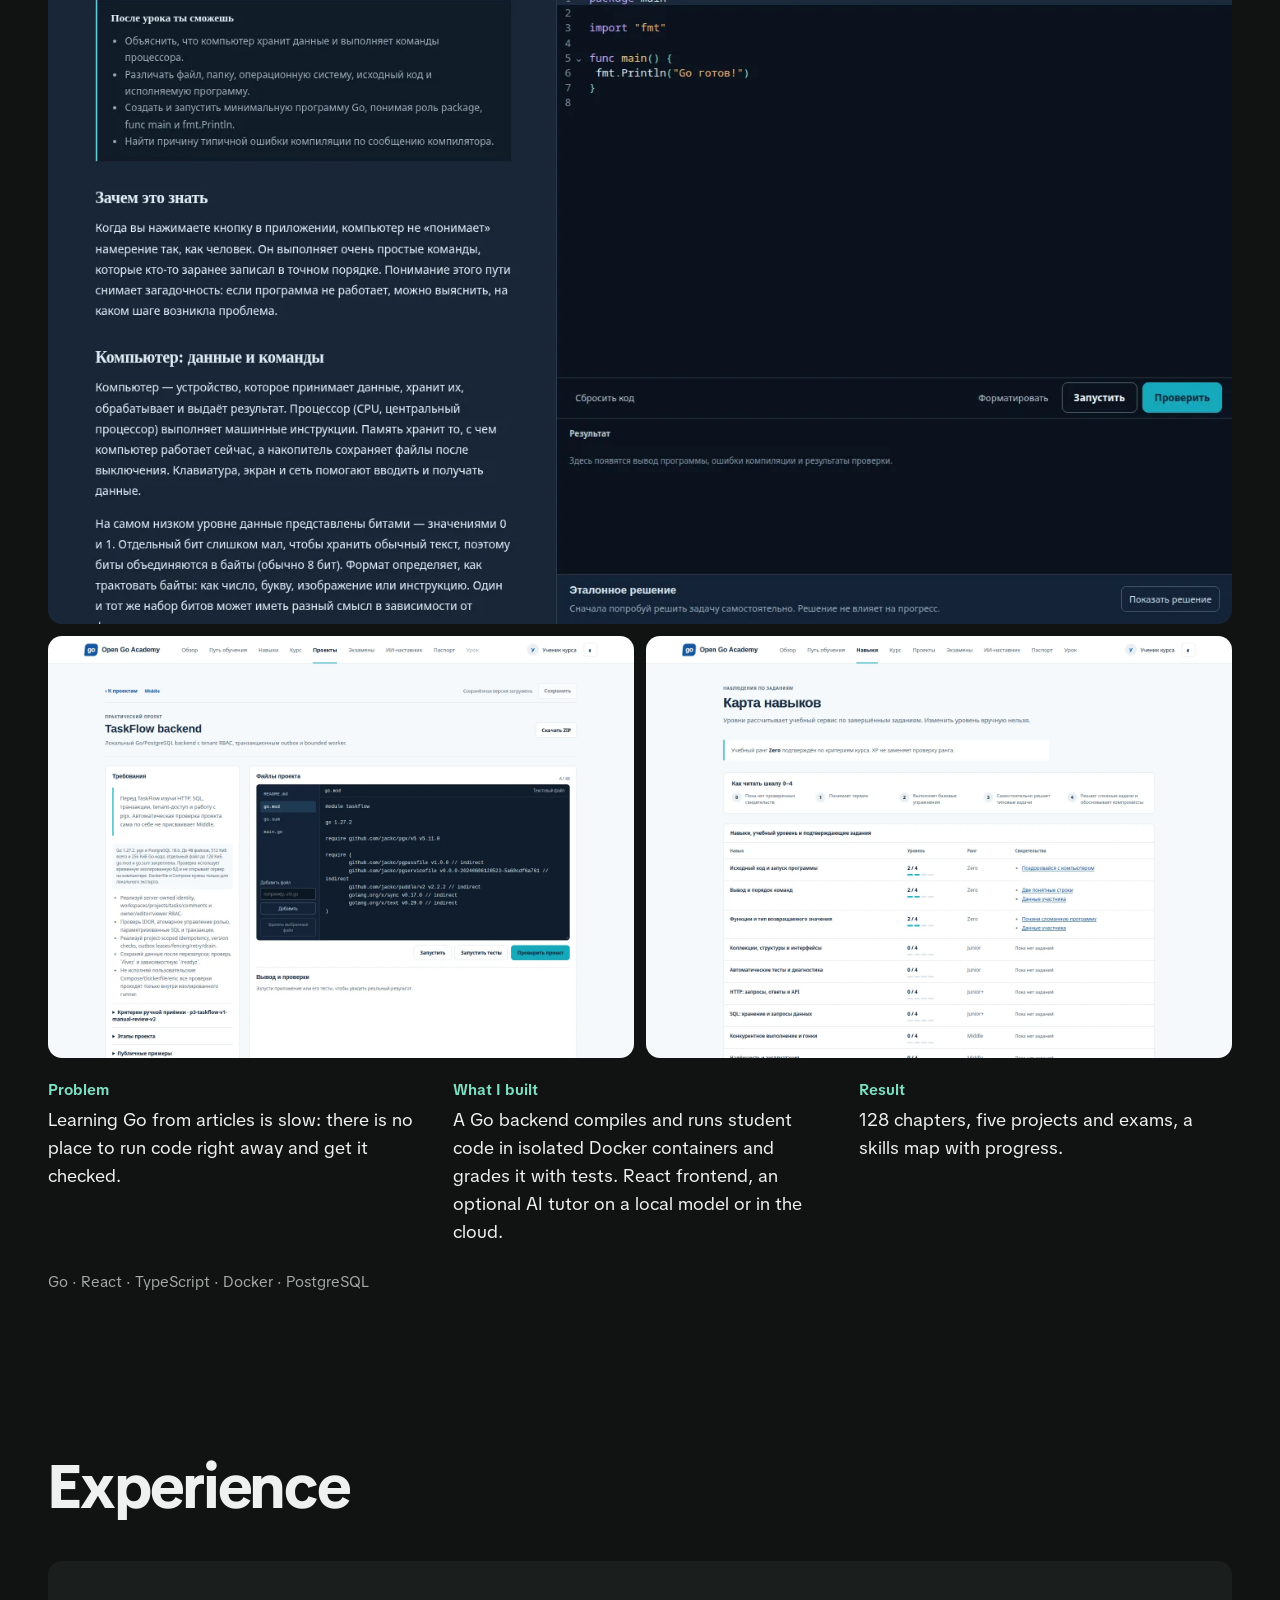
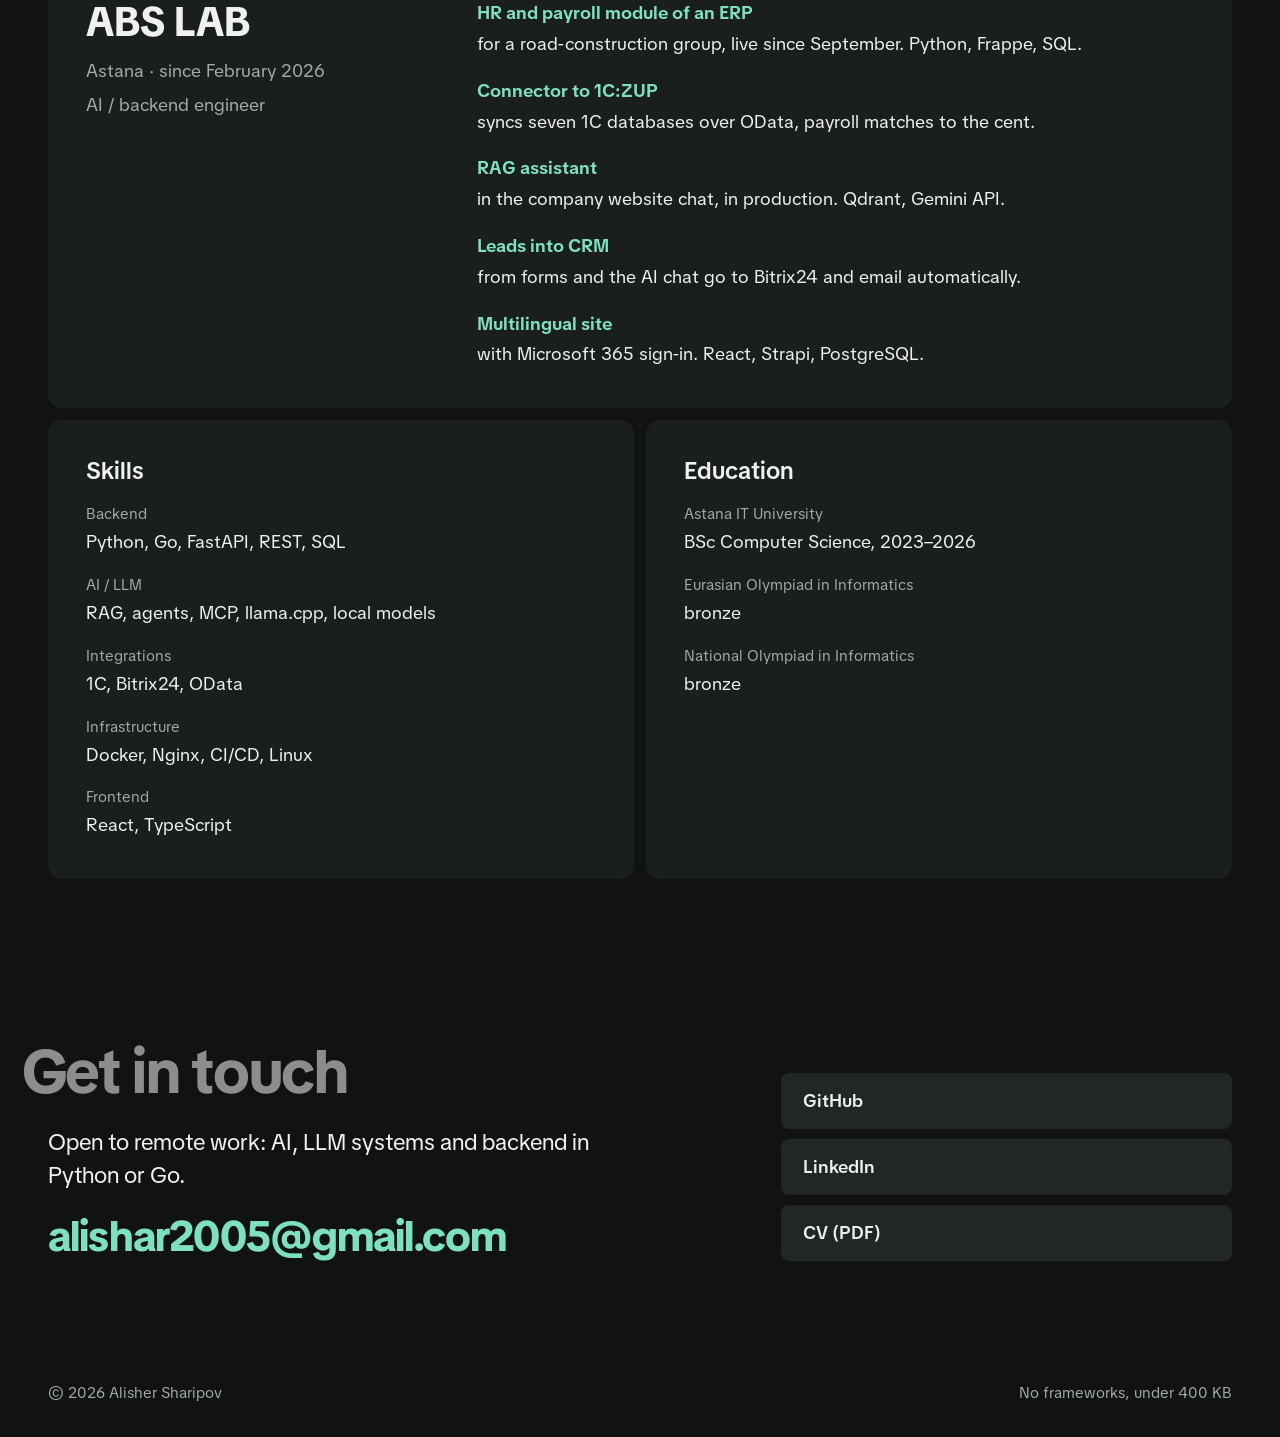
==== commit 78299466: "Update Shura speed numbers (ROCm 10.1, MTP) and CV" ====
--- a/index.html
+++ b/index.html
@@ -70,7 +70,7 @@
     </div>
     <div class="term-status">
       <span>Tiel-Coder-35B · RX 7800 XT 16 GB</span>
-      <span><b id="tps">78</b> tok/s</span>
+      <span><b id="tps">96</b> tok/s</span>
     </div>
     <div class="term-ctx">
       <span class="ctx-label" data-ru="Контекст">Context</span>
@@ -93,8 +93,8 @@
         <ol class="flow-nodes">
           <li data-at="0.02"><b>ShuraCode</b><span data-ru="Агент отправляет вопрос и нужные файлы на ваш же компьютер.">The agent sends your question and the files it needs, to your own machine.</span></li>
           <li data-at="0.27"><b data-ru="Шлюз">Gateway</b><span data-ru="Будит модель, если она спит, и поднимает сохранённую сессию за 0,14 с.">Wakes the model if it sleeps and restores the saved session in 0.14 s.</span></li>
-          <li data-at="0.52"><b>llama-server</b><span data-ru="Читает промпт на 100k токенов со скоростью около 1000 токенов в секунду.">Reads a 100k-token prompt at about 1,000 tokens per second.</span></li>
-          <li data-at="0.77"><b data-ru="GPU + RAM">GPU + RAM</b><span data-ru="Горячие эксперты на видеокарте, холодные в памяти. Ответ идёт со скоростью около 78 ток/с.">Hot experts on the GPU, cold ones in RAM. The answer streams at about 78 tok/s.</span></li>
+          <li data-at="0.52"><b>llama-server</b><span data-ru="Читает промпт на 100k токенов со скоростью около 1200 токенов в секунду.">Reads a 100k-token prompt at about 1,200 tokens per second.</span></li>
+          <li data-at="0.77"><b data-ru="GPU + RAM">GPU + RAM</b><span data-ru="Горячие эксперты на видеокарте, холодные в памяти. Ответ идёт со скоростью до 100 ток/с.">Hot experts on the GPU, cold ones in RAM. The answer streams at up to 100 tok/s.</span></li>
         </ol>
       </div>
       <p class="flow-count"><b id="flow-tokens">0</b> <span data-ru="токенов ответа, ни одного байта в облако">answer tokens, zero bytes to the cloud</span></p>
@@ -106,7 +106,7 @@
   <h2 id="numbers-h" class="visually-hidden" data-ru="В цифрах">In numbers</h2>
   <ul>
     <li><b>35B</b><span data-ru="модель для кода на одной видеокарте 16 ГБ, контекст до 200 тыс. токенов">coding model on one 16 GB GPU, context up to 200k tokens</span></li>
-    <li><b data-ru="78 ток/с">78 tok/s</b><span data-ru="скорость ответа на коротком контексте, 1,5 ГиБ видеопамяти остаются рабочему столу">answer speed on short context, with 1.5 GiB of VRAM kept free for the desktop</span></li>
+    <li><b data-ru="до 100 ток/с">up to 100 tok/s</b><span data-ru="скорость ответа на коротком контексте, 1,5 ГиБ видеопамяти остаются рабочему столу">answer speed on short context, with 1.5 GiB of VRAM kept free for the desktop</span></li>
     <li><b data-ru="0,14 с">0.14 s</b><span data-ru="восстановить сессию на 32 тыс. токенов (было 42 с)">to restore a 32k-token session (was 42 s)</span></li>
     <li><b data-ru="7 баз">7 DBs</b><span data-ru="1С синхронизируются с ERP, расчёт сходится до копейки">of 1C synced with the ERP, payroll matches to the cent</span></li>
   </ul>
@@ -125,7 +125,7 @@
     <div class="case-cols">
       <div><h4 data-ru="Задача">Problem</h4><p data-ru="Сильные модели для кода не помещаются в 16 ГБ видеопамяти, а если помещаются, то рабочий стол начинает тормозить.">Strong coding models do not fit in 16 GB of VRAM, and when they fit, the desktop starts to stutter.</p></div>
       <div><h4 data-ru="Что сделал">What I built</h4><p data-ru="OpenAI-совместимый шлюз на Python: грузит модель по запросу, переживает сбои, сохраняет длинные сессии. Свой форк llama.cpp на C++ с кешем экспертов и контролем видеопамяти. Набор из 111 агентных задач для оценки.">An OpenAI-compatible gateway in Python that loads the model on demand, survives crashes and saves long sessions. My own llama.cpp fork in C++ with an expert cache and a VRAM governor. A harness of 111 agentic coding tasks.</p></div>
-      <div><h4 data-ru="Результат">Result</h4><p data-ru="78 ток/с на коротком контексте с MTP, контекст до 200k, промпт на 100k читается со скоростью около 1000 ток/с. Сессия на 32k токенов восстанавливается за 0,14 с вместо 42 с. 580+ тестов, CI на Linux, macOS и Windows.">78 tok/s on short context with MTP, up to 200k context, a 100k-token prompt read at about 1,000 tok/s. A 32k-token session restores in 0.14 s instead of 42 s. 580+ tests, CI on Linux, macOS and Windows.</p></div>
+      <div><h4 data-ru="Результат">Result</h4><p data-ru="до 100 ток/с на коротком контексте с MTP, контекст до 200k, промпт на 100k читается со скоростью около 1200 ток/с. Сессия на 32k токенов восстанавливается за 0,14 с вместо 42 с. 580+ тестов, CI на Linux, macOS и Windows.">Up to 100 tok/s on short context with MTP, up to 200k context, a 100k-token prompt read at about 1,200 tok/s. A 32k-token session restores in 0.14 s instead of 42 s. 580+ tests, CI on Linux, macOS and Windows.</p></div>
     </div>
     <p class="stack">Python · C++ · llama.cpp · ROCm / HIP · MCP · Docker</p>
   </article>
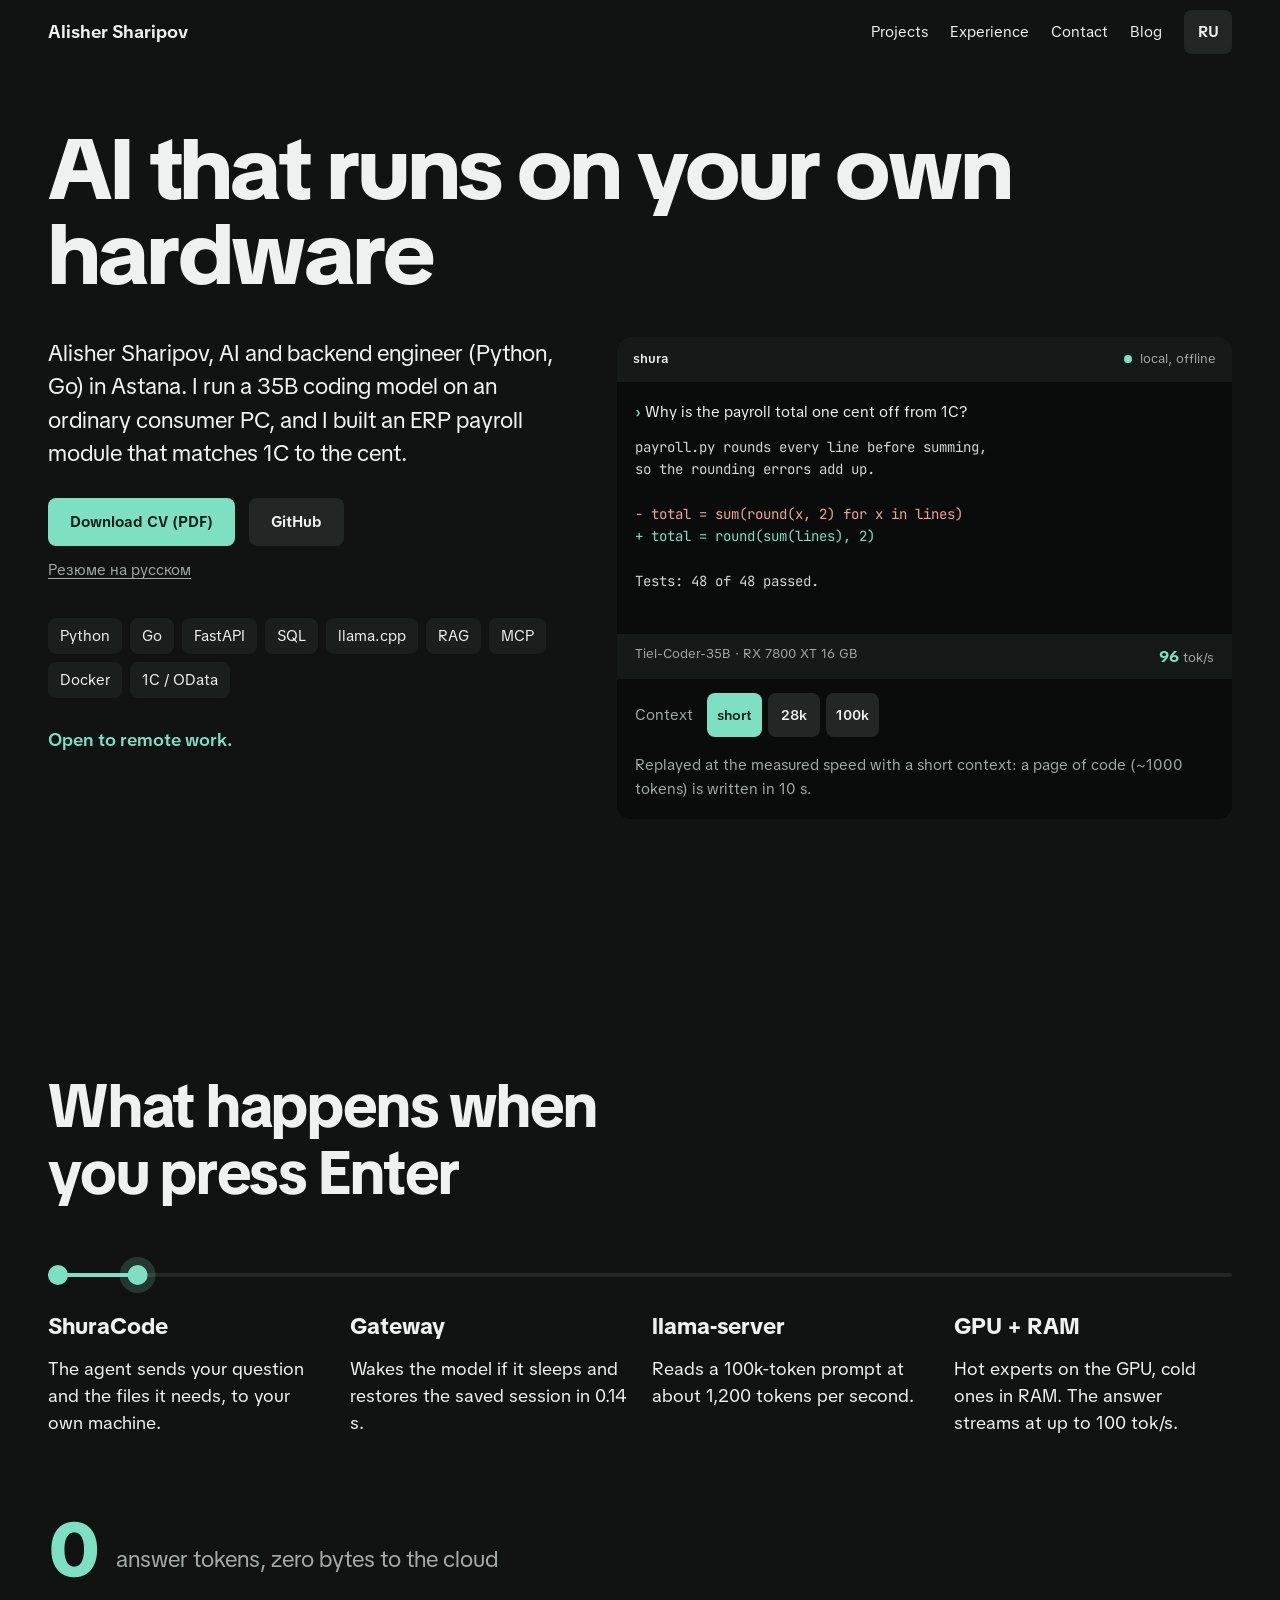
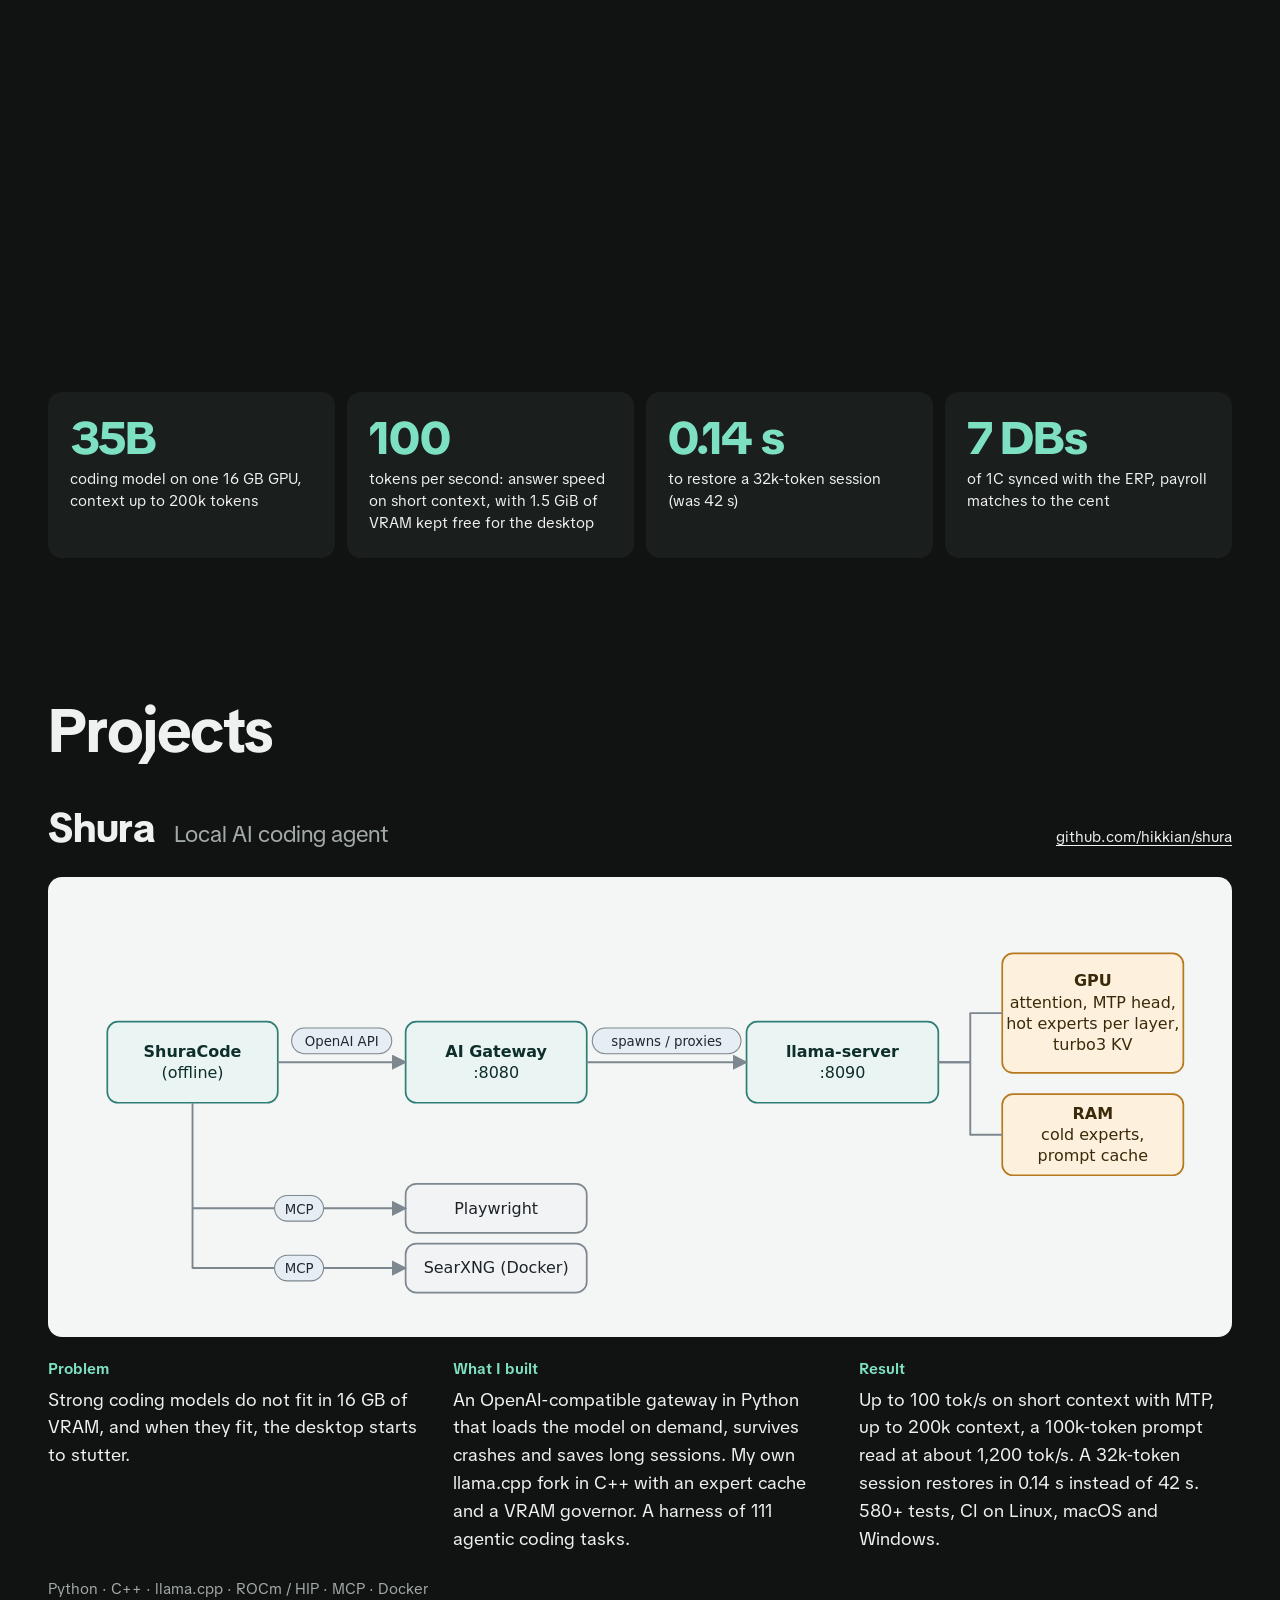
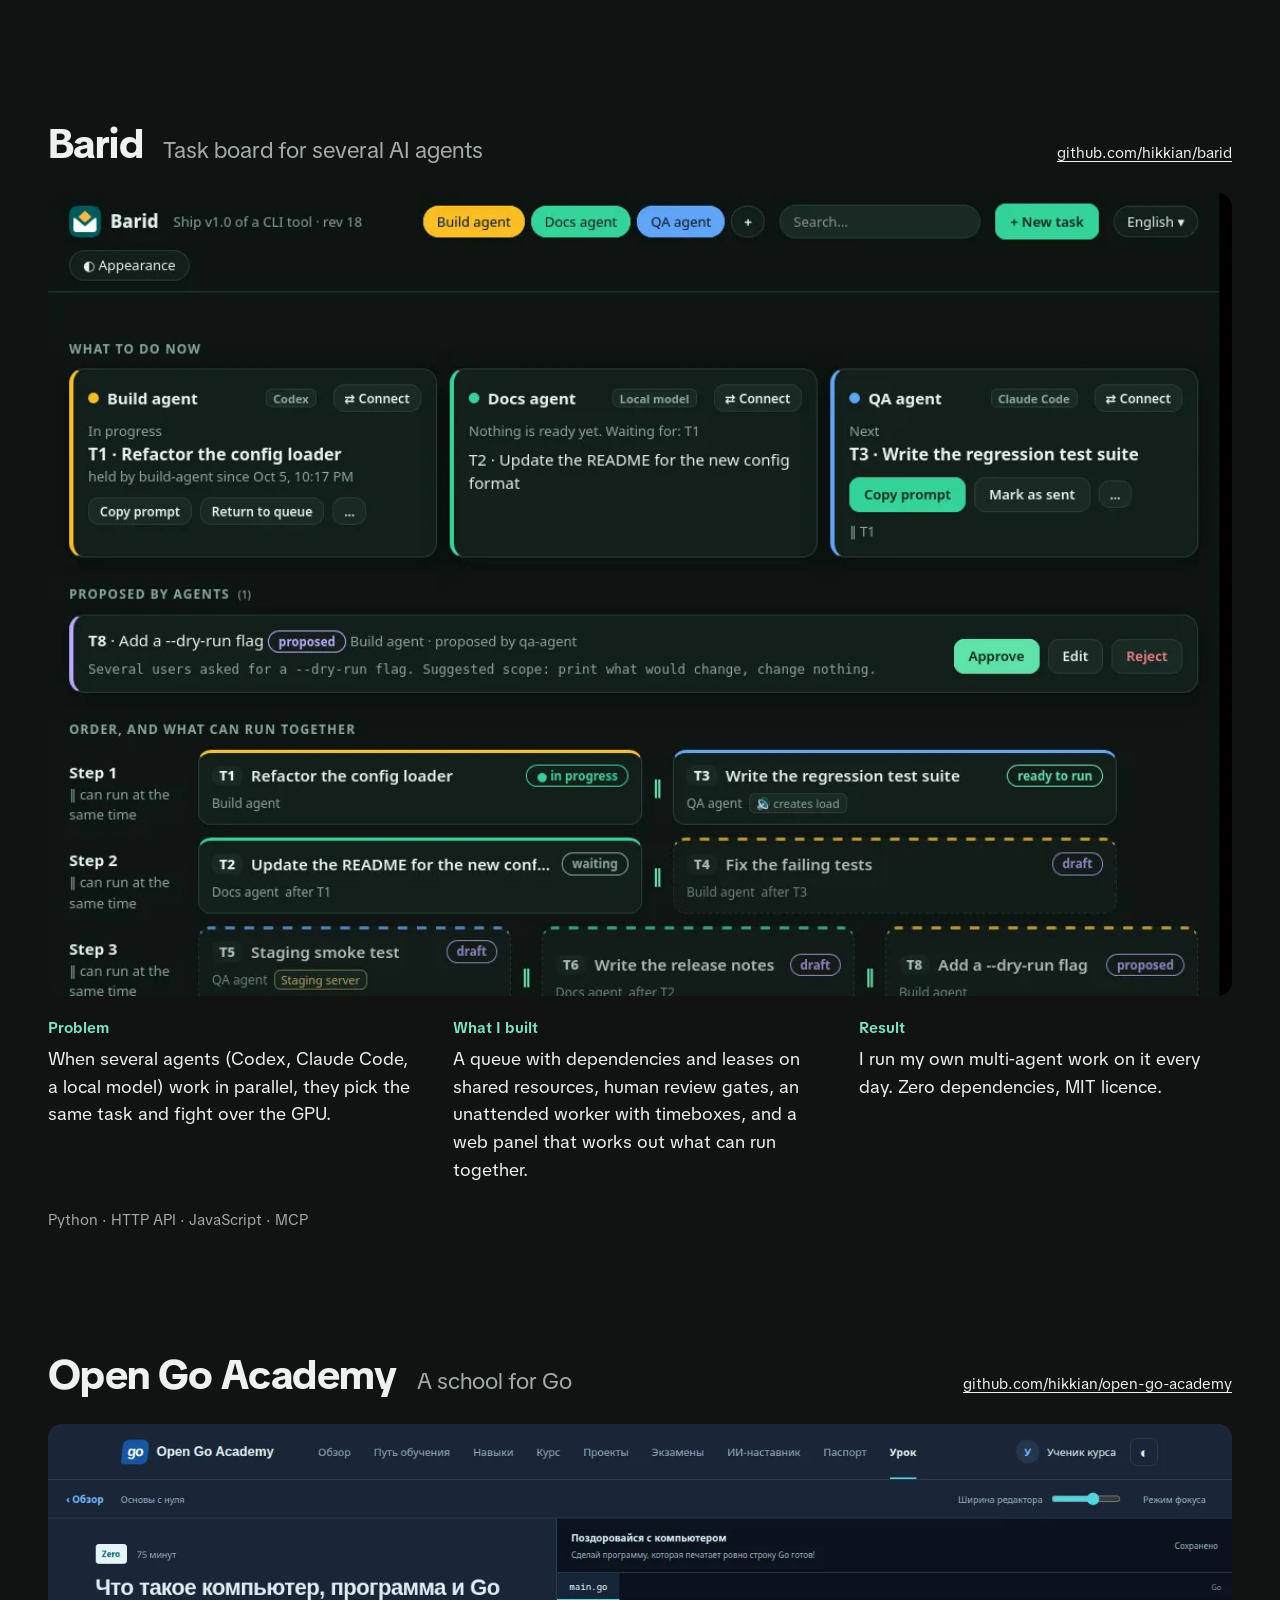
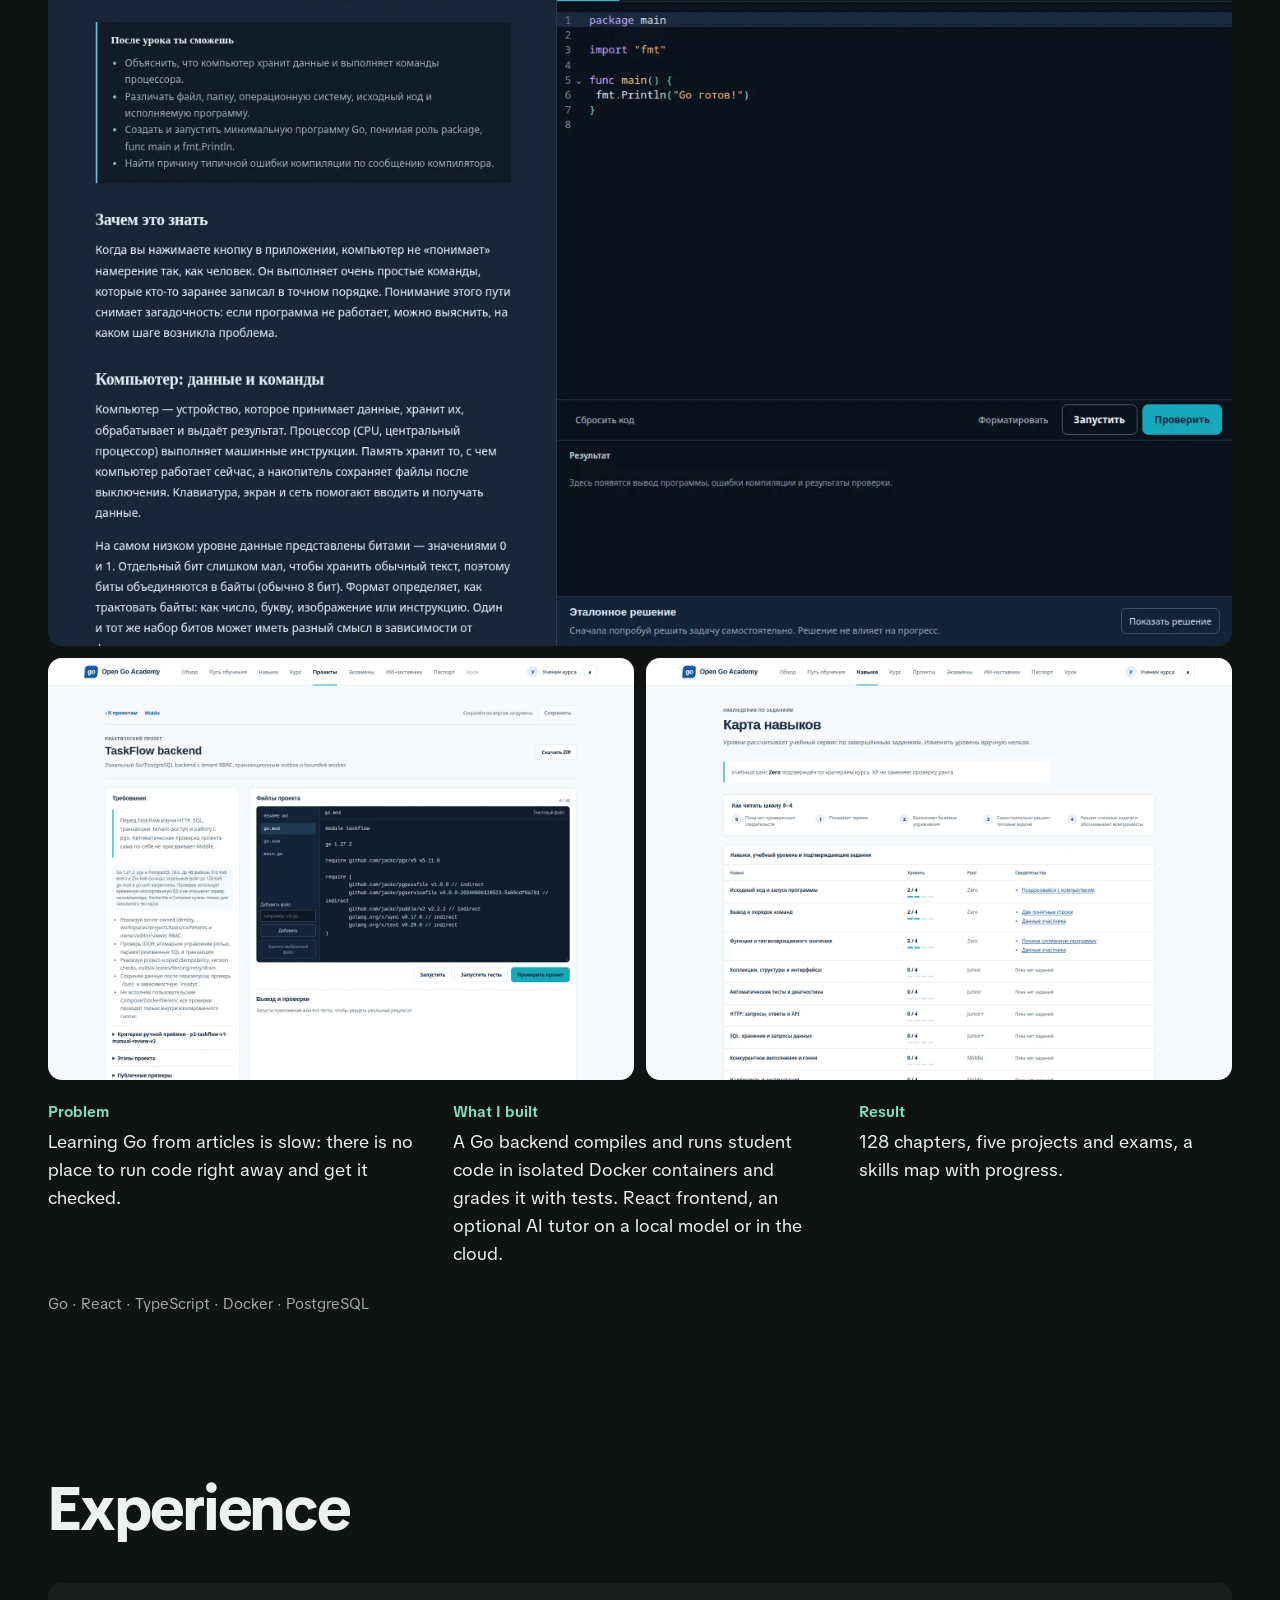
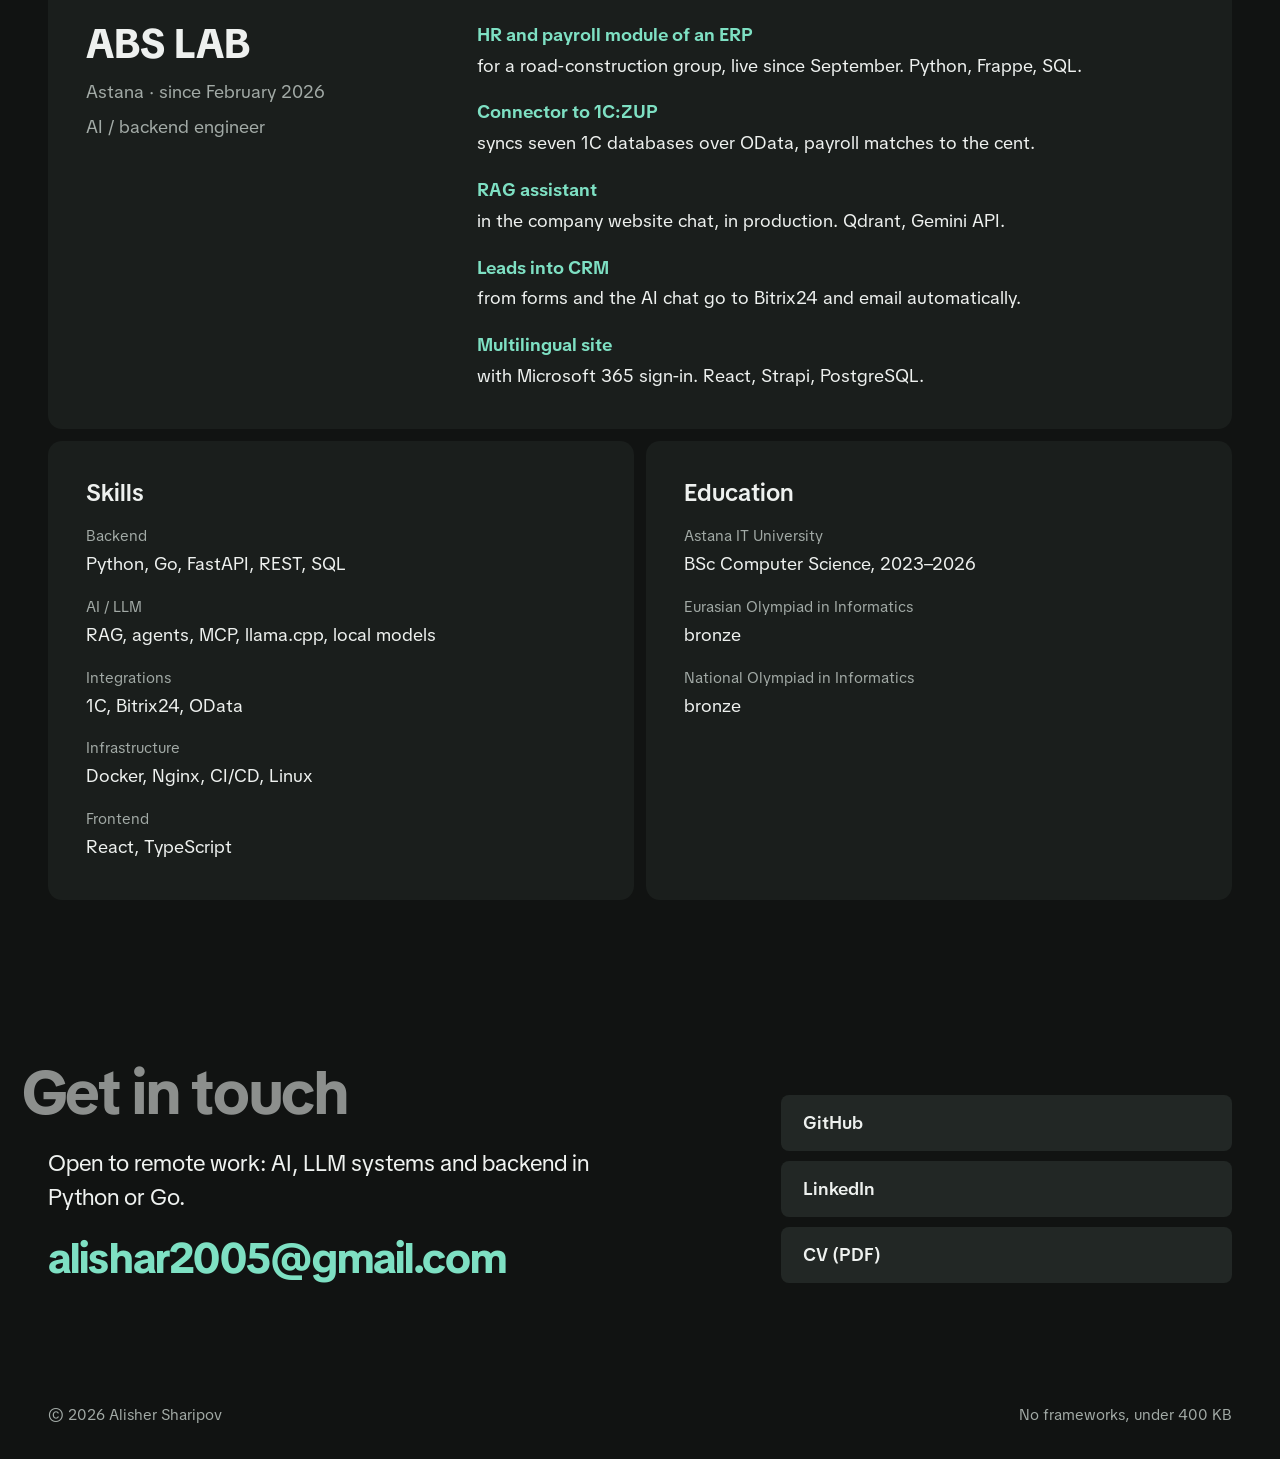
==== commit a28ce932: "Numbers: speed tile shows 100 with the unit in the caption, tiles never overflow" ====
--- a/index.html
+++ b/index.html
@@ -106,7 +106,7 @@
   <h2 id="numbers-h" class="visually-hidden" data-ru="В цифрах">In numbers</h2>
   <ul>
     <li><b>35B</b><span data-ru="модель для кода на одной видеокарте 16 ГБ, контекст до 200 тыс. токенов">coding model on one 16 GB GPU, context up to 200k tokens</span></li>
-    <li><b data-ru="до 100 ток/с">up to 100 tok/s</b><span data-ru="скорость ответа на коротком контексте, 1,5 ГиБ видеопамяти остаются рабочему столу">answer speed on short context, with 1.5 GiB of VRAM kept free for the desktop</span></li>
+    <li><b>100</b><span data-ru="токенов в секунду: скорость ответа на коротком контексте, 1,5 ГиБ видеопамяти остаются рабочему столу">tokens per second: answer speed on short context, with 1.5 GiB of VRAM kept free for the desktop</span></li>
     <li><b data-ru="0,14 с">0.14 s</b><span data-ru="восстановить сессию на 32 тыс. токенов (было 42 с)">to restore a 32k-token session (was 42 s)</span></li>
     <li><b data-ru="7 баз">7 DBs</b><span data-ru="1С синхронизируются с ERP, расчёт сходится до копейки">of 1C synced with the ERP, payroll matches to the cent</span></li>
   </ul>
--- a/style.css
+++ b/style.css
@@ -96,7 +96,7 @@
 
 /* ---------- Numbers ---------- */
 .numbers ul { display: grid; grid-template-columns: repeat(4, minmax(0, 1fr)); gap: 12px; }
-.numbers li { background: var(--surface); border-radius: 14px; padding: 24px 22px; display: grid; gap: 8px; align-content: start; }
+.numbers li { background: var(--surface); border-radius: 14px; padding: 24px 22px; display: grid; gap: 8px; align-content: start; min-width: 0; overflow: hidden; }
 .numbers b { white-space: nowrap; font-size: clamp(2rem, 1.4rem + 1.8vw, 3rem); font-weight: 750; font-stretch: 110%; letter-spacing: -0.02em; line-height: 1; color: var(--accent); }
 .numbers span { font-size: var(--step-small); line-height: 1.45; }
 
@@ -205,14 +205,15 @@
 .flow-h { font-size: var(--step-head); font-weight: 700; letter-spacing: -0.02em; max-width: 16ch; }
 .flow-track { position: relative; }
 .flow-line { position: absolute; left: 0; right: 0; top: 13px; height: 4px; background: var(--surface-2); border-radius: 2px; }
-.flow-fill { position: absolute; inset: 0; background: var(--accent); transform-origin: 0 50%; transform: scaleX(var(--p, 0)); border-radius: 2px; }
+.flow-fill { position: absolute; left: 0; top: 0; bottom: 0; width: calc(var(--x, 0px) + 10px); background: var(--accent); border-radius: 2px; }
 .flow-dot { position: absolute; top: -8px; left: 0; width: 20px; height: 20px; border-radius: 50%; background: var(--accent); box-shadow: 0 0 0 8px rgba(126, 224, 195, .18); /* taste-skill-ignore: the glowing request packet */
-  transform: translateX(calc(var(--p, 0) * (var(--w, 1000px) - 20px))); }
+  transform: translateX(var(--x, 0px)); }
 .flow-nodes { position: relative; display: grid; grid-template-columns: repeat(4, minmax(0, 1fr)); gap: 24px; list-style: none; margin: 0; padding: 0; }
-.flow-nodes li { position: relative; padding-top: 48px; display: grid; gap: 10px; align-content: start; opacity: .28; transform: translateY(18px); transition: opacity .5s var(--ease), transform .5s var(--ease); }
-.flow-nodes li::before { content: ""; position: absolute; top: 5px; width: 20px; height: 20px; border-radius: 50%; background: var(--surface-2); transition: background-color .4s var(--ease); }
-.flow-nodes li.on { opacity: 1; transform: none; }
-.flow-nodes li.on::before { background: var(--accent); }
+.flow-nodes li { position: relative; padding-top: 48px; display: grid; gap: 10px; align-content: start; }
+.flow-nodes li > * { opacity: .28; transform: translateY(12px); transition: opacity .35s ease-out, transform .35s ease-out; }
+.flow-nodes li.on > * { opacity: 1; transform: none; }
+.flow-nodes li::before { content: ""; position: absolute; top: 5px; left: 0; width: 20px; height: 20px; border-radius: 50%; background: var(--accent); opacity: 0; transform: scale(.3); transition: opacity .2s ease-out, transform .25s cubic-bezier(.34,1.56,.64,1); }
+.flow-nodes li.on::before { opacity: 1; transform: none; }
 .flow-nodes b { font-size: var(--step-lead); font-weight: 700; }
 .flow-nodes span { line-height: 1.5; }
 .flow-count { font-size: var(--step-lead); color: var(--muted); }
@@ -229,21 +230,20 @@
 @media (prefers-reduced-motion: reduce) {
   .flow { height: auto; }
   .flow-stage { position: static; height: auto; padding: 120px 0; }
-  .flow-fill { transform: none; }
+  .flow-fill { width: 100%; height: 100%; }
   .flow-dot { display: none; }
-  .flow-nodes li { opacity: 1; transform: none; }
-  .flow-nodes li::before { background: var(--accent); }
+  .flow-nodes li > *, .flow-nodes li::before { opacity: 1; transform: none; }
 }
 html:not(.js) .flow { height: auto; }
 html:not(.js) .flow-stage { position: static; height: auto; padding: 120px 0; }
-html:not(.js) .flow-nodes li { opacity: 1; transform: none; }
+html:not(.js) .flow-nodes li > *, html:not(.js) .flow-nodes li::before { opacity: 1; transform: none; }
 
 @media (max-width: 760px) {
   .flow { height: 320svh; }
   .flow-in { gap: 24px; }
   .flow-line { left: 9px; right: auto; top: 0; bottom: 0; width: 4px; height: auto; }
-  .flow-fill { transform-origin: 50% 0; transform: scaleY(var(--p, 0)); }
-  .flow-dot { left: -8px; top: 0; transform: translateY(calc(var(--p, 0) * (var(--h, 400px) - 20px))); }
+  .flow-fill { right: 0; width: auto; bottom: auto; height: calc(var(--x, 0px) + 10px); }
+  .flow-dot { left: -8px; top: 0; transform: translateY(var(--x, 0px)); }
   .flow-nodes { grid-template-columns: 1fr; gap: 18px; padding-left: 40px; }
   .flow-nodes li { padding-top: 0; }
   .flow-nodes li::before { left: -38px; top: 2px; }
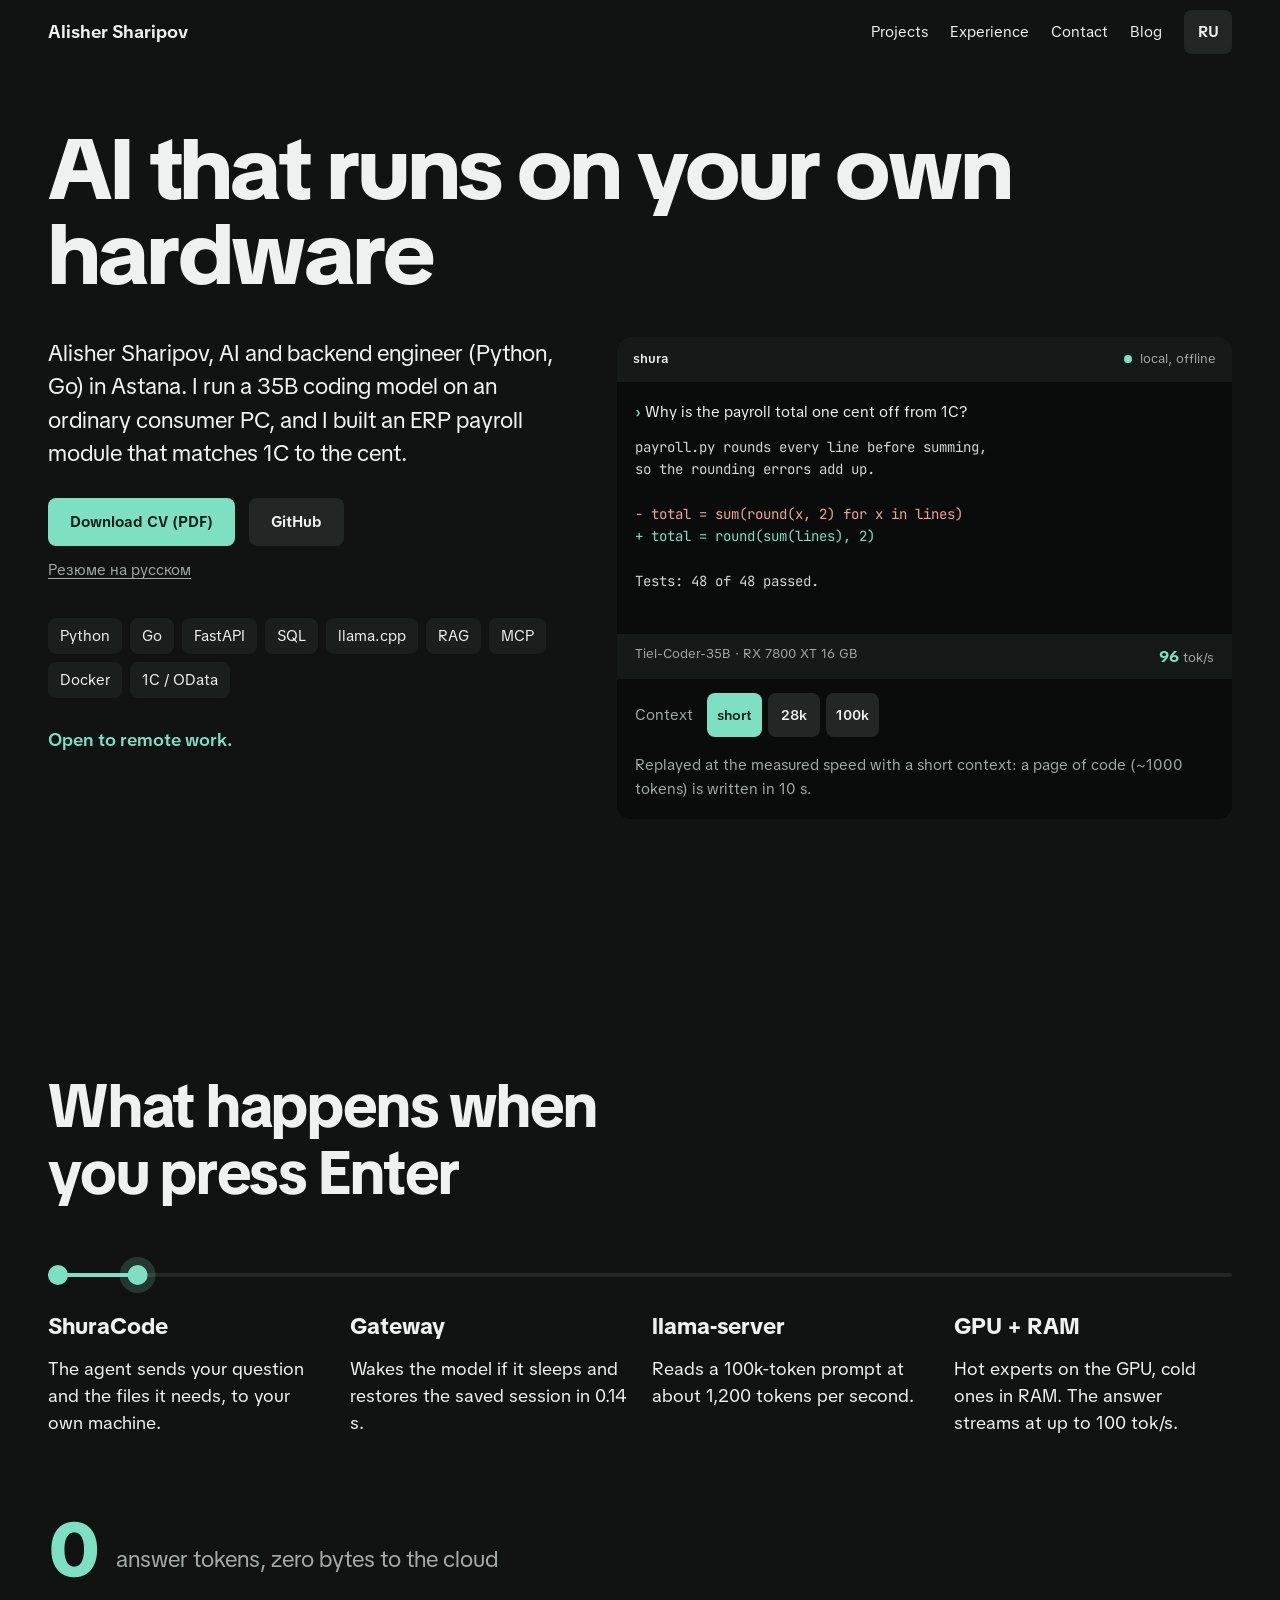
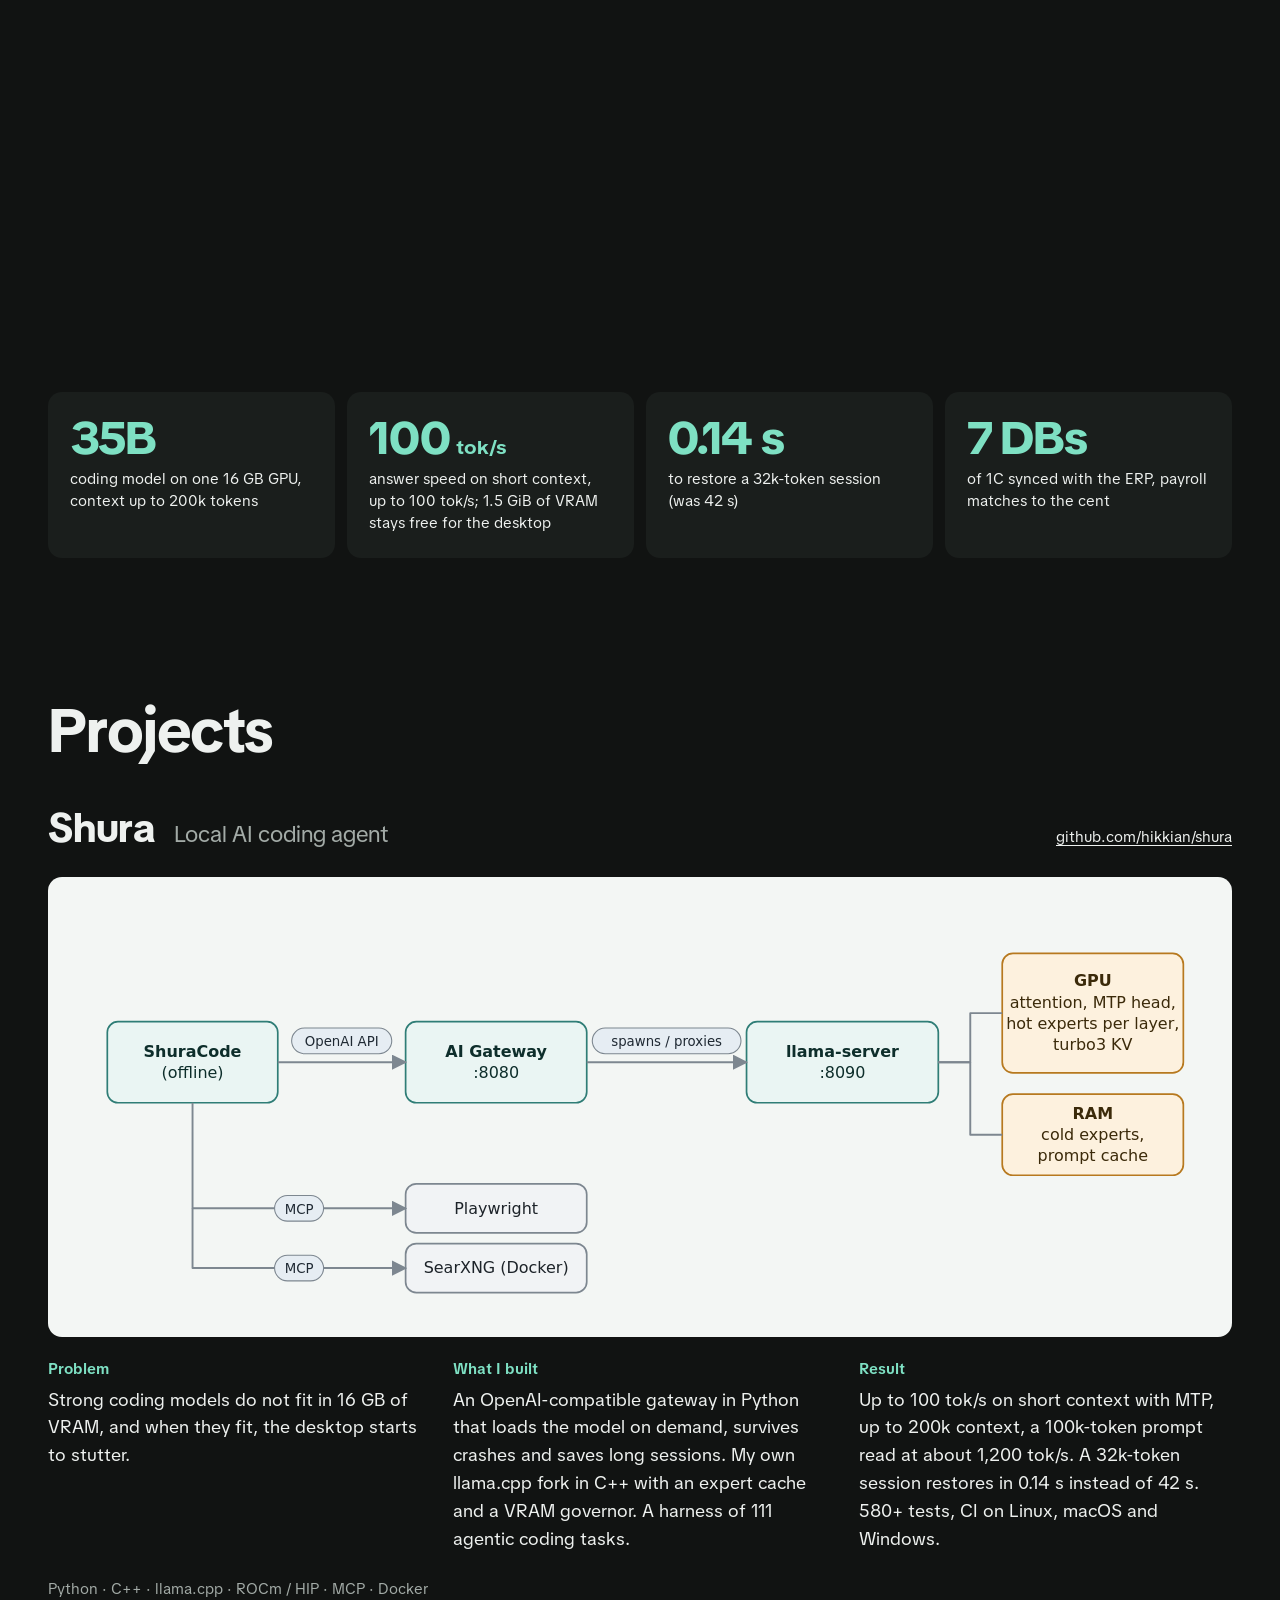
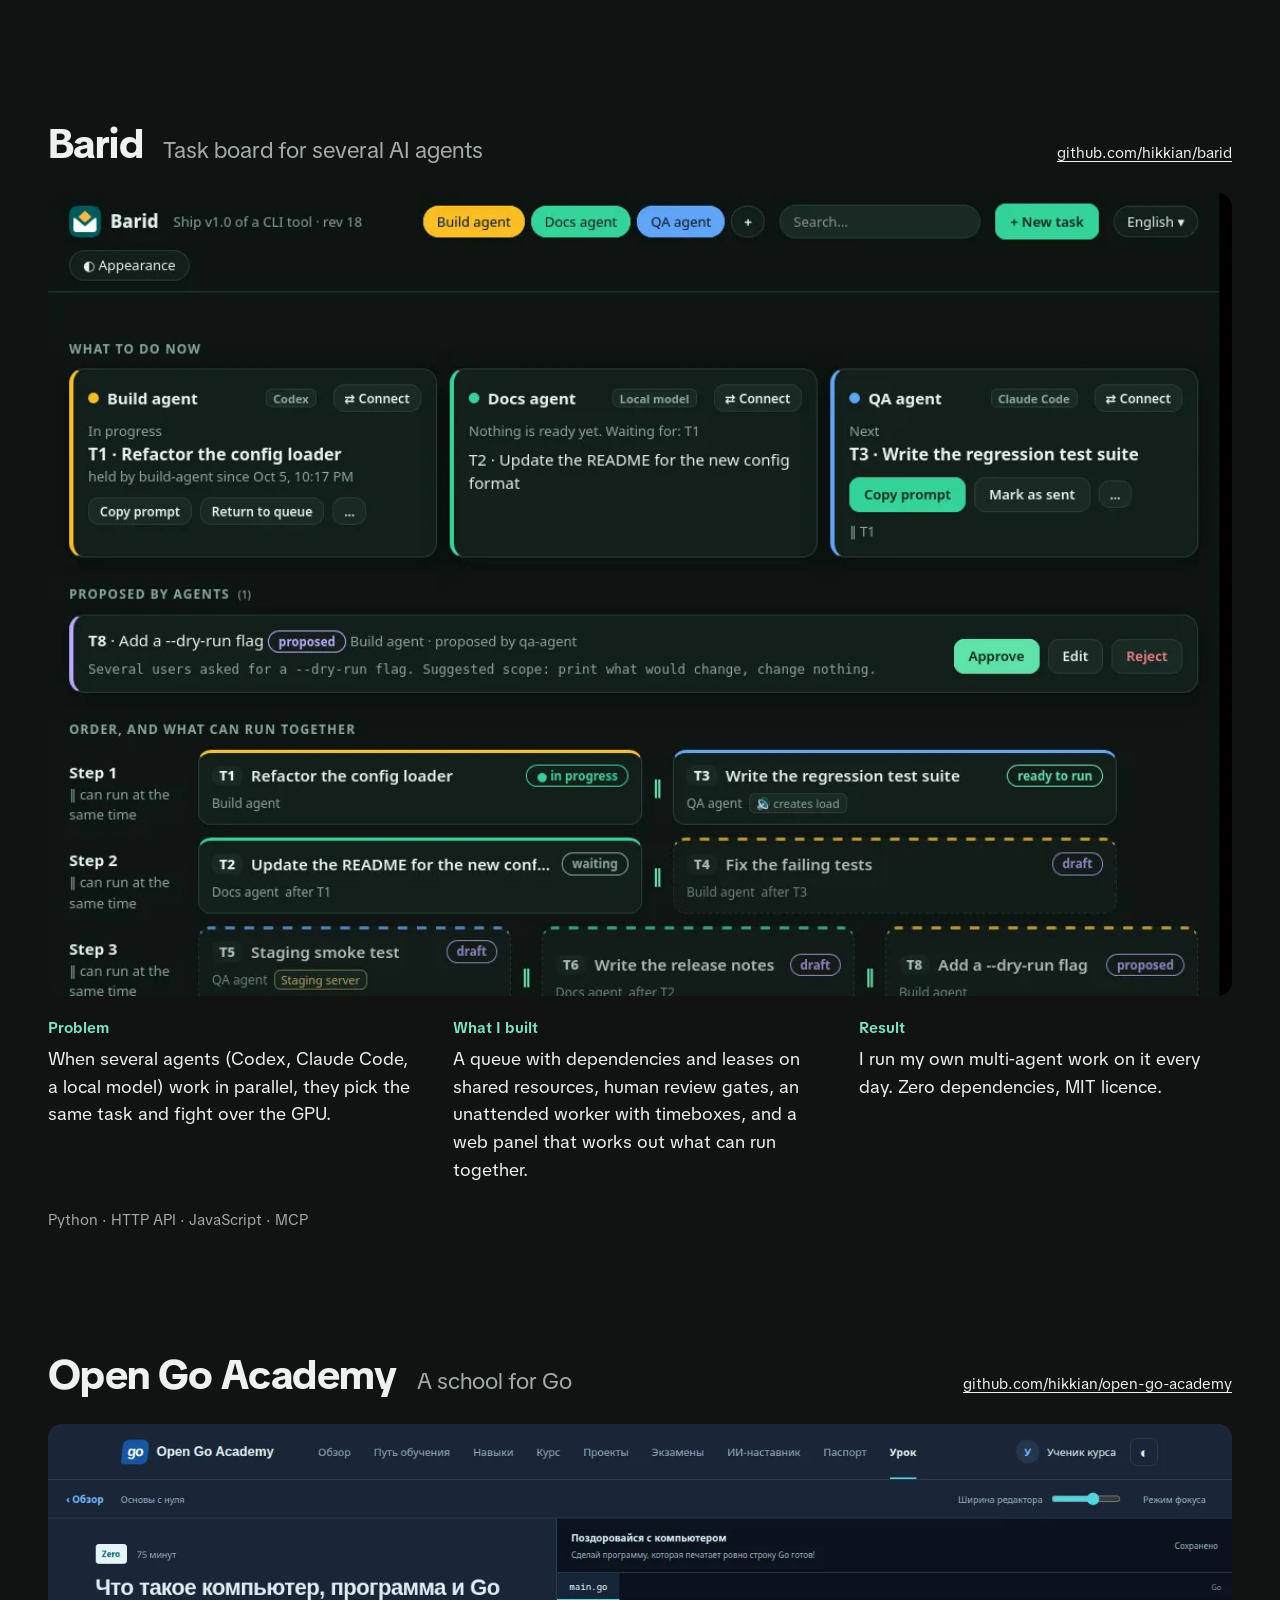
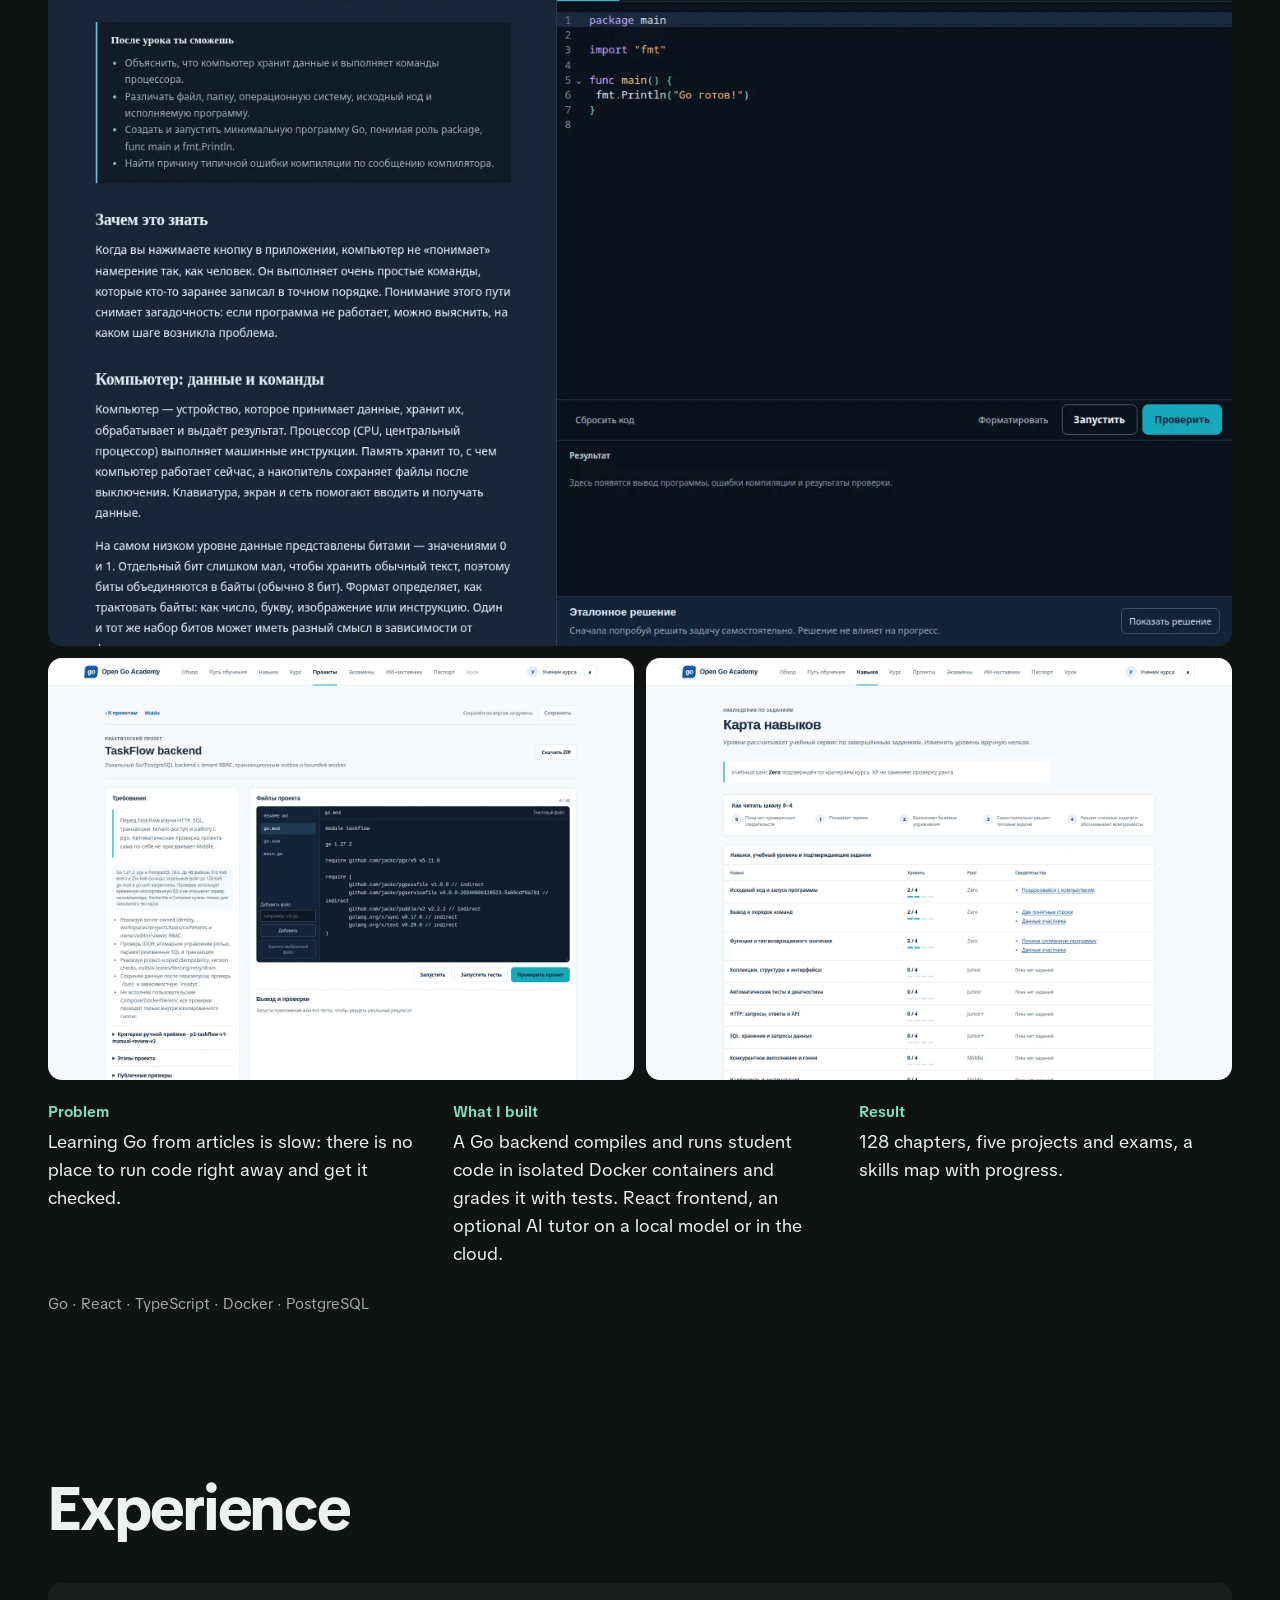
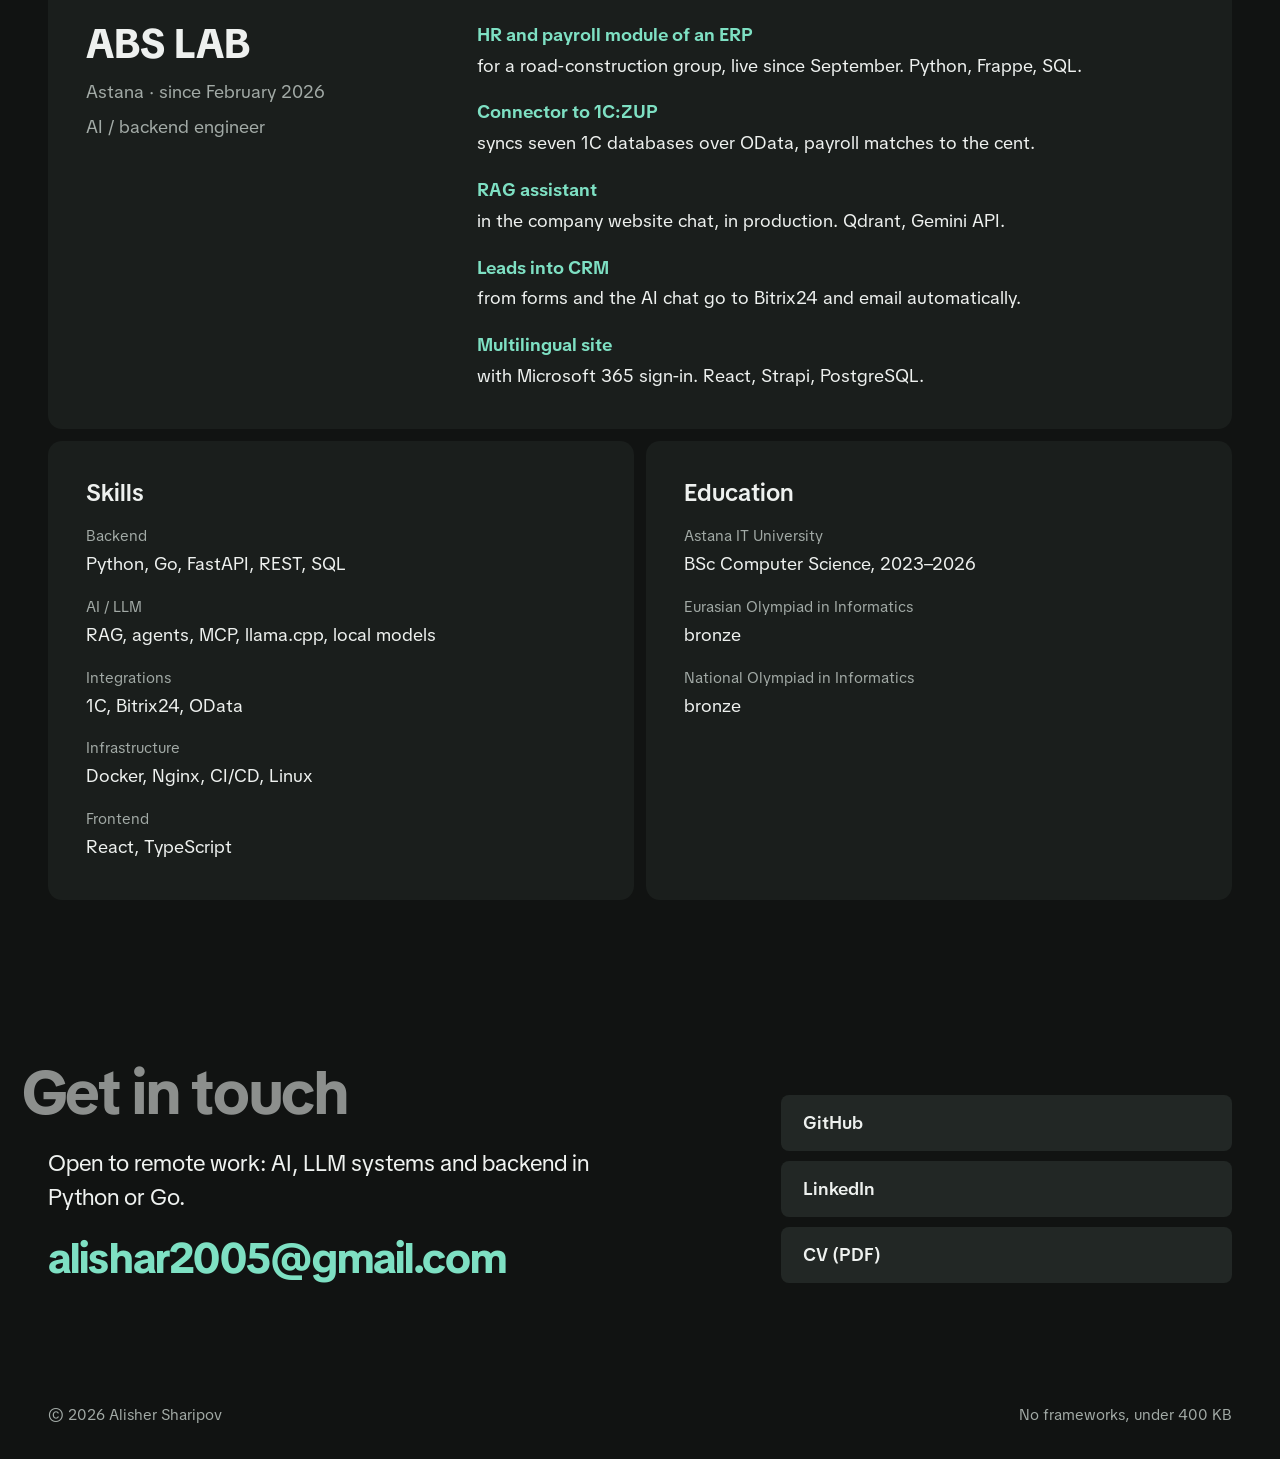
==== commit 16d199a8: "Numbers: speed tile as '100 tok/s' with a small unit, count-up animates only the number" ====
--- a/index.html
+++ b/index.html
@@ -106,7 +106,7 @@
   <h2 id="numbers-h" class="visually-hidden" data-ru="В цифрах">In numbers</h2>
   <ul>
     <li><b>35B</b><span data-ru="модель для кода на одной видеокарте 16 ГБ, контекст до 200 тыс. токенов">coding model on one 16 GB GPU, context up to 200k tokens</span></li>
-    <li><b>100</b><span data-ru="токенов в секунду: скорость ответа на коротком контексте, 1,5 ГиБ видеопамяти остаются рабочему столу">tokens per second: answer speed on short context, with 1.5 GiB of VRAM kept free for the desktop</span></li>
+    <li><b><span class="num">100</span><small data-ru="ток/с">tok/s</small></b><span data-ru="скорость ответа на коротком контексте, до 100 ток/с; 1,5 ГиБ видеопамяти остаются рабочему столу">answer speed on short context, up to 100 tok/s; 1.5 GiB of VRAM stays free for the desktop</span></li>
     <li><b data-ru="0,14 с">0.14 s</b><span data-ru="восстановить сессию на 32 тыс. токенов (было 42 с)">to restore a 32k-token session (was 42 s)</span></li>
     <li><b data-ru="7 баз">7 DBs</b><span data-ru="1С синхронизируются с ERP, расчёт сходится до копейки">of 1C synced with the ERP, payroll matches to the cent</span></li>
   </ul>
--- a/style.css
+++ b/style.css
@@ -98,7 +98,8 @@
 .numbers ul { display: grid; grid-template-columns: repeat(4, minmax(0, 1fr)); gap: 12px; }
 .numbers li { background: var(--surface); border-radius: 14px; padding: 24px 22px; display: grid; gap: 8px; align-content: start; min-width: 0; overflow: hidden; }
 .numbers b { white-space: nowrap; font-size: clamp(2rem, 1.4rem + 1.8vw, 3rem); font-weight: 750; font-stretch: 110%; letter-spacing: -0.02em; line-height: 1; color: var(--accent); }
-.numbers span { font-size: var(--step-small); line-height: 1.45; }
+.numbers li > span { font-size: var(--step-small); line-height: 1.45; }
+.numbers b small { font-size: .42em; font-weight: 700; letter-spacing: 0; margin-left: .3em; }
 
 /* ---------- Projects ---------- */
 .section-h { font-size: var(--step-head); font-weight: 700; letter-spacing: -0.02em; margin-bottom: 40px; }
